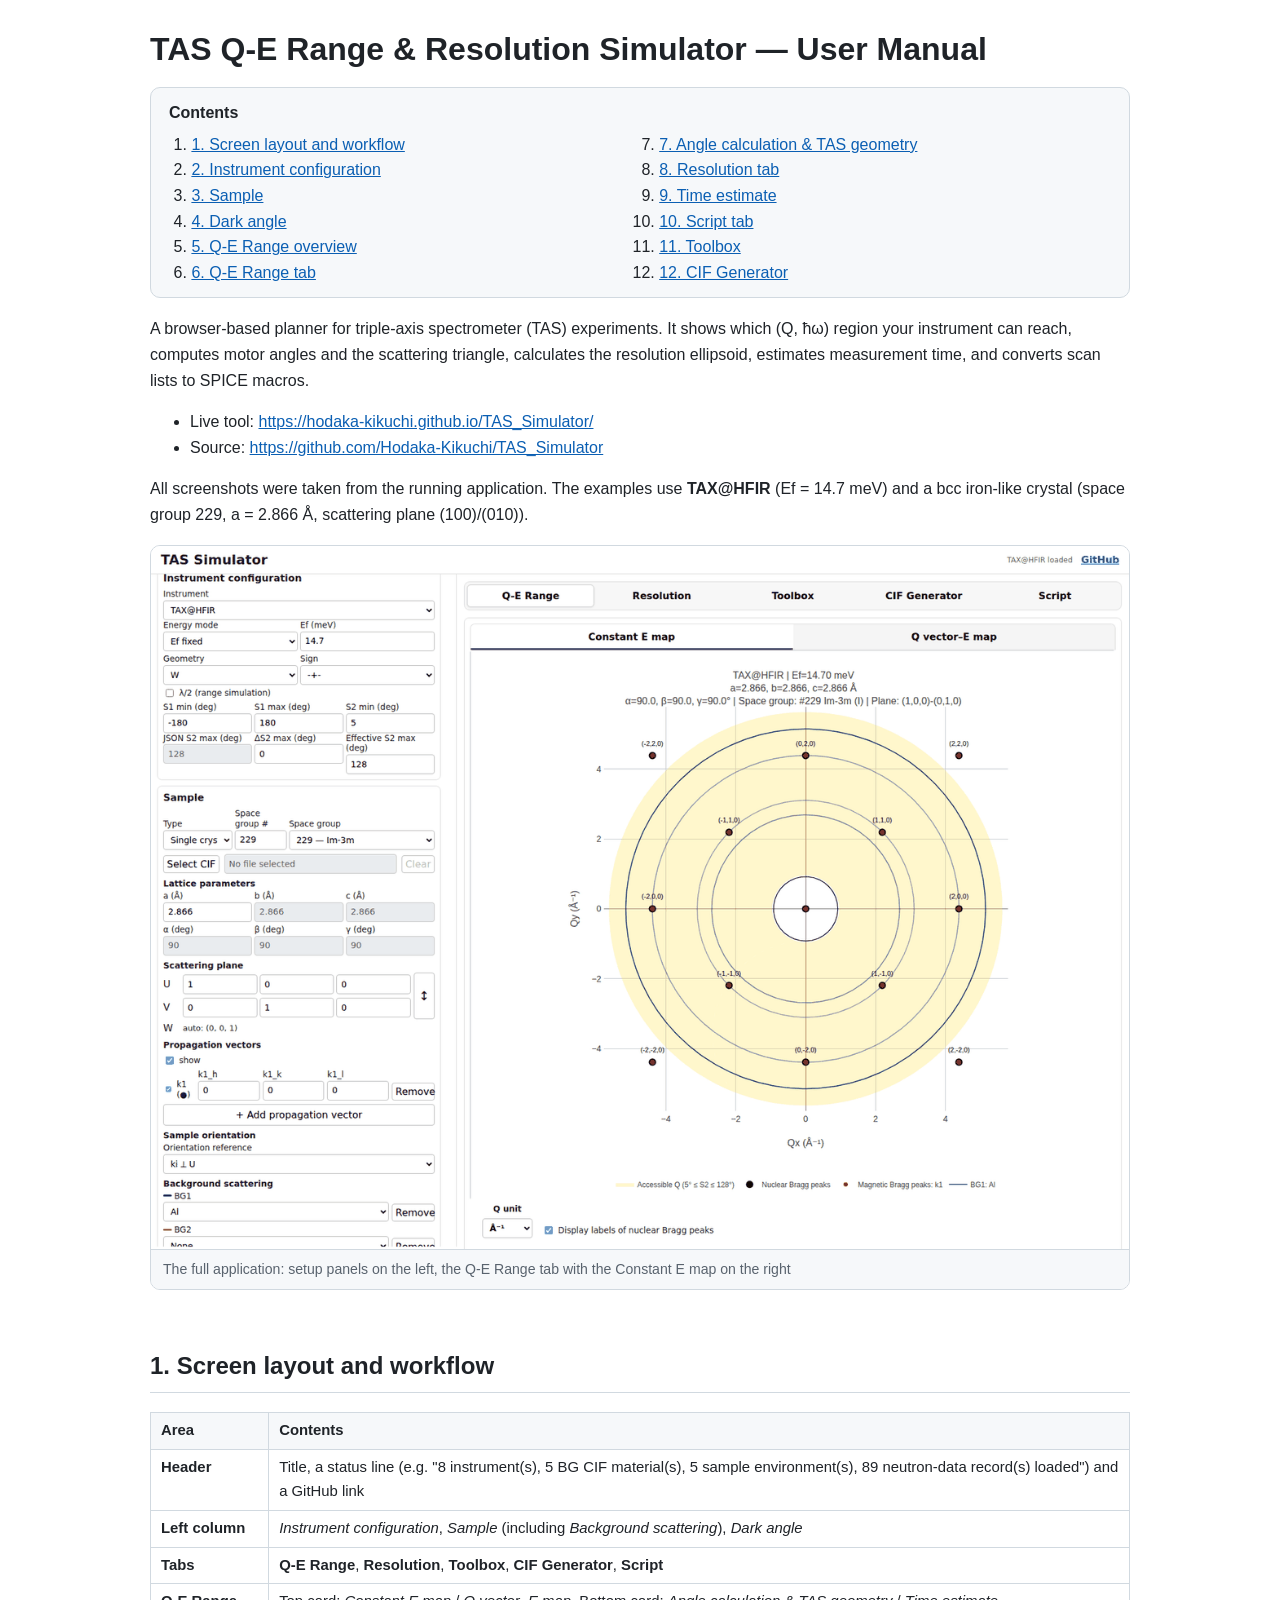
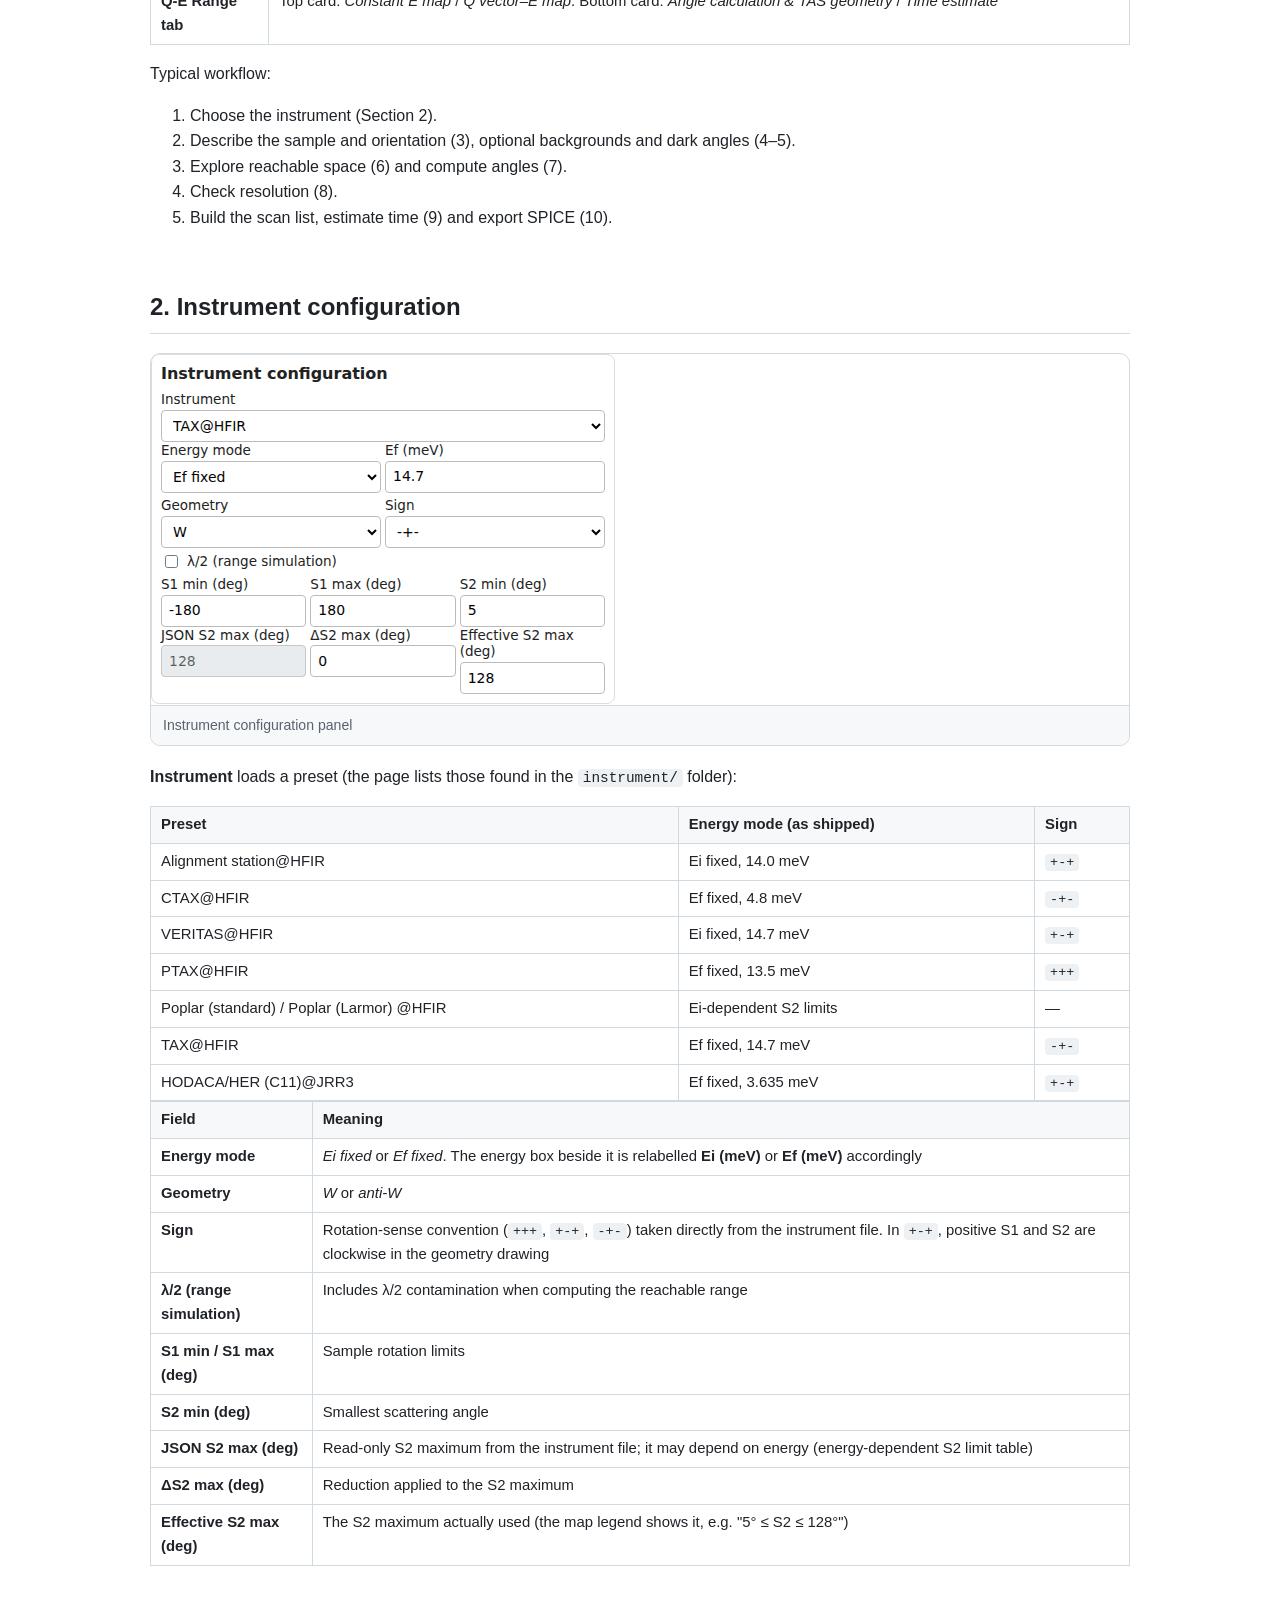
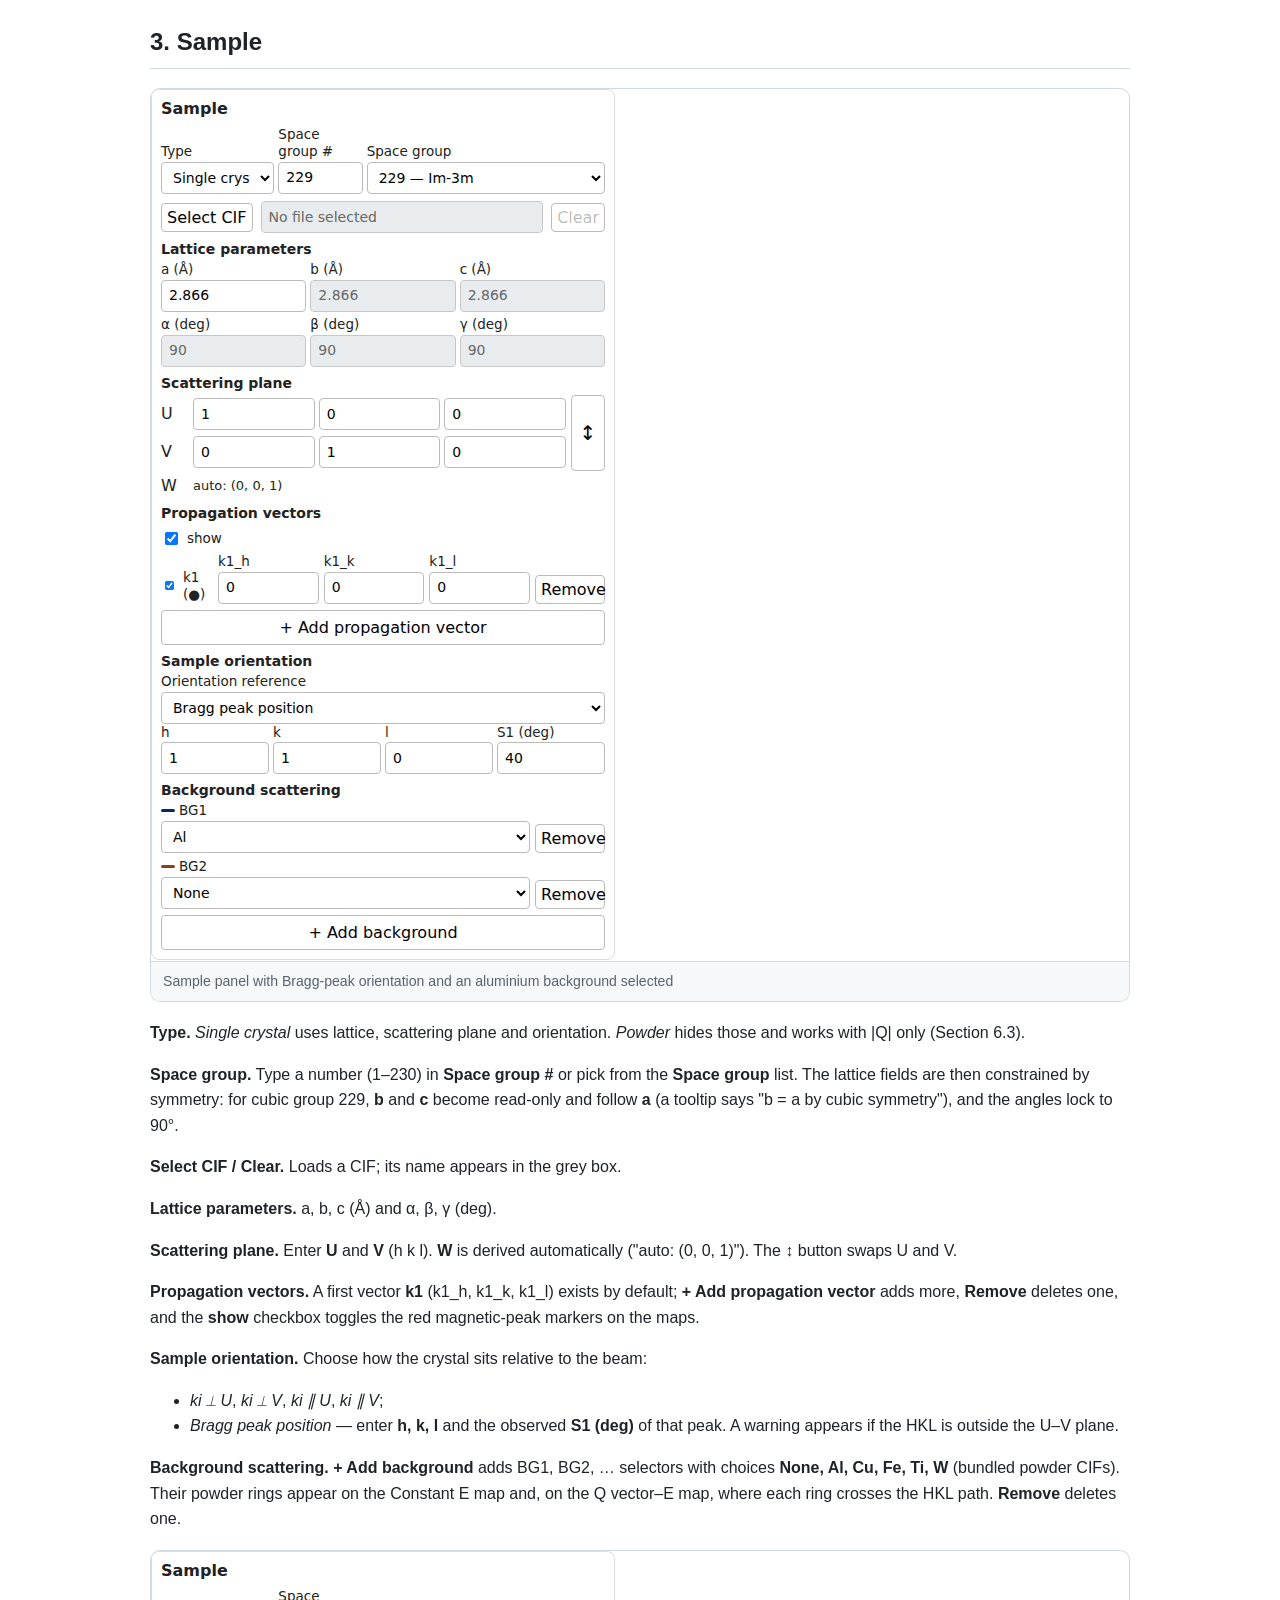
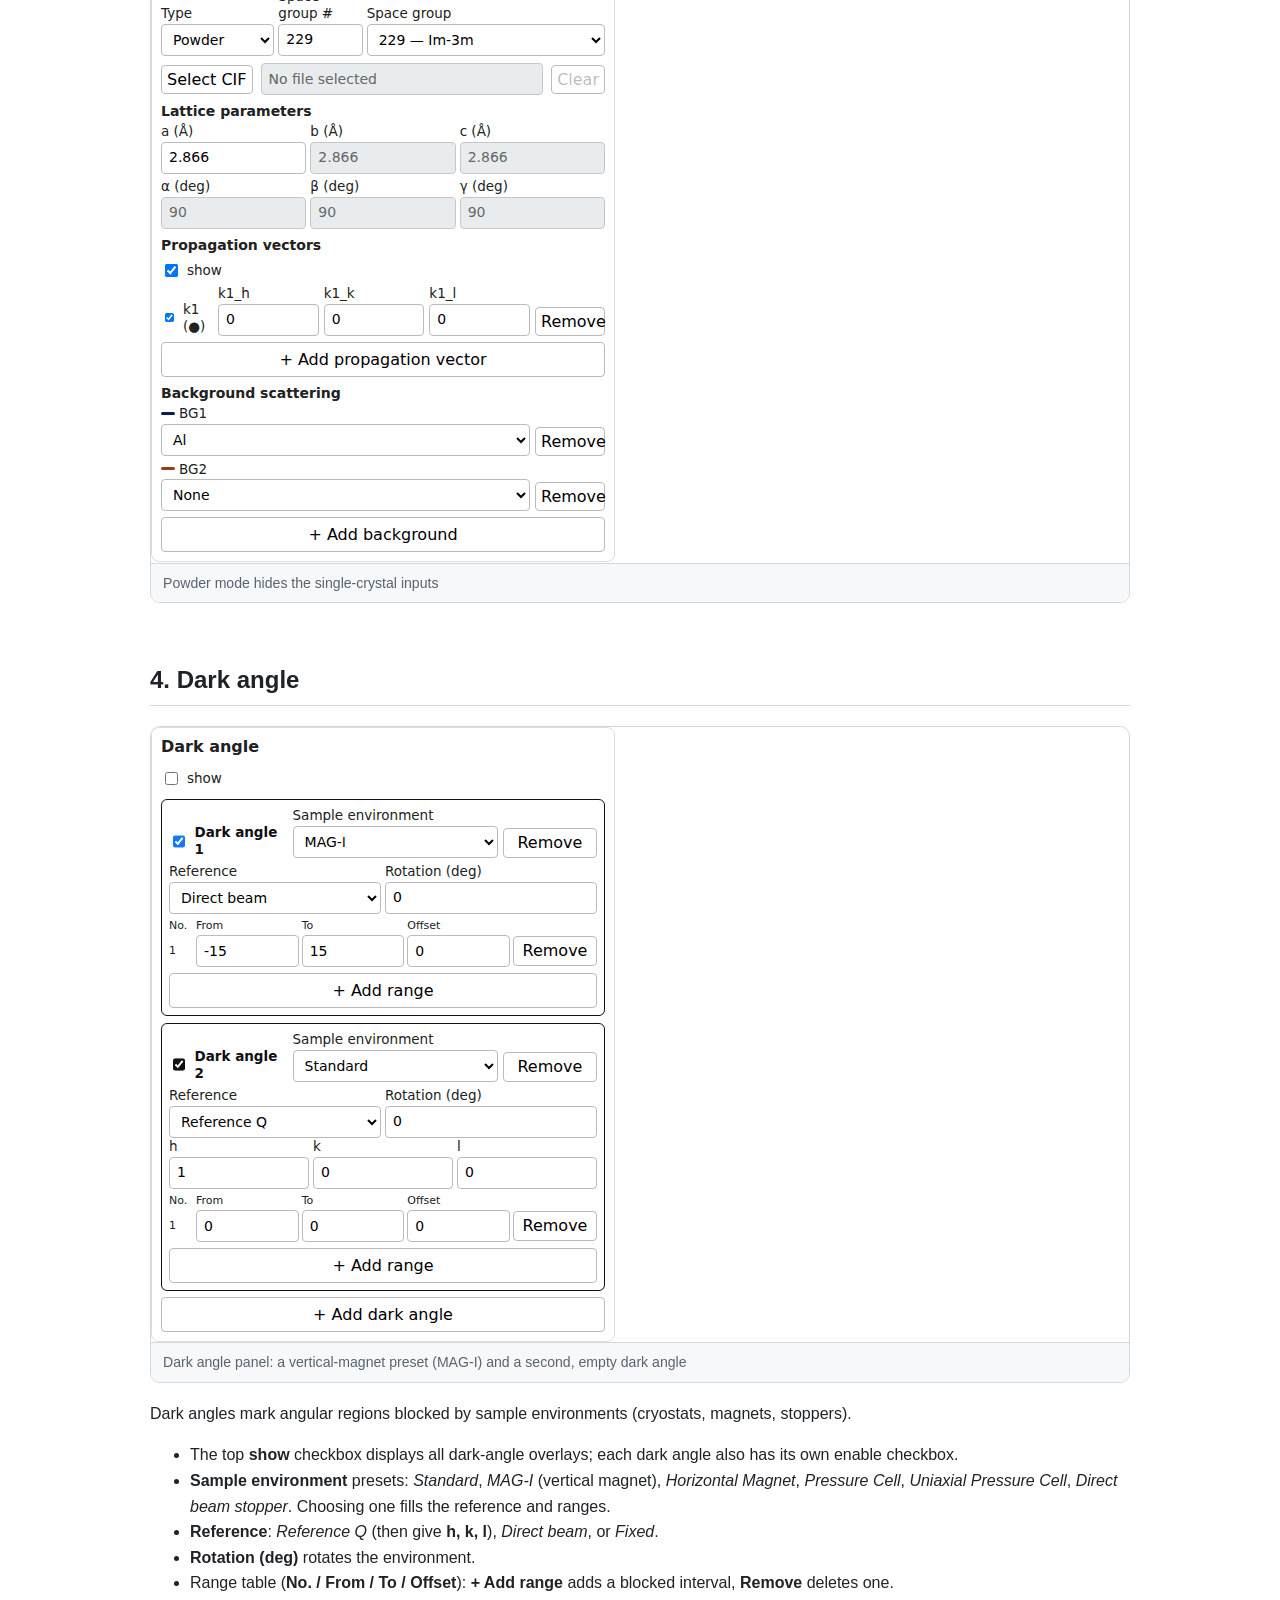
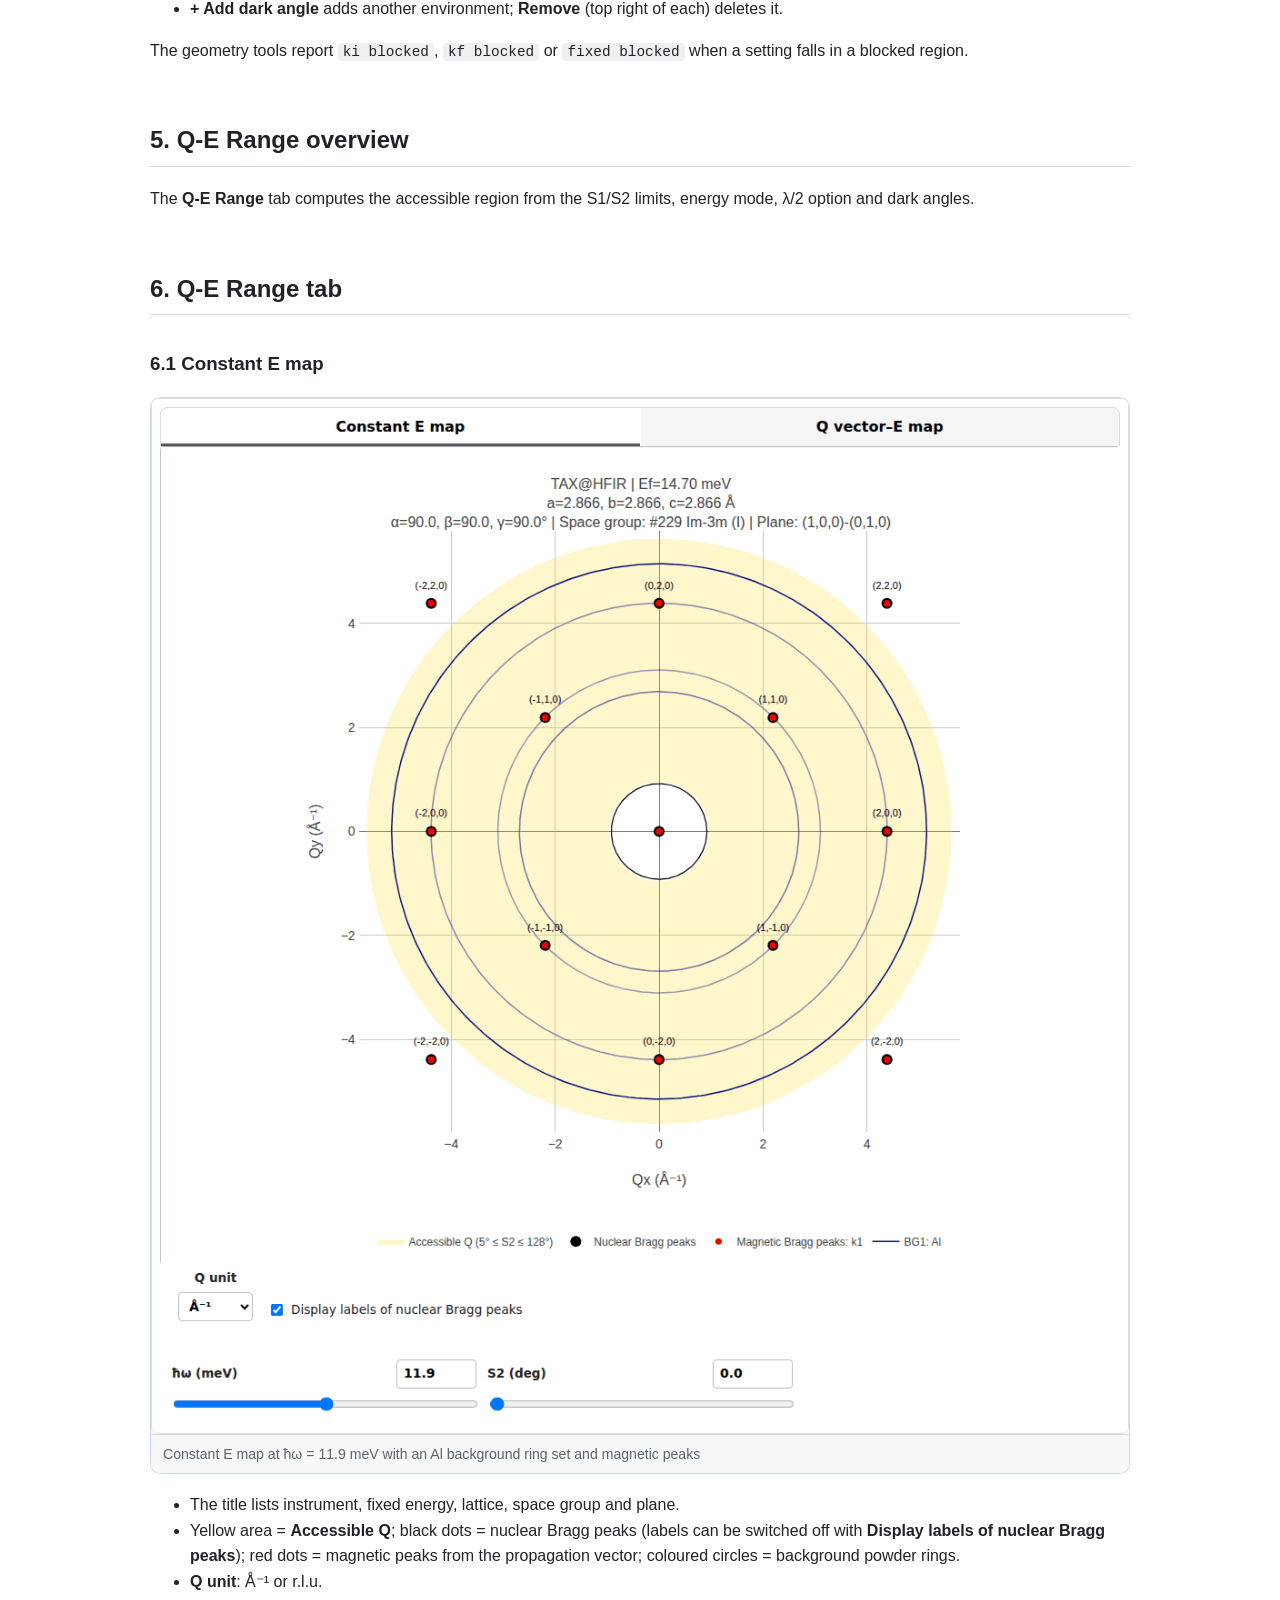
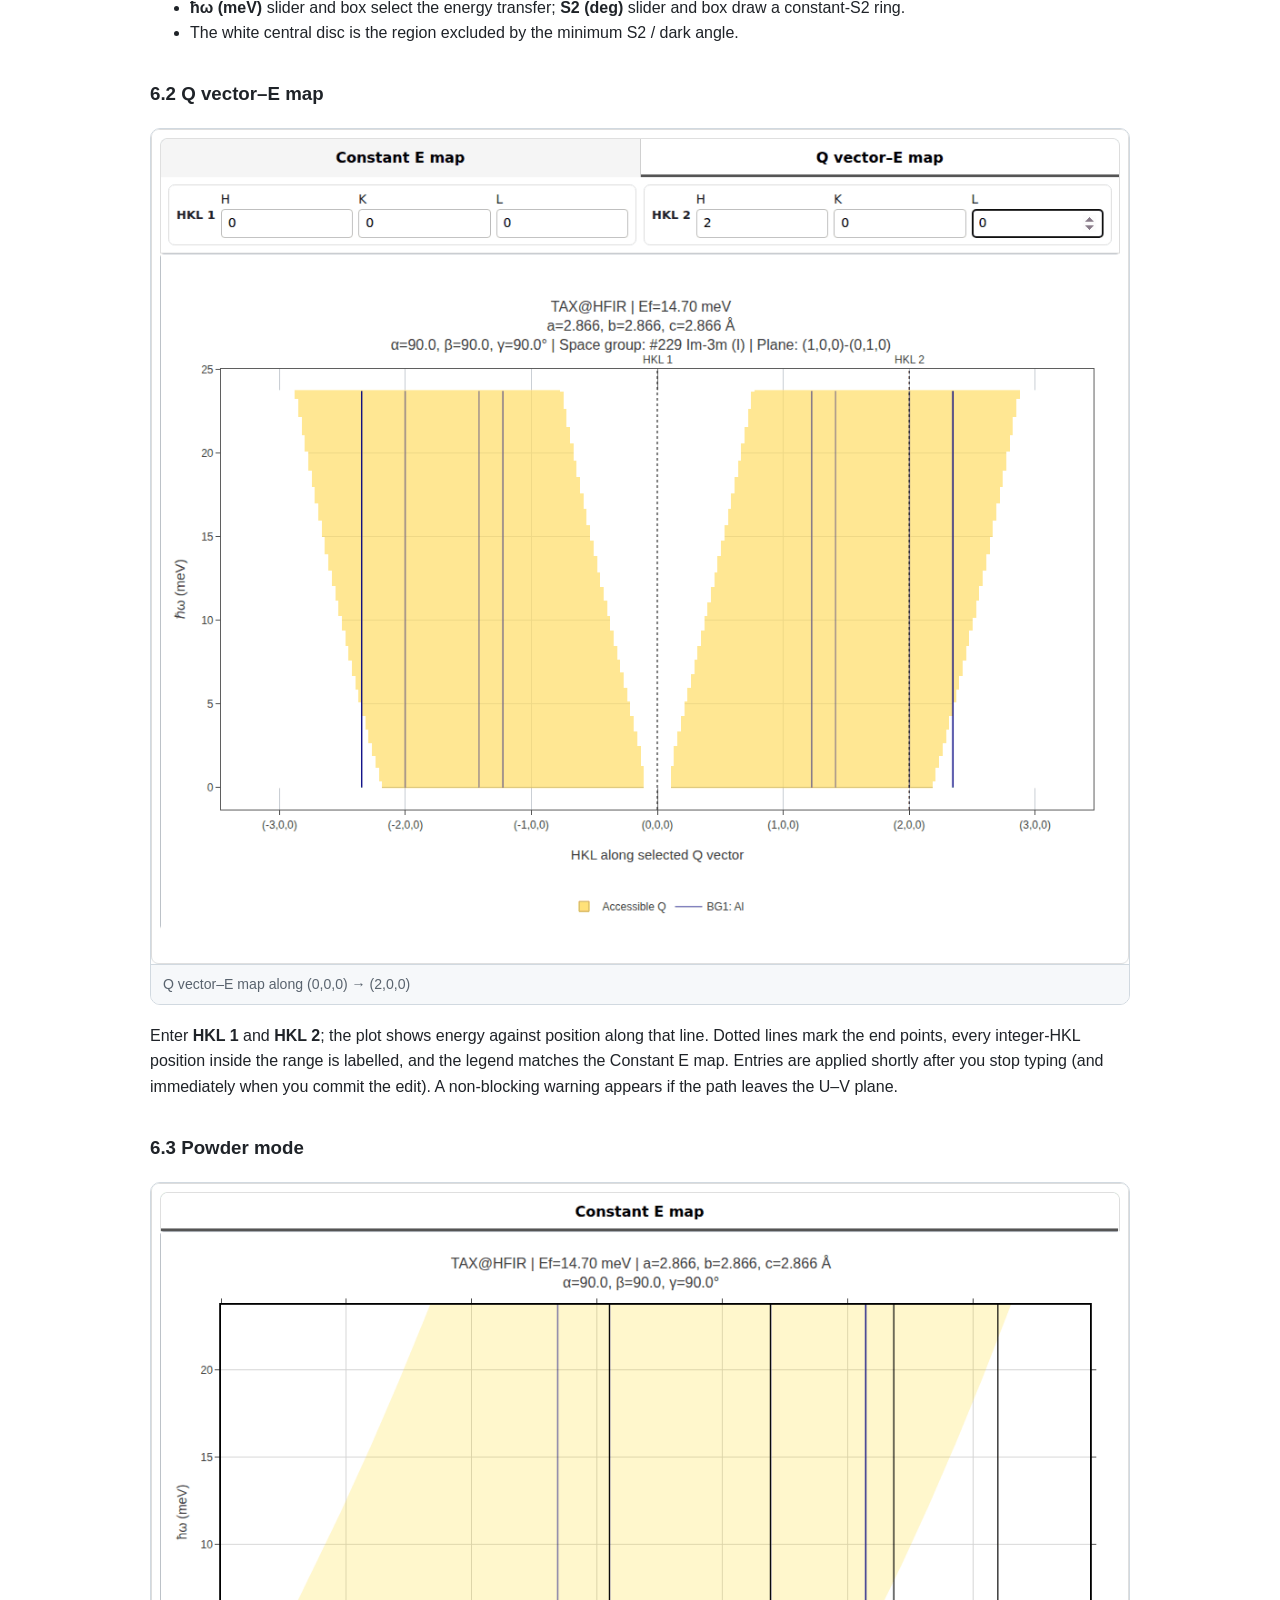
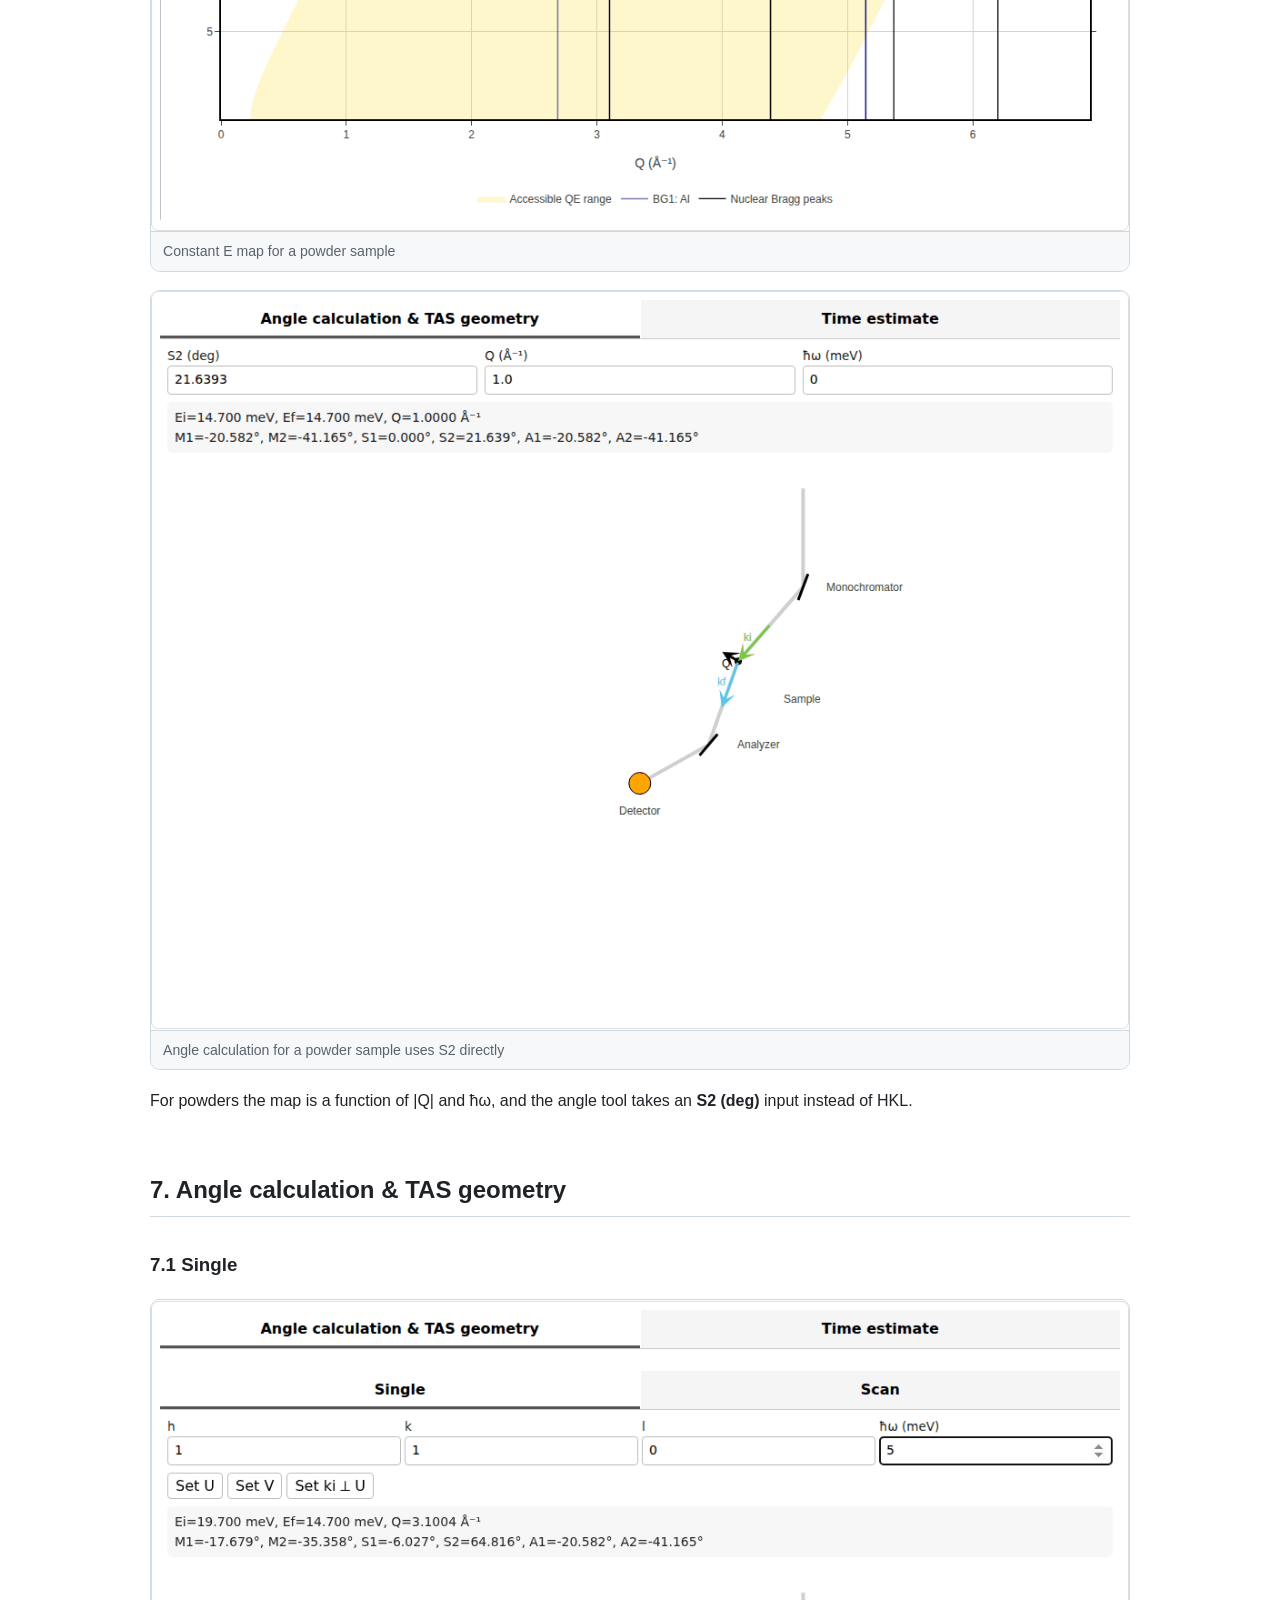
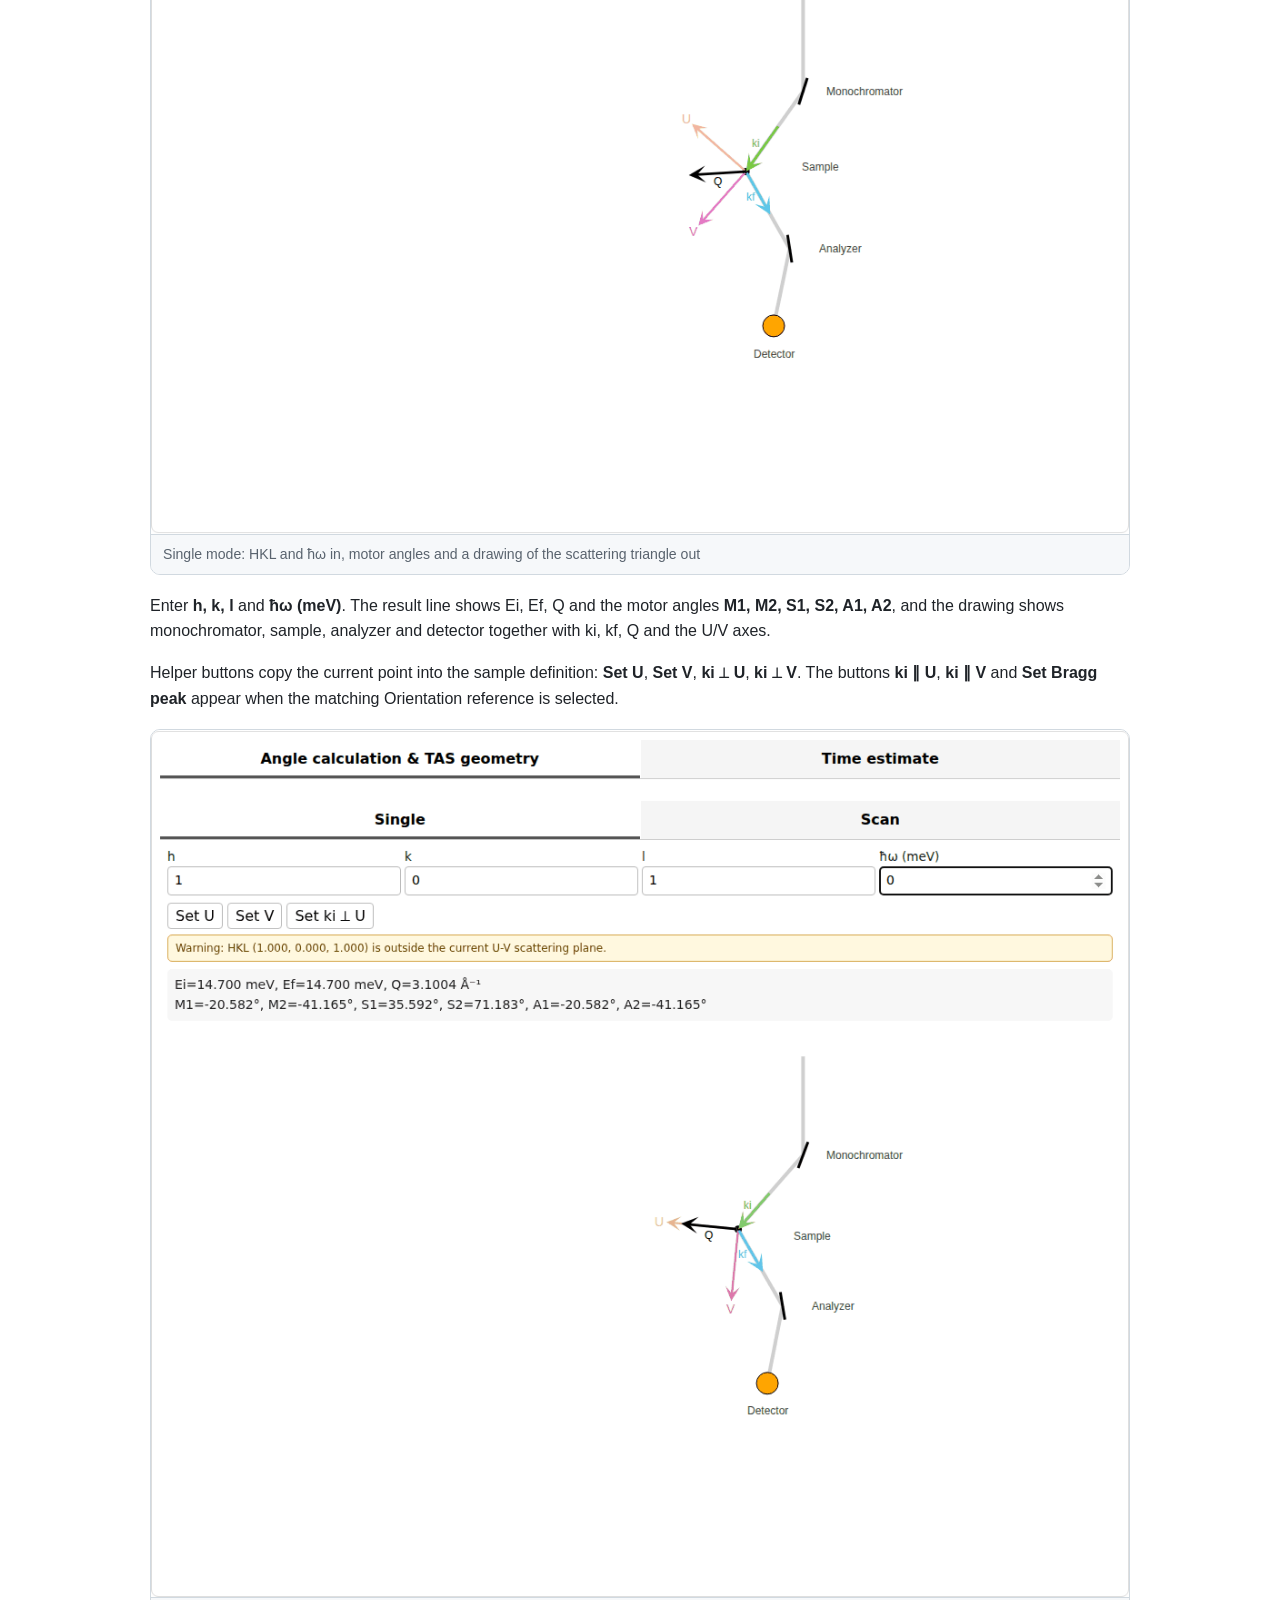
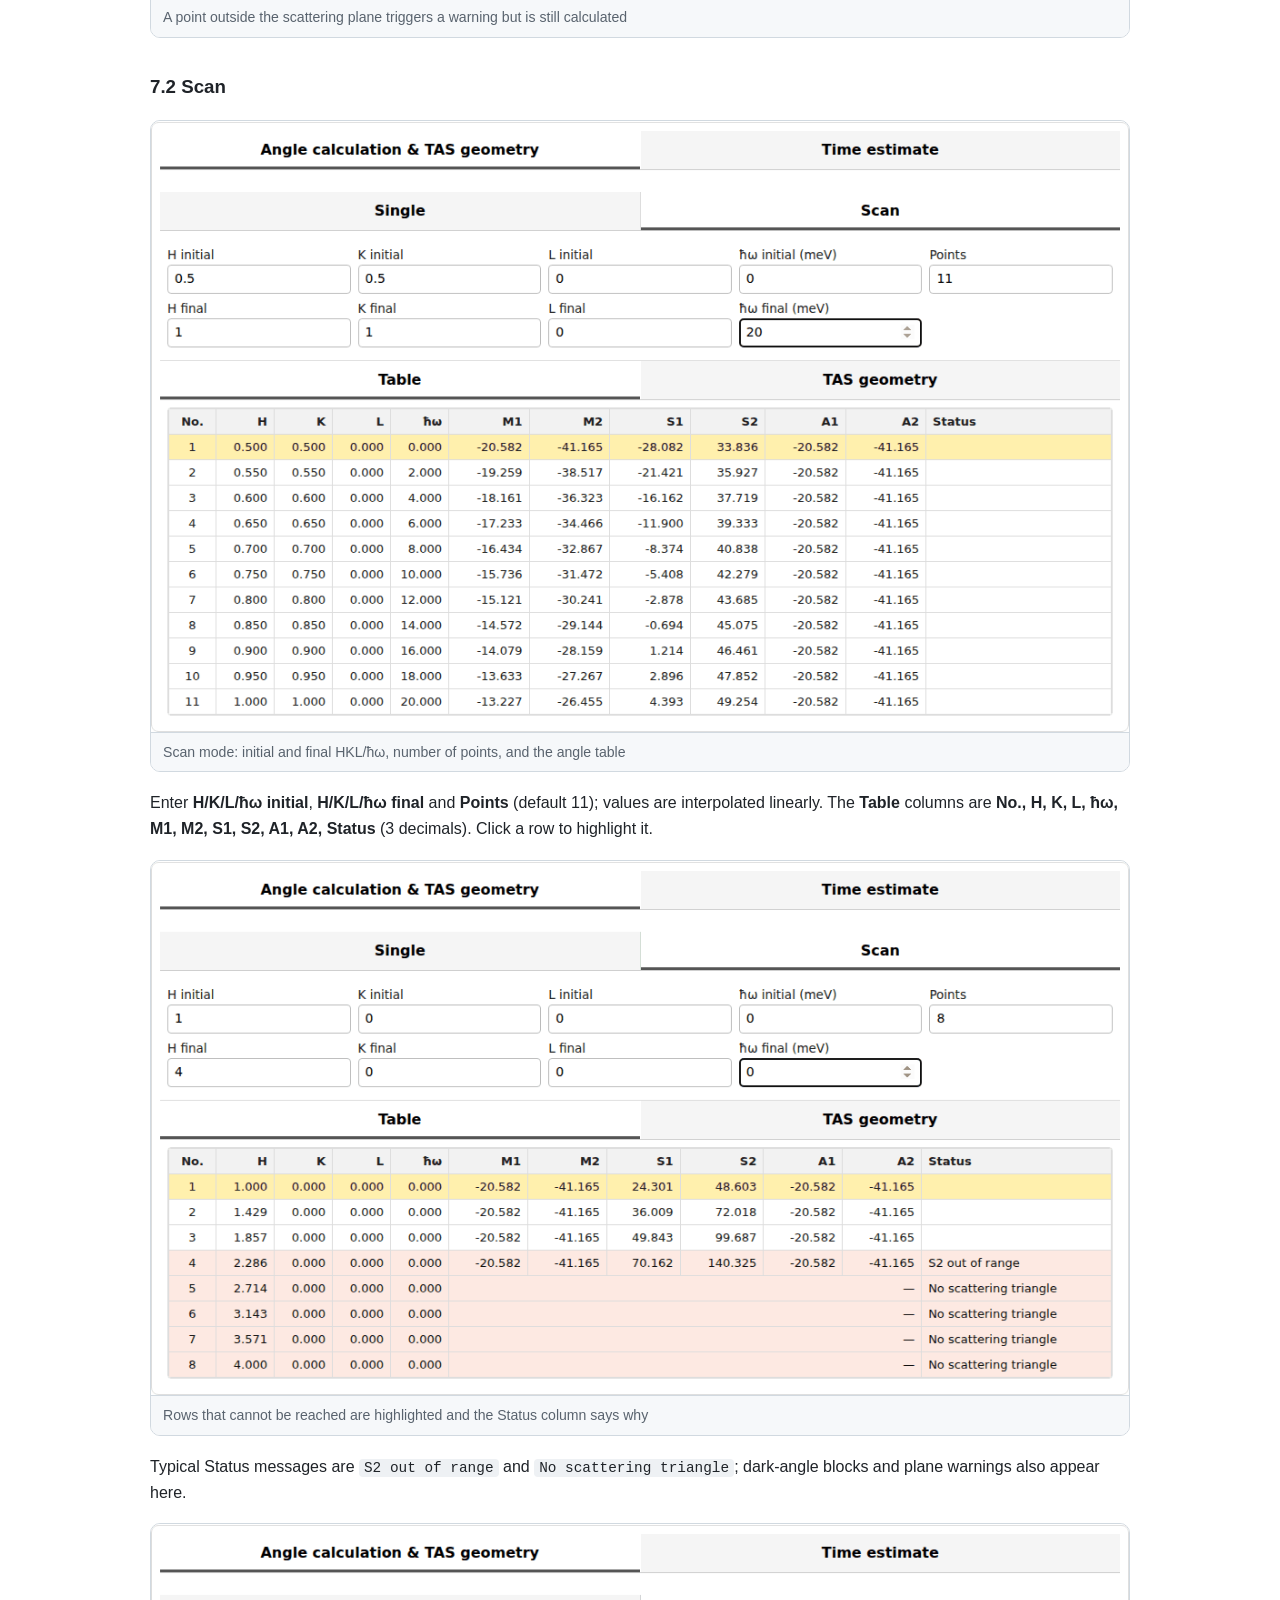
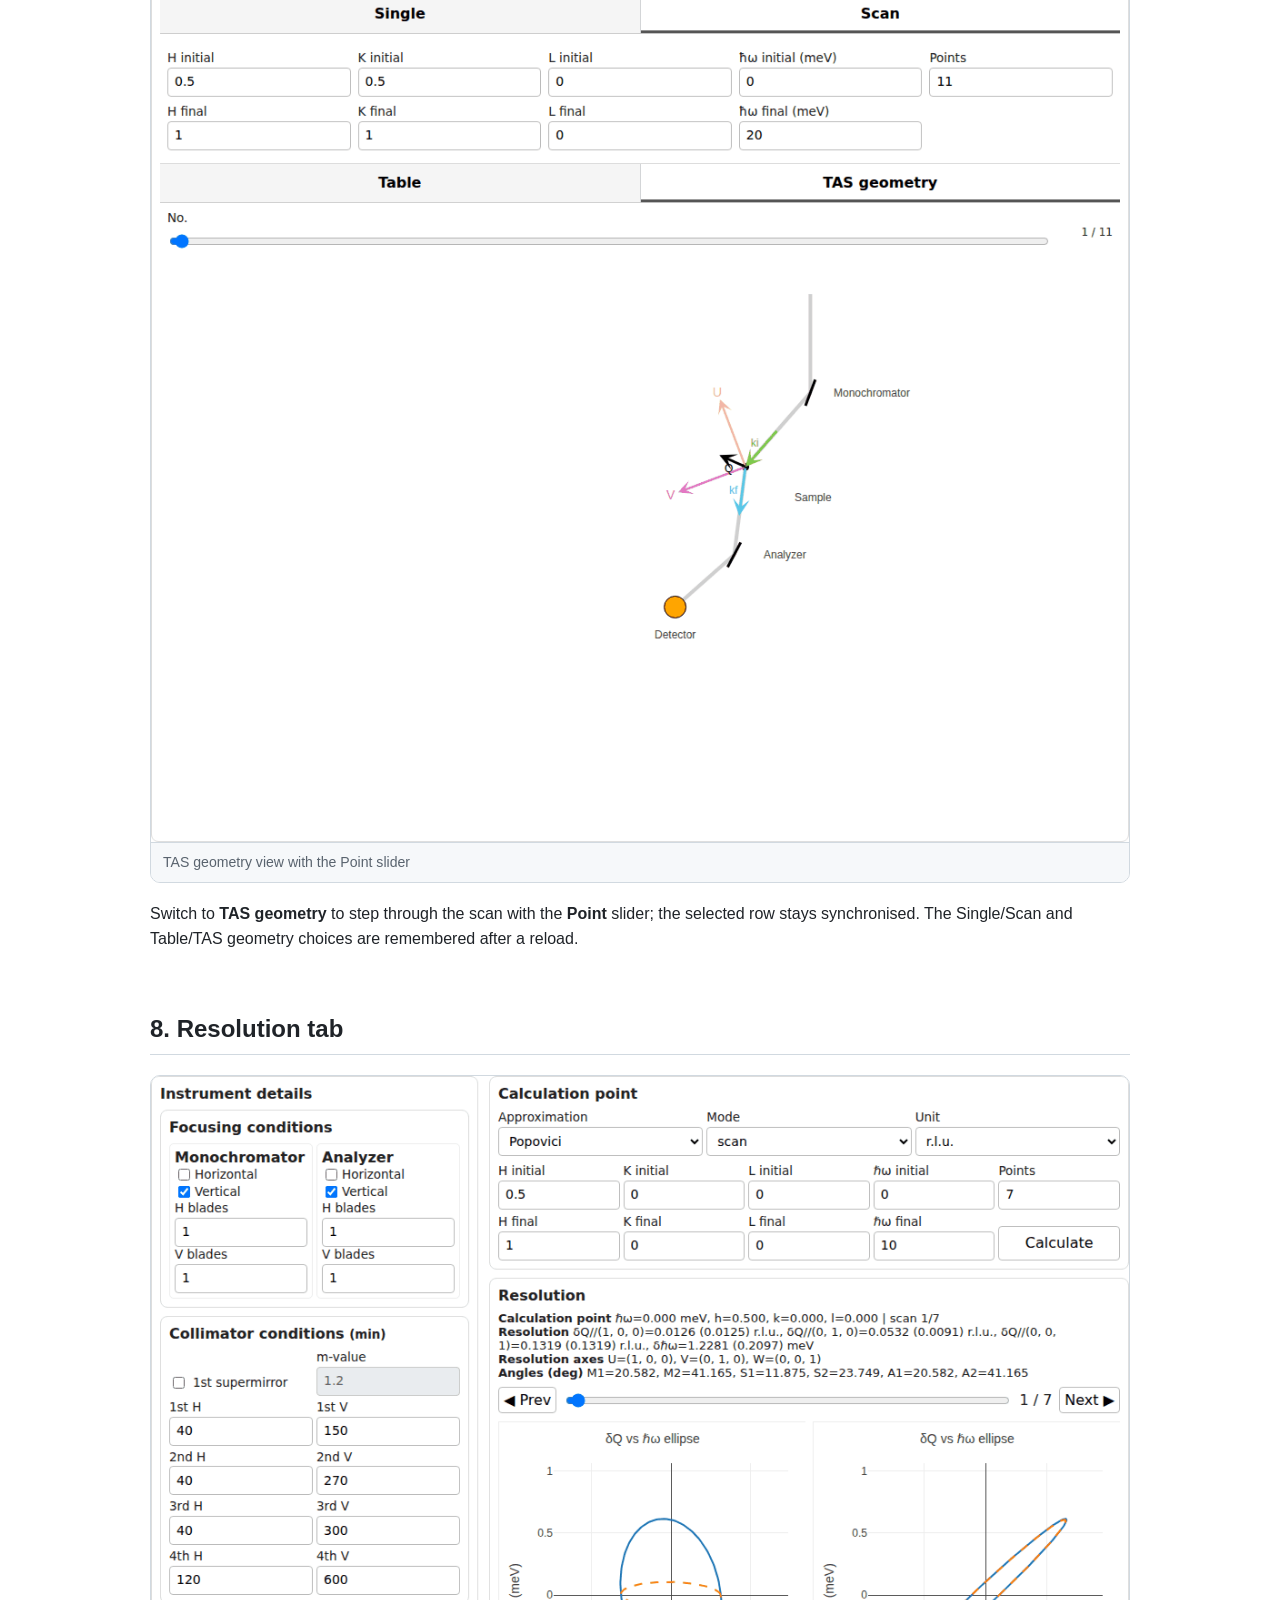
==== TAS_Simulator_Manual.html @ 905fe8c4 "Addition of a manual and stabilization of parameter saving" ====
<!doctype html><html lang="en"><head><meta charset="utf-8"><meta name="viewport" content="width=device-width, initial-scale=1, viewport-fit=cover"><title>TAS Simulator — User Manual</title><style>
:root{box-sizing:border-box;padding-top:env(safe-area-inset-top,0px);padding-bottom:env(safe-area-inset-bottom,0px);--bg:#fff;--fg:#1f2328;--mut:#59636e;--line:#d1d9e0;--soft:#f6f8fa;--acc:#0b5fb3;--code:#eef1f4}
@media (prefers-color-scheme:dark){:root:not([data-theme="light"]){--bg:#14171a;--fg:#e6e8ea;--mut:#9aa4ad;--line:#2f353b;--soft:#1c2024;--acc:#6cb2ff;--code:#23282d}}
:root[data-theme="dark"]{--bg:#14171a;--fg:#e6e8ea;--mut:#9aa4ad;--line:#2f353b;--soft:#1c2024;--acc:#6cb2ff;--code:#23282d}
html{scroll-padding-top:env(safe-area-inset-top,0px);scroll-behavior:smooth}
body{margin:0;background:var(--bg);color:var(--fg);font:16px/1.6 -apple-system,"Segoe UI",Roboto,Helvetica,Arial,sans-serif}
main{max-width:980px;margin:0 auto;padding:24px 18px 80px}
h1{font-size:2rem;line-height:1.2;margin:.2em 0 .4em}
h2{margin-top:2.4em;padding-bottom:.25em;border-bottom:1px solid var(--line)}
h3{margin-top:1.8em}
a{color:var(--acc)}
nav{background:var(--soft);border:1px solid var(--line);border-radius:10px;padding:12px 18px;margin:18px 0}
nav ol{columns:2;margin:.4em 0 0;padding-left:1.4em}
@media(max-width:640px){nav ol{columns:1}}
figure{margin:18px 0;border:1px solid var(--line);border-radius:10px;overflow:hidden;background:#fff}
figure img{display:block;max-width:100%;height:auto}
figcaption{padding:8px 12px;font-size:.88rem;color:var(--mut);background:var(--soft);border-top:1px solid var(--line)}
.tw{overflow-x:auto}
table{border-collapse:collapse;width:100%;font-size:.93rem}
th,td{border:1px solid var(--line);padding:6px 10px;text-align:left;vertical-align:top}
th{background:var(--soft)}
code{background:var(--code);padding:1px 5px;border-radius:4px;font-size:.9em}
pre{background:var(--code);padding:12px;border-radius:8px;overflow-x:auto}
pre code{background:none;padding:0}
</style></head><body><main><h1>TAS Q-E Range &amp; Resolution Simulator — User Manual</h1><nav><strong>Contents</strong><ol><li><a href="#s1">1. Screen layout and workflow</a></li><li><a href="#s2">2. Instrument configuration</a></li><li><a href="#s3">3. Sample</a></li><li><a href="#s4">4. Dark angle</a></li><li><a href="#s5">5. Q-E Range overview</a></li><li><a href="#s6">6. Q-E Range tab</a></li><li><a href="#s7">7. Angle calculation &amp; TAS geometry</a></li><li><a href="#s8">8. Resolution tab</a></li><li><a href="#s9">9. Time estimate</a></li><li><a href="#s10">10. Script tab</a></li><li><a href="#s11">11. Toolbox</a></li><li><a href="#s12">12. CIF Generator</a></li></ol></nav>
<p>A browser-based planner for triple-axis spectrometer (TAS) experiments. It shows which (Q, ħω) region your instrument can reach, computes motor angles and the scattering triangle, calculates the resolution ellipsoid, estimates measurement time, and converts scan lists to SPICE macros.</p>
<ul>
<li>Live tool: <a href="https://hodaka-kikuchi.github.io/TAS_Simulator/">https://hodaka-kikuchi.github.io/TAS_Simulator/</a></li>
<li>Source: <a href="https://github.com/Hodaka-Kikuchi/TAS_Simulator">https://github.com/Hodaka-Kikuchi/TAS_Simulator</a></li>
</ul>
<p>All screenshots were taken from the running application. The examples use <strong>TAX@HFIR</strong> (Ef = 14.7 meV) and a bcc iron-like crystal (space group 229, a = 2.866 Å, scattering plane (100)/(010)).</p>
<p><figure><img loading="lazy" src="[data-uri]" alt="The full application: setup panels on the left, the Q-E Range tab with the Constant E map on the right"><figcaption>The full application: setup panels on the left, the Q-E Range tab with the Constant E map on the right</figcaption></figure></p>
<h2 id="s1">1. Screen layout and workflow</h2>
<div class="tw"><table>
<thead>
<tr>
<th>Area</th>
<th>Contents</th>
</tr>
</thead>
<tbody><tr>
<td><strong>Header</strong></td>
<td>Title, a status line (e.g. &quot;8 instrument(s), 5 BG CIF material(s), 5 sample environment(s), 89 neutron-data record(s) loaded&quot;) and a GitHub link</td>
</tr>
<tr>
<td><strong>Left column</strong></td>
<td><em>Instrument configuration</em>, <em>Sample</em> (including <em>Background scattering</em>), <em>Dark angle</em></td>
</tr>
<tr>
<td><strong>Tabs</strong></td>
<td><strong>Q-E Range</strong>, <strong>Resolution</strong>, <strong>Toolbox</strong>, <strong>CIF Generator</strong>, <strong>Script</strong></td>
</tr>
<tr>
<td><strong>Q-E Range tab</strong></td>
<td>Top card: <em>Constant E map</em> / <em>Q vector–E map</em>. Bottom card: <em>Angle calculation &amp; TAS geometry</em> / <em>Time estimate</em></td>
</tr>
</tbody></table></div>
<p>Typical workflow:</p>
<ol>
<li>Choose the instrument (Section 2).</li>
<li>Describe the sample and orientation (3), optional backgrounds and dark angles (4–5).</li>
<li>Explore reachable space (6) and compute angles (7).</li>
<li>Check resolution (8).</li>
<li>Build the scan list, estimate time (9) and export SPICE (10).</li>
</ol>
<h2 id="s2">2. Instrument configuration</h2>
<p><figure><img loading="lazy" src="[data-uri]" alt="Instrument configuration panel"><figcaption>Instrument configuration panel</figcaption></figure></p>
<p><strong>Instrument</strong> loads a preset (the page lists those found in the <code>instrument/</code> folder):</p>
<div class="tw"><table>
<thead>
<tr>
<th>Preset</th>
<th>Energy mode (as shipped)</th>
<th>Sign</th>
</tr>
</thead>
<tbody><tr>
<td>Alignment station@HFIR</td>
<td>Ei fixed, 14.0 meV</td>
<td><code>+-+</code></td>
</tr>
<tr>
<td>CTAX@HFIR</td>
<td>Ef fixed, 4.8 meV</td>
<td><code>-+-</code></td>
</tr>
<tr>
<td>VERITAS@HFIR</td>
<td>Ei fixed, 14.7 meV</td>
<td><code>+-+</code></td>
</tr>
<tr>
<td>PTAX@HFIR</td>
<td>Ef fixed, 13.5 meV</td>
<td><code>+++</code></td>
</tr>
<tr>
<td>Poplar (standard) / Poplar (Larmor) @HFIR</td>
<td>Ei-dependent S2 limits</td>
<td>—</td>
</tr>
<tr>
<td>TAX@HFIR</td>
<td>Ef fixed, 14.7 meV</td>
<td><code>-+-</code></td>
</tr>
<tr>
<td>HODACA/HER (C11)@JRR3</td>
<td>Ef fixed, 3.635 meV</td>
<td><code>+-+</code></td>
</tr>
</tbody></table></div>
<div class="tw"><table>
<thead>
<tr>
<th>Field</th>
<th>Meaning</th>
</tr>
</thead>
<tbody><tr>
<td><strong>Energy mode</strong></td>
<td><em>Ei fixed</em> or <em>Ef fixed</em>. The energy box beside it is relabelled <strong>Ei (meV)</strong> or <strong>Ef (meV)</strong> accordingly</td>
</tr>
<tr>
<td><strong>Geometry</strong></td>
<td><em>W</em> or <em>anti-W</em></td>
</tr>
<tr>
<td><strong>Sign</strong></td>
<td>Rotation-sense convention (<code>+++</code>, <code>+-+</code>, <code>-+-</code>) taken directly from the instrument file. In <code>+-+</code>, positive S1 and S2 are clockwise in the geometry drawing</td>
</tr>
<tr>
<td><strong>λ/2 (range simulation)</strong></td>
<td>Includes λ/2 contamination when computing the reachable range</td>
</tr>
<tr>
<td><strong>S1 min / S1 max (deg)</strong></td>
<td>Sample rotation limits</td>
</tr>
<tr>
<td><strong>S2 min (deg)</strong></td>
<td>Smallest scattering angle</td>
</tr>
<tr>
<td><strong>JSON S2 max (deg)</strong></td>
<td>Read-only S2 maximum from the instrument file; it may depend on energy (energy-dependent S2 limit table)</td>
</tr>
<tr>
<td><strong>ΔS2 max (deg)</strong></td>
<td>Reduction applied to the S2 maximum</td>
</tr>
<tr>
<td><strong>Effective S2 max (deg)</strong></td>
<td>The S2 maximum actually used (the map legend shows it, e.g. &quot;5° ≤ S2 ≤ 128°&quot;)</td>
</tr>
</tbody></table></div>
<h2 id="s3">3. Sample</h2>
<p><figure><img loading="lazy" src="[data-uri]" alt="Sample panel with Bragg-peak orientation and an aluminium background selected"><figcaption>Sample panel with Bragg-peak orientation and an aluminium background selected</figcaption></figure></p>
<p><strong>Type.</strong> <em>Single crystal</em> uses lattice, scattering plane and orientation. <em>Powder</em> hides those and works with |Q| only (Section 6.3).</p>
<p><strong>Space group.</strong> Type a number (1–230) in <strong>Space group #</strong> or pick from the <strong>Space group</strong> list. The lattice fields are then constrained by symmetry: for cubic group 229, <strong>b</strong> and <strong>c</strong> become read-only and follow <strong>a</strong> (a tooltip says &quot;b = a by cubic symmetry&quot;), and the angles lock to 90°.</p>
<p><strong>Select CIF / Clear.</strong> Loads a CIF; its name appears in the grey box.</p>
<p><strong>Lattice parameters.</strong> a, b, c (Å) and α, β, γ (deg).</p>
<p><strong>Scattering plane.</strong> Enter <strong>U</strong> and <strong>V</strong> (h k l). <strong>W</strong> is derived automatically (&quot;auto: (0, 0, 1)&quot;). The <strong>↕</strong> button swaps U and V.</p>
<p><strong>Propagation vectors.</strong> A first vector <strong>k1</strong> (k1_h, k1_k, k1_l) exists by default; <strong>+ Add propagation vector</strong> adds more, <strong>Remove</strong> deletes one, and the <strong>show</strong> checkbox toggles the red magnetic-peak markers on the maps.</p>
<p><strong>Sample orientation.</strong> Choose how the crystal sits relative to the beam:</p>
<ul>
<li><em>ki ⟂ U</em>, <em>ki ⟂ V</em>, <em>ki ∥ U</em>, <em>ki ∥ V</em>;</li>
<li><em>Bragg peak position</em> — enter <strong>h, k, l</strong> and the observed <strong>S1 (deg)</strong> of that peak. A warning appears if the HKL is outside the U–V plane.</li>
</ul>
<p><strong>Background scattering.</strong> <strong>+ Add background</strong> adds BG1, BG2, … selectors with choices <strong>None, Al, Cu, Fe, Ti, W</strong> (bundled powder CIFs). Their powder rings appear on the Constant E map and, on the Q vector–E map, where each ring crosses the HKL path. <strong>Remove</strong> deletes one.</p>
<p><figure><img loading="lazy" src="[data-uri]" alt="Powder mode hides the single-crystal inputs"><figcaption>Powder mode hides the single-crystal inputs</figcaption></figure></p>
<h2 id="s4">4. Dark angle</h2>
<p><figure><img loading="lazy" src="[data-uri]" alt="Dark angle panel: a vertical-magnet preset (MAG-I) and a second, empty dark angle"><figcaption>Dark angle panel: a vertical-magnet preset (MAG-I) and a second, empty dark angle</figcaption></figure></p>
<p>Dark angles mark angular regions blocked by sample environments (cryostats, magnets, stoppers).</p>
<ul>
<li>The top <strong>show</strong> checkbox displays all dark-angle overlays; each dark angle also has its own enable checkbox.</li>
<li><strong>Sample environment</strong> presets: <em>Standard</em>, <em>MAG-I</em> (vertical magnet), <em>Horizontal Magnet</em>, <em>Pressure Cell</em>, <em>Uniaxial Pressure Cell</em>, <em>Direct beam stopper</em>. Choosing one fills the reference and ranges.</li>
<li><strong>Reference</strong>: <em>Reference Q</em> (then give <strong>h, k, l</strong>), <em>Direct beam</em>, or <em>Fixed</em>.</li>
<li><strong>Rotation (deg)</strong> rotates the environment.</li>
<li>Range table (<strong>No. / From / To / Offset</strong>): <strong>+ Add range</strong> adds a blocked interval, <strong>Remove</strong> deletes one.</li>
<li><strong>+ Add dark angle</strong> adds another environment; <strong>Remove</strong> (top right of each) deletes it.</li>
</ul>
<p>The geometry tools report <code>ki blocked</code>, <code>kf blocked</code> or <code>fixed blocked</code> when a setting falls in a blocked region.</p>
<h2 id="s5">5. Q-E Range overview</h2>
<p>The <strong>Q-E Range</strong> tab computes the accessible region from the S1/S2 limits, energy mode, λ/2 option and dark angles.</p>
<h2 id="s6">6. Q-E Range tab</h2>
<h3>6.1 Constant E map</h3>
<p><figure><img loading="lazy" src="[data-uri]" alt="Constant E map at ħω = 11.9 meV with an Al background ring set and magnetic peaks"><figcaption>Constant E map at ħω = 11.9 meV with an Al background ring set and magnetic peaks</figcaption></figure></p>
<ul>
<li>The title lists instrument, fixed energy, lattice, space group and plane.</li>
<li>Yellow area = <strong>Accessible Q</strong>; black dots = nuclear Bragg peaks (labels can be switched off with <strong>Display labels of nuclear Bragg peaks</strong>); red dots = magnetic peaks from the propagation vector; coloured circles = background powder rings.</li>
<li><strong>Q unit</strong>: Å⁻¹ or r.l.u.</li>
<li><strong>ħω (meV)</strong> slider and box select the energy transfer; <strong>S2 (deg)</strong> slider and box draw a constant-S2 ring.</li>
<li>The white central disc is the region excluded by the minimum S2 / dark angle.</li>
</ul>
<h3>6.2 Q vector–E map</h3>
<p><figure><img loading="lazy" src="[data-uri]" alt="Q vector–E map along (0,0,0) → (2,0,0)"><figcaption>Q vector–E map along (0,0,0) → (2,0,0)</figcaption></figure></p>
<p>Enter <strong>HKL 1</strong> and <strong>HKL 2</strong>; the plot shows energy against position along that line. Dotted lines mark the end points, every integer-HKL position inside the range is labelled, and the legend matches the Constant E map. Entries are applied shortly after you stop typing (and immediately when you commit the edit). A non-blocking warning appears if the path leaves the U–V plane.</p>
<h3>6.3 Powder mode</h3>
<p><figure><img loading="lazy" src="[data-uri]" alt="Constant E map for a powder sample"><figcaption>Constant E map for a powder sample</figcaption></figure></p>
<p><figure><img loading="lazy" src="[data-uri]" alt="Angle calculation for a powder sample uses S2 directly"><figcaption>Angle calculation for a powder sample uses S2 directly</figcaption></figure></p>
<p>For powders the map is a function of |Q| and ħω, and the angle tool takes an <strong>S2 (deg)</strong> input instead of HKL.</p>
<h2 id="s7">7. Angle calculation &amp; TAS geometry</h2>
<h3>7.1 Single</h3>
<p><figure><img loading="lazy" src="[data-uri]" alt="Single mode: HKL and ħω in, motor angles and a drawing of the scattering triangle out"><figcaption>Single mode: HKL and ħω in, motor angles and a drawing of the scattering triangle out</figcaption></figure></p>
<p>Enter <strong>h, k, l</strong> and <strong>ħω (meV)</strong>. The result line shows Ei, Ef, Q and the motor angles <strong>M1, M2, S1, S2, A1, A2</strong>, and the drawing shows monochromator, sample, analyzer and detector together with ki, kf, Q and the U/V axes.</p>
<p>Helper buttons copy the current point into the sample definition: <strong>Set U</strong>, <strong>Set V</strong>, <strong>ki ⟂ U</strong>, <strong>ki ⟂ V</strong>. The buttons <strong>ki ∥ U</strong>, <strong>ki ∥ V</strong> and <strong>Set Bragg peak</strong> appear when the matching Orientation reference is selected.</p>
<p><figure><img loading="lazy" src="[data-uri]" alt="A point outside the scattering plane triggers a warning but is still calculated"><figcaption>A point outside the scattering plane triggers a warning but is still calculated</figcaption></figure></p>
<h3>7.2 Scan</h3>
<p><figure><img loading="lazy" src="[data-uri]" alt="Scan mode: initial and final HKL/ħω, number of points, and the angle table"><figcaption>Scan mode: initial and final HKL/ħω, number of points, and the angle table</figcaption></figure></p>
<p>Enter <strong>H/K/L/ħω initial</strong>, <strong>H/K/L/ħω final</strong> and <strong>Points</strong> (default 11); values are interpolated linearly. The <strong>Table</strong> columns are <strong>No., H, K, L, ħω, M1, M2, S1, S2, A1, A2, Status</strong> (3 decimals). Click a row to highlight it.</p>
<p><figure><img loading="lazy" src="[data-uri]" alt="Rows that cannot be reached are highlighted and the Status column says why"><figcaption>Rows that cannot be reached are highlighted and the Status column says why</figcaption></figure></p>
<p>Typical Status messages are <code>S2 out of range</code> and <code>No scattering triangle</code>; dark-angle blocks and plane warnings also appear here.</p>
<p><figure><img loading="lazy" src="[data-uri]" alt="TAS geometry view with the Point slider"><figcaption>TAS geometry view with the Point slider</figcaption></figure></p>
<p>Switch to <strong>TAS geometry</strong> to step through the scan with the <strong>Point</strong> slider; the selected row stays synchronised. The Single/Scan and Table/TAS geometry choices are remembered after a reload.</p>
<h2 id="s8">8. Resolution tab</h2>
<p><figure><img loading="lazy" src="[data-uri]" alt="Resolution tab: instrument details on the left, calculation and ellipses on the right"><figcaption>Resolution tab: instrument details on the left, calculation and ellipses on the right</figcaption></figure></p>
<p><strong>Calculation point</strong> options: <strong>Approximation</strong> (<em>Cooper-Nathans</em> or <em>Popovici</em>), <strong>Mode</strong> (<em>single</em> or <em>scan</em>), <strong>Unit</strong> (r.l.u. or Å⁻¹).</p>
<ul>
<li><strong>Single:</strong> enter H, K, L, ħω; the result updates automatically after a short pause.</li>
<li><strong>Scan:</strong> enter initial/final values and <strong>Points</strong>, then press <strong>Calculate</strong>. The <strong>Prev / Next</strong> buttons and the slider only change which calculated point is displayed.</li>
</ul>
<p>Results:</p>
<ul>
<li>A text summary: calculation point, δQ along each reciprocal axis and δħω (a second value in parentheses is given alongside each), the resolution axes (U, V, W) and the motor angles.</li>
<li>Four ellipse plots: δħω vs δQ∥U, δħω vs δQ∥V, the scattering-plane ellipse (U vs V), and δħω vs δQ∥W.</li>
<li>A collapsible <strong>Resolution Matrix</strong> (order Q∥, Q⊥, E, Qout).</li>
</ul>
<p>A warning is shown if the HKL is not in the scattering plane.</p>
<h3>Instrument details</h3>
<p><figure><img loading="lazy" src="[data-uri]" alt="Instrument details expanded: crystal &amp; mosaic and component sizes"><figcaption>Instrument details expanded: crystal &amp; mosaic and component sizes</figcaption></figure></p>
<p>The left column holds the parameters the resolution model uses, loaded from the preset:</p>
<ul>
<li><strong>Focusing conditions</strong> — monochromator and analyzer: Horizontal / Vertical, H blades, V blades.</li>
<li><strong>Collimator conditions (min)</strong> — 1st supermirror and <strong>m-value</strong>; 1st–4th collimators, H and V.</li>
<li><strong>Crystal &amp; Mosaic (min)</strong> and <strong>Component size (m)</strong> — collapsible groups (crystal, d-spacing, mosaics, distances L0–L3, beam, monochromator/analyzer pieces, detector).</li>
</ul>
<h2 id="s9">9. Time estimate</h2>
<p><figure><img loading="lazy" src="[data-uri]" alt="Time estimate with three commands and the computed duration"><figcaption>Time estimate with three commands and the computed duration</figcaption></figure></p>
<p>The Time estimate lives in the second sub-tab of the Q-E Range lower card and is mirrored in the Script tab. Press <strong>Info</strong> to show or hide the built-in help.</p>
<p><figure><img loading="lazy" src="[data-uri]" alt="Built-in help for Time estimate"><figcaption>Built-in help for Time estimate</figcaption></figure></p>
<p><strong>Columns:</strong> Index, Command, Target, Details, MCU, Fix.</p>
<p><strong>Commands:</strong> <code>drive</code>, <code>driverel</code>, <code>scan</code>, <code>scanrel</code>, <code>scantitle</code>, <code>count</code>, <code>wait</code>, <code>loop</code> (its <code>endloop</code> is created automatically).</p>
<div class="tw"><table>
<thead>
<tr>
<th>Target</th>
<th>Offered for</th>
</tr>
</thead>
<tbody><tr>
<td>Ei, Ef, E, S1, S2</td>
<td>drive, driverel, scan, scanrel</td>
</tr>
<tr>
<td>HKLE</td>
<td>drive and scan (not relative commands)</td>
</tr>
<tr>
<td>br</td>
<td>drive only</td>
</tr>
<tr>
<td>QE, th2th</td>
<td>scan only</td>
</tr>
<tr>
<td>ASET targets (temperature, field, field0 by default)</td>
<td>as defined in the ASET list</td>
</tr>
</tbody></table></div>
<p><strong>Details</strong></p>
<ul>
<li>Scans use <em>initial final step</em>; HKLE shows separate <strong>H, K, L, E</strong> boxes and at least one must be ranged (e.g. <code>0.5 1 0.05</code>).</li>
<li>Numeric boxes accept arithmetic, parentheses, fractions and loop variables, e.g. <code>4/6+(loop1-1)*1/6</code> or <code>loop1-1</code>.</li>
<li><code>br</code> takes one HKL field with three space-separated values.</li>
<li><code>scantitle</code> takes free text and loop references (<code>T=loop1</code> exports as <code>T=%i</code>).</li>
<li><code>count</code> uses MCU; <code>wait</code> is in seconds.</li>
<li><code>th2th</code> is treated as a relative S2 scan starting from the S2 reached by earlier commands.</li>
<li>ASET rows such as <em>temperature</em> offer one box per <code>&lt;value&gt;</code> in their template (here <strong>vti</strong> and <strong>sample</strong>).</li>
</ul>
<p><strong>Editing.</strong> <strong>+ Add scan</strong>, <strong>+ Copy scan</strong>, <strong>Remove</strong>. Drag a row&#39;s <strong>Index</strong> to reorder (loop blocks move together); <strong>Alt-drag</strong> moves just a loop boundary. Rows with a problem turn red and a message explains why (scattering plane, scattering triangle, S1/S2 limits, dark angle).</p>
<p><strong>Timing.</strong></p>
<ul>
<li><strong>1 MCU = _ s</strong> and <strong>Movement time (%)</strong> set the time per count and the overhead.</li>
<li><strong>Set now</strong> fills <strong>Scan start</strong>; <strong>Calc finish</strong> fills <strong>Scan finish</strong> and prints, e.g., &quot;Estimated duration: 1 h 13 min 44 s (base … + movement … at 1%) / 43 execution steps in 3 commands&quot;.</li>
<li><strong>Calc MCU</strong> works backwards: it rescales unfixed scans so the schedule fits between start and finish. Ranged-scan MCU values act as relative weights, loops and movement are included, fixed-Details commands use MCU = 0, and results are truncated to whole numbers. Tick <strong>Fix</strong> to protect a row.</li>
</ul>
<h2 id="s10">10. Script tab</h2>
<p><figure><img loading="lazy" src="[data-uri]" alt="Script tab: ASET list, Time estimate commands and the generated SPICE macro"><figcaption>Script tab: ASET list, Time estimate commands and the generated SPICE macro</figcaption></figure></p>
<p>Three panes work together:</p>
<ol>
<li><strong>ASET</strong> — SPICE templates for non-motor targets. Use <code>&lt;value&gt;</code> for one value and <code>&lt;range&gt;</code> for initial/final/step; repeat placeholders for several boxes; separate commands with commas or line breaks. Defaults: temperature → <code>drive vti &lt;value&gt;, drive sample &lt;value&gt;</code>; field → <code>drive field &lt;value&gt;, drive ramp 1</code>; field0 → <code>drive zero 1</code>. For <code>scan</code>/<code>scanrel</code> lines, <code>preset mcu</code> is added from the row&#39;s MCU. <strong>+ Add ASET</strong> adds a template, the <strong>×</strong> button removes one, <strong>Info</strong> shows help and <strong>◀ Hide ASET</strong> collapses the pane.</li>
<li><strong>Time estimate commands</strong> — the same table as in Section 9.</li>
<li><strong>SPICE macro</strong> — <strong>→ SPICE</strong> converts commands into macro lines (above: <code>scan h 0.5 1 0.05 k 0 l 0 e 5 preset mcu 60</code>); <strong>← Commands</strong> parses a macro back into rows; <strong>Copy</strong> copies it. Both conversions are one-shot: editing one side never overwrites the other until you press a button. Loop references export as <code>%i</code>, <code>%j</code>, ….</li>
</ol>
<h2 id="s11">11. Toolbox</h2>
<h3>Unit conversion</h3>
<p><figure><img loading="lazy" src="[data-uri]" alt="Unit conversion with the harmonic table (1/3 λ … 3 λ)"><figcaption>Unit conversion with the harmonic table (1/3 λ … 3 λ)</figcaption></figure></p>
<p>Edit any of <strong>wavelength, energy, wavevector k, frequency, temperature, wavenumber, velocity</strong> and the others update. The table lists the same quantities for 1/3 λ, 1/2 λ, λ, 2 λ and 3 λ.</p>
<h3>S2 conversion</h3>
<p><figure><img loading="lazy" src="[data-uri]" alt="S2 conversion for three observed X-ray angles"><figcaption>S2 conversion for three observed X-ray angles</figcaption></figure></p>
<ol>
<li>Choose the <strong>X-ray source</strong> (Cu, Mo, Co, Fe, Cr, Ag Kα1 or <em>Custom</em>; the wavelength stays editable).</li>
<li>Type one or more <strong>space-separated observed X-ray S2</strong> values.</li>
<li>Read the <strong>neutron wavelength</strong> (from the current fixed instrument energy), the <strong>neutron S2</strong> and <strong>d</strong>, all read-only; several results are space-separated. Unreachable angles show a warning.</li>
</ol>
<h3>Neutron attenuation</h3>
<p><figure><img loading="lazy" src="[data-uri]" alt="Neutron attenuation for Fe.cif at 14.7 meV, 1 mm thickness"><figcaption>Neutron attenuation for Fe.cif at 14.7 meV, 1 mm thickness</figcaption></figure></p>
<ol>
<li><strong>Select CIF</strong> (here Fe.cif).</li>
<li>Enter <strong>Energy (meV)</strong>; wavelength follows.</li>
<li>Set <strong>Sample thickness (mm)</strong> (box or slider) and, if needed, <strong>SE transmission (%)</strong> — an extra transmission factor for the sample environment (default 100).</li>
<li>Read <strong>Overall transmission (%)</strong>. You can also type a target overall transmission and the thickness is solved (it cannot exceed the SE transmission).</li>
</ol>
<p>Output cards: cell volume; absorption, coherent and incoherent cross sections (cm⁻¹); 1/e penetration depths; transmission (Abs, Sample total, Overall); an atom table (atoms per cell, absorption, scattering, ratio); and a transmission-versus-thickness plot with your setting marked.</p>
<h2 id="s12">12. CIF Generator</h2>
<p><figure><img loading="lazy" src="[data-uri]" alt="CIF Generator with a bcc Fe structure (Im-3m) and its CIF preview"><figcaption>CIF Generator with a bcc Fe structure (Im-3m) and its CIF preview</figcaption></figure></p>
<ol>
<li><strong>Space group</strong>: type the number or choose from the list (a one-line summary shows crystal system and symmetry-operation count).</li>
<li><strong>Copy current lattice</strong> copies the main simulator&#39;s lattice; edit a, b, c, α, β, γ (symmetry-locked fields are read-only).</li>
<li><strong>Atomic positions</strong>: Atom, x, y, z, Occupancy; <strong>+ Add atom</strong>, <strong>+ Copy atom</strong>, <strong>Remove</strong>.</li>
<li><strong>Generate</strong> builds the CIF; edit <strong>File name</strong> and <strong>Download CIF</strong>. <strong>Load CIF</strong> imports a file; <strong>Set CIF</strong> sends the CIF to the main simulator.</li>
<li><strong>Energy / Wavelength / Wavevector k</strong> set the neutron energy used for the reflection list.</li>
</ol>
<p><figure><img loading="lazy" src="[data-uri]" alt="Reflection table for bcc Fe"><figcaption>Reflection table for bcc Fe</figcaption></figure></p>
<p>The <strong>Reflection table</strong> shows Index (h k l), |F|² (barn), Multiplicity, Total |F|², 2θ, Q and d, using nuclear structure factors from bundled neutron-scattering data. Sort by clicking |F|²; filters: <strong>along U</strong>, <strong>along V</strong>, <strong>within instrument 2θ max</strong> and <strong>λ/2</strong>. <strong>Download table</strong> exports it.</p>
<p><em>Written from the running application (screenshots) and checked against the project source. Features may change between versions.</em></p>
</main></body></html>
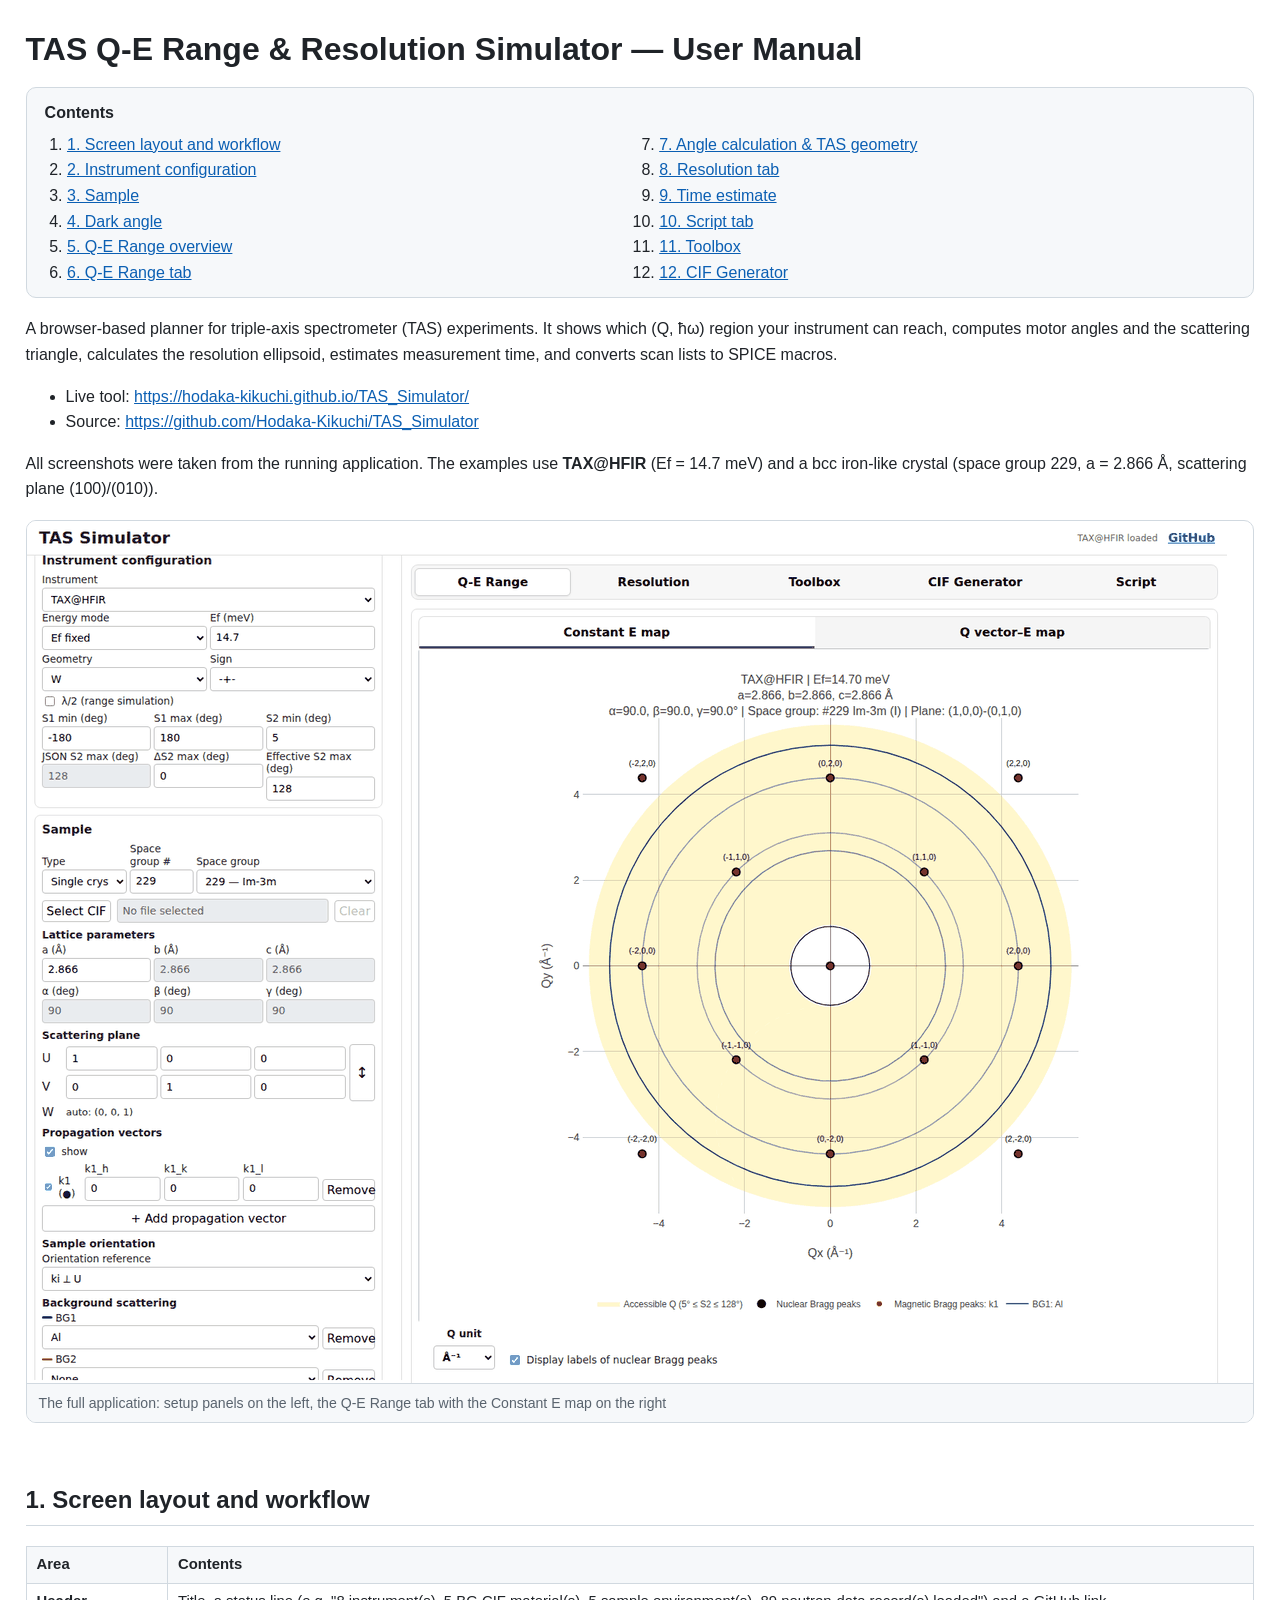
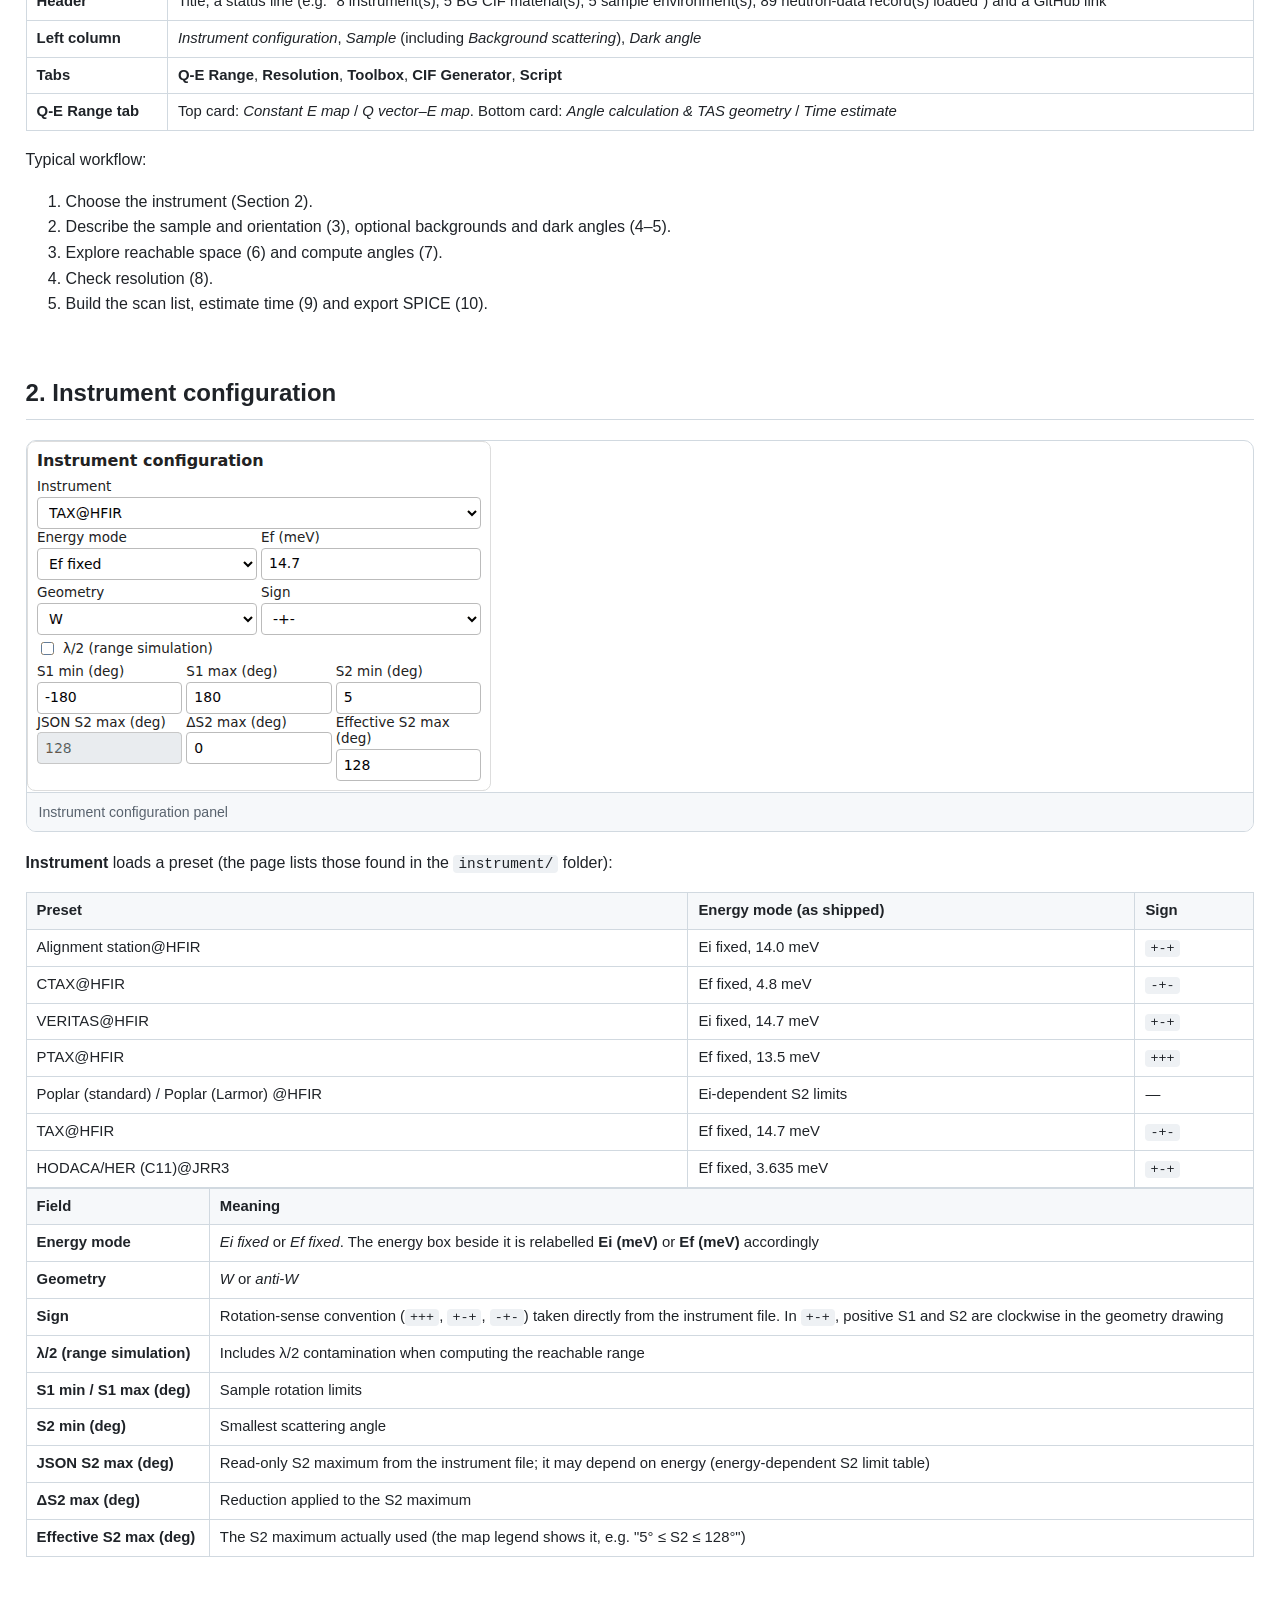
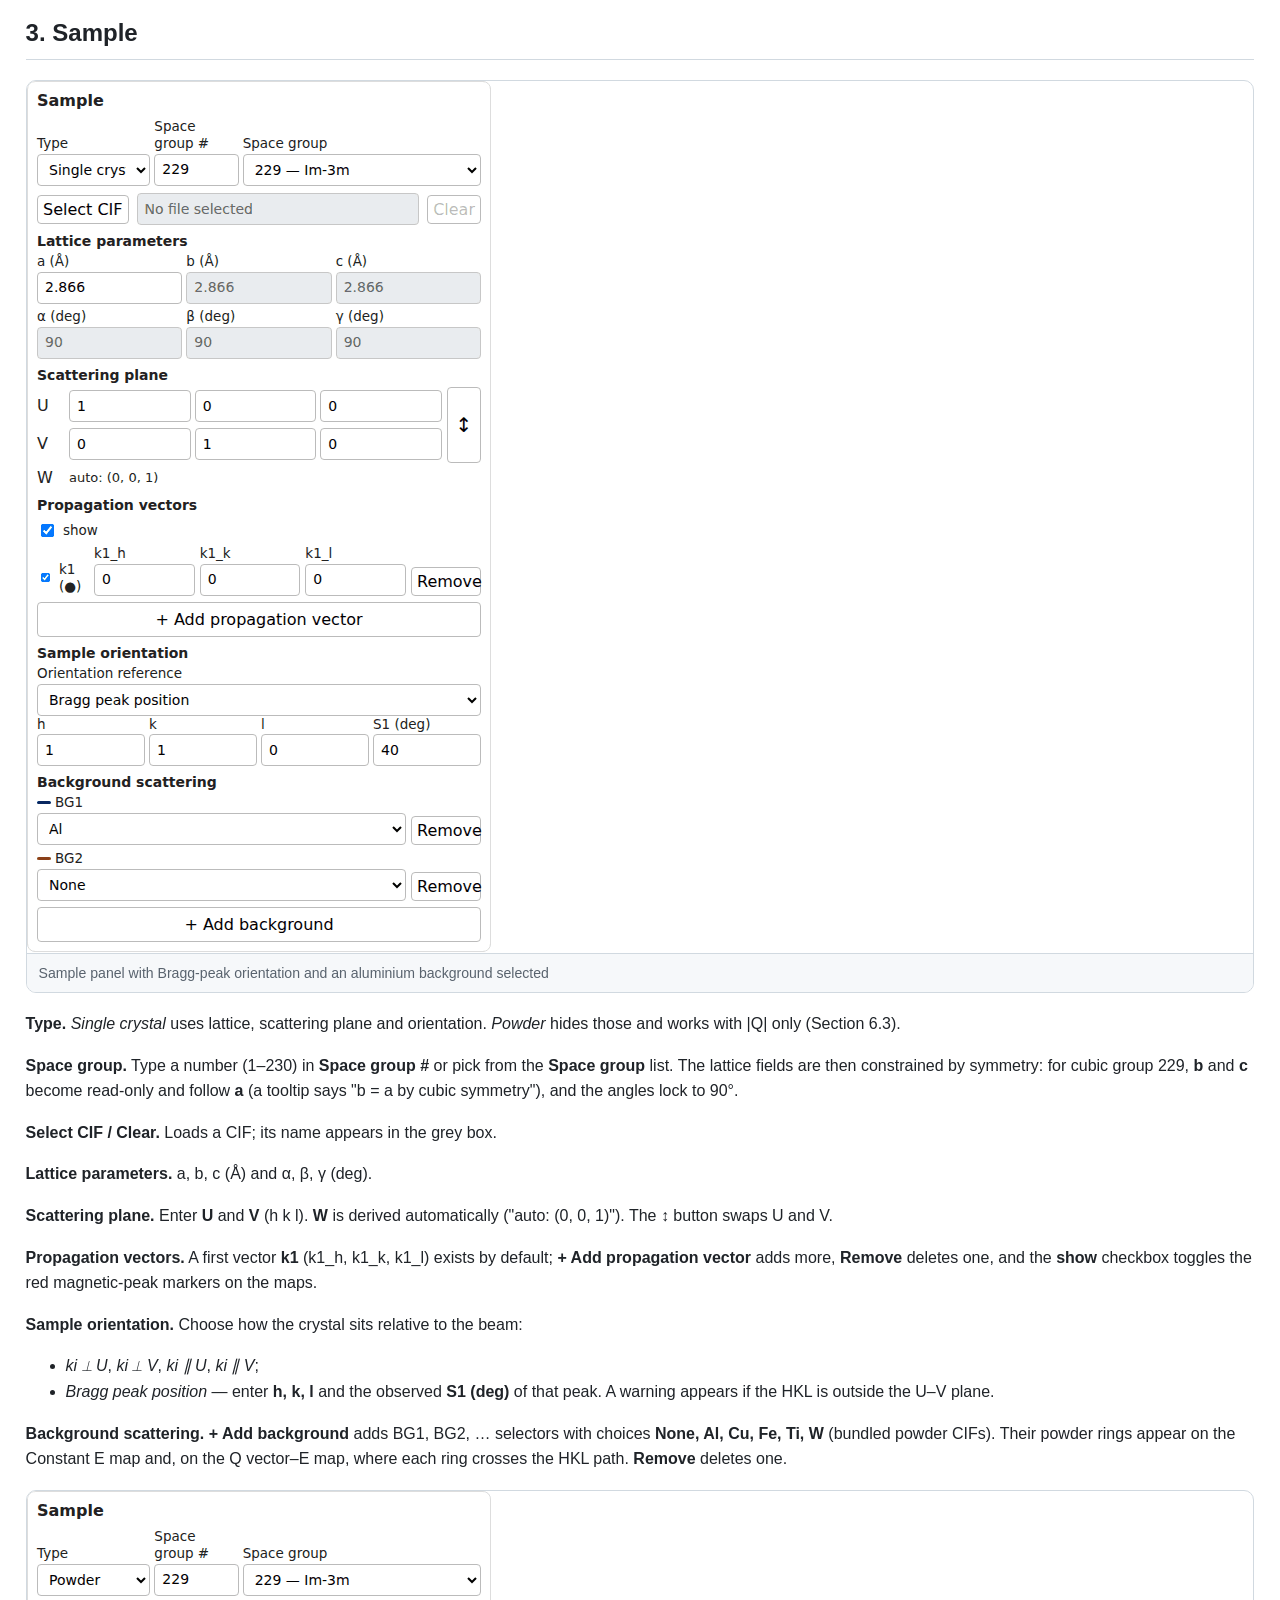
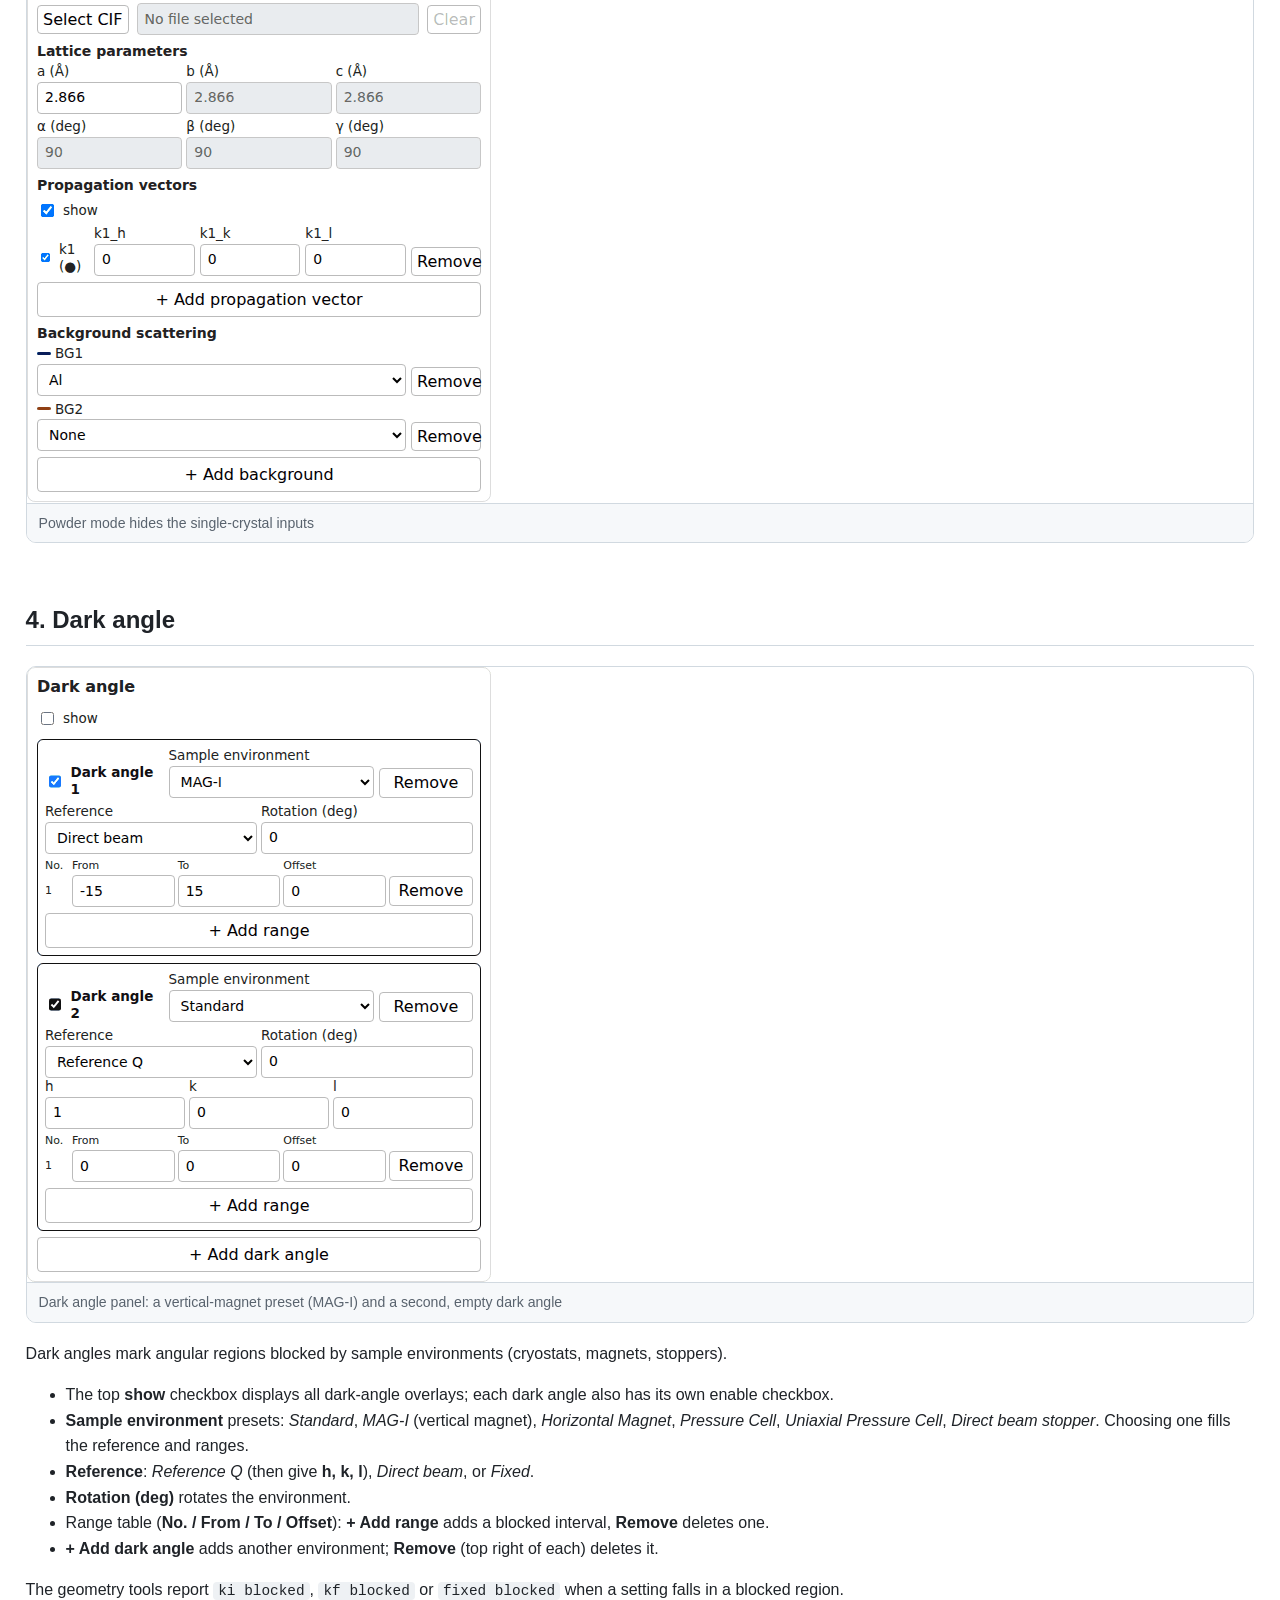
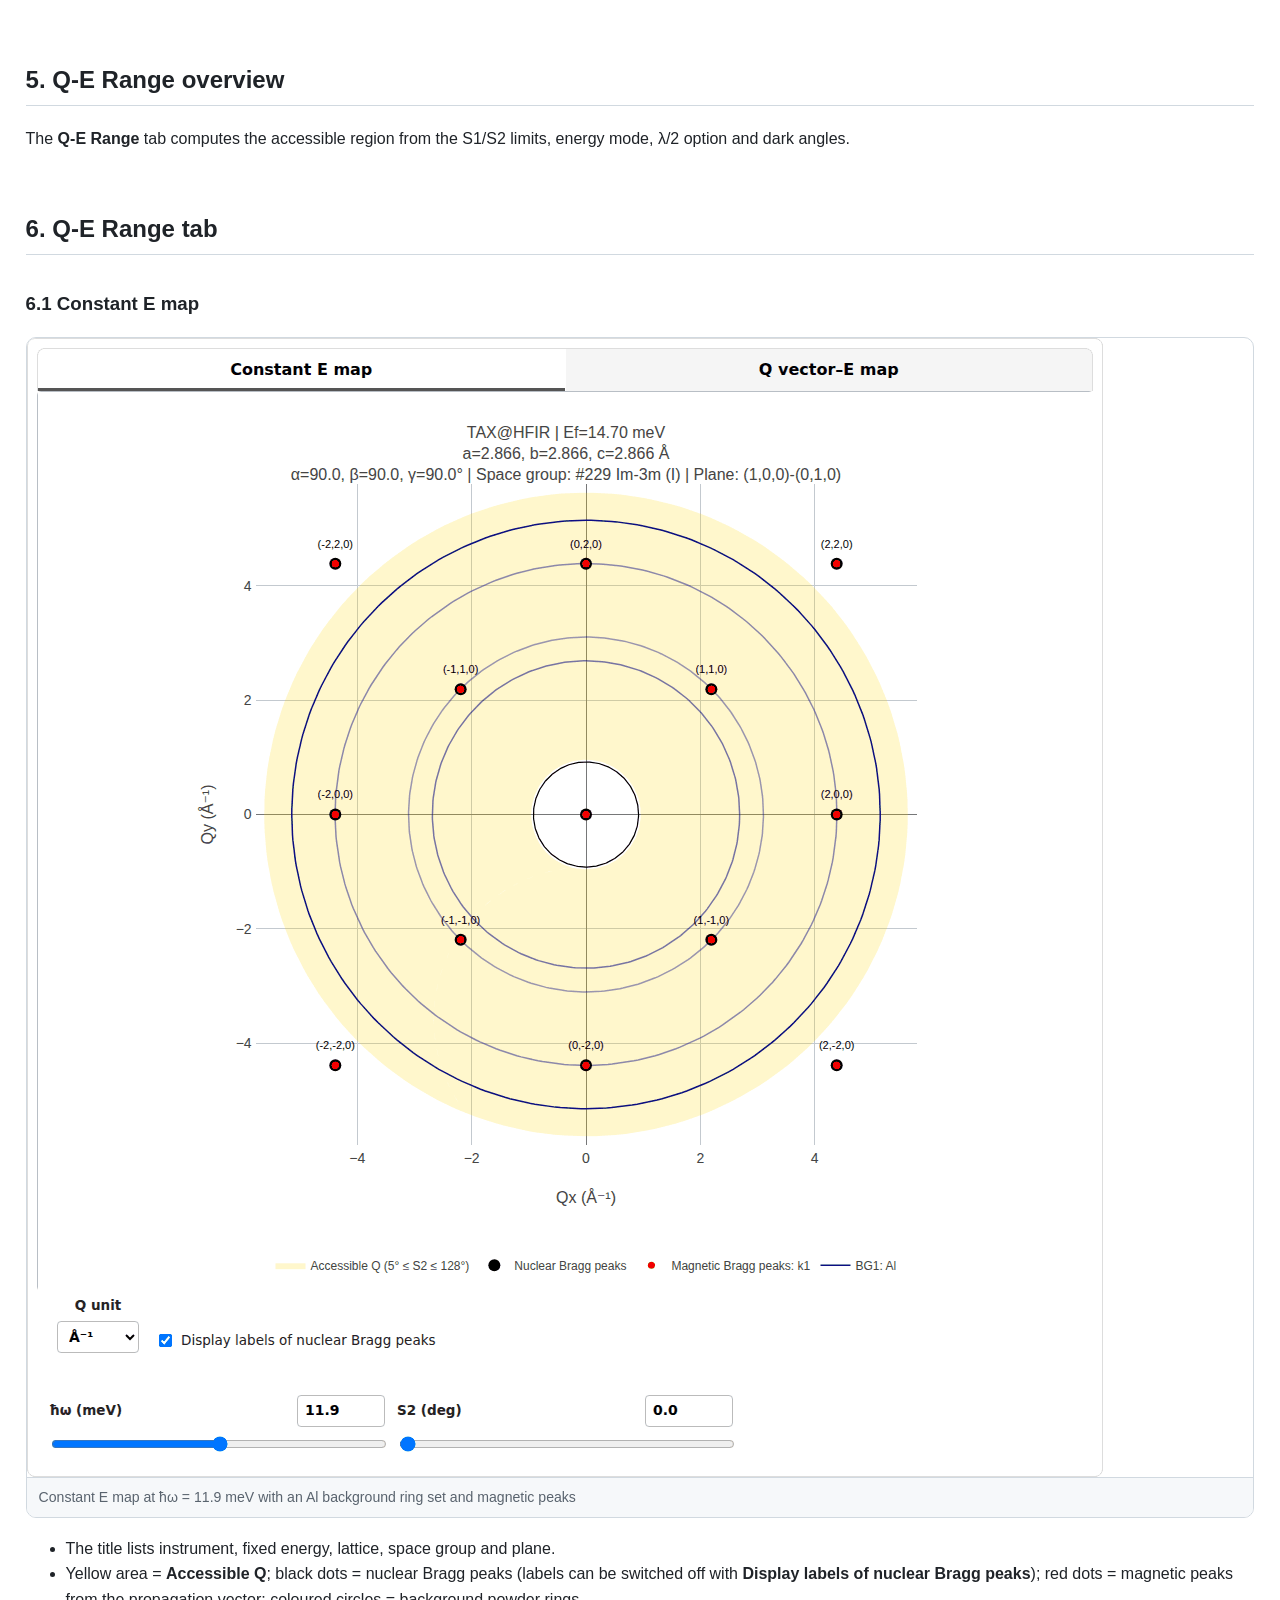
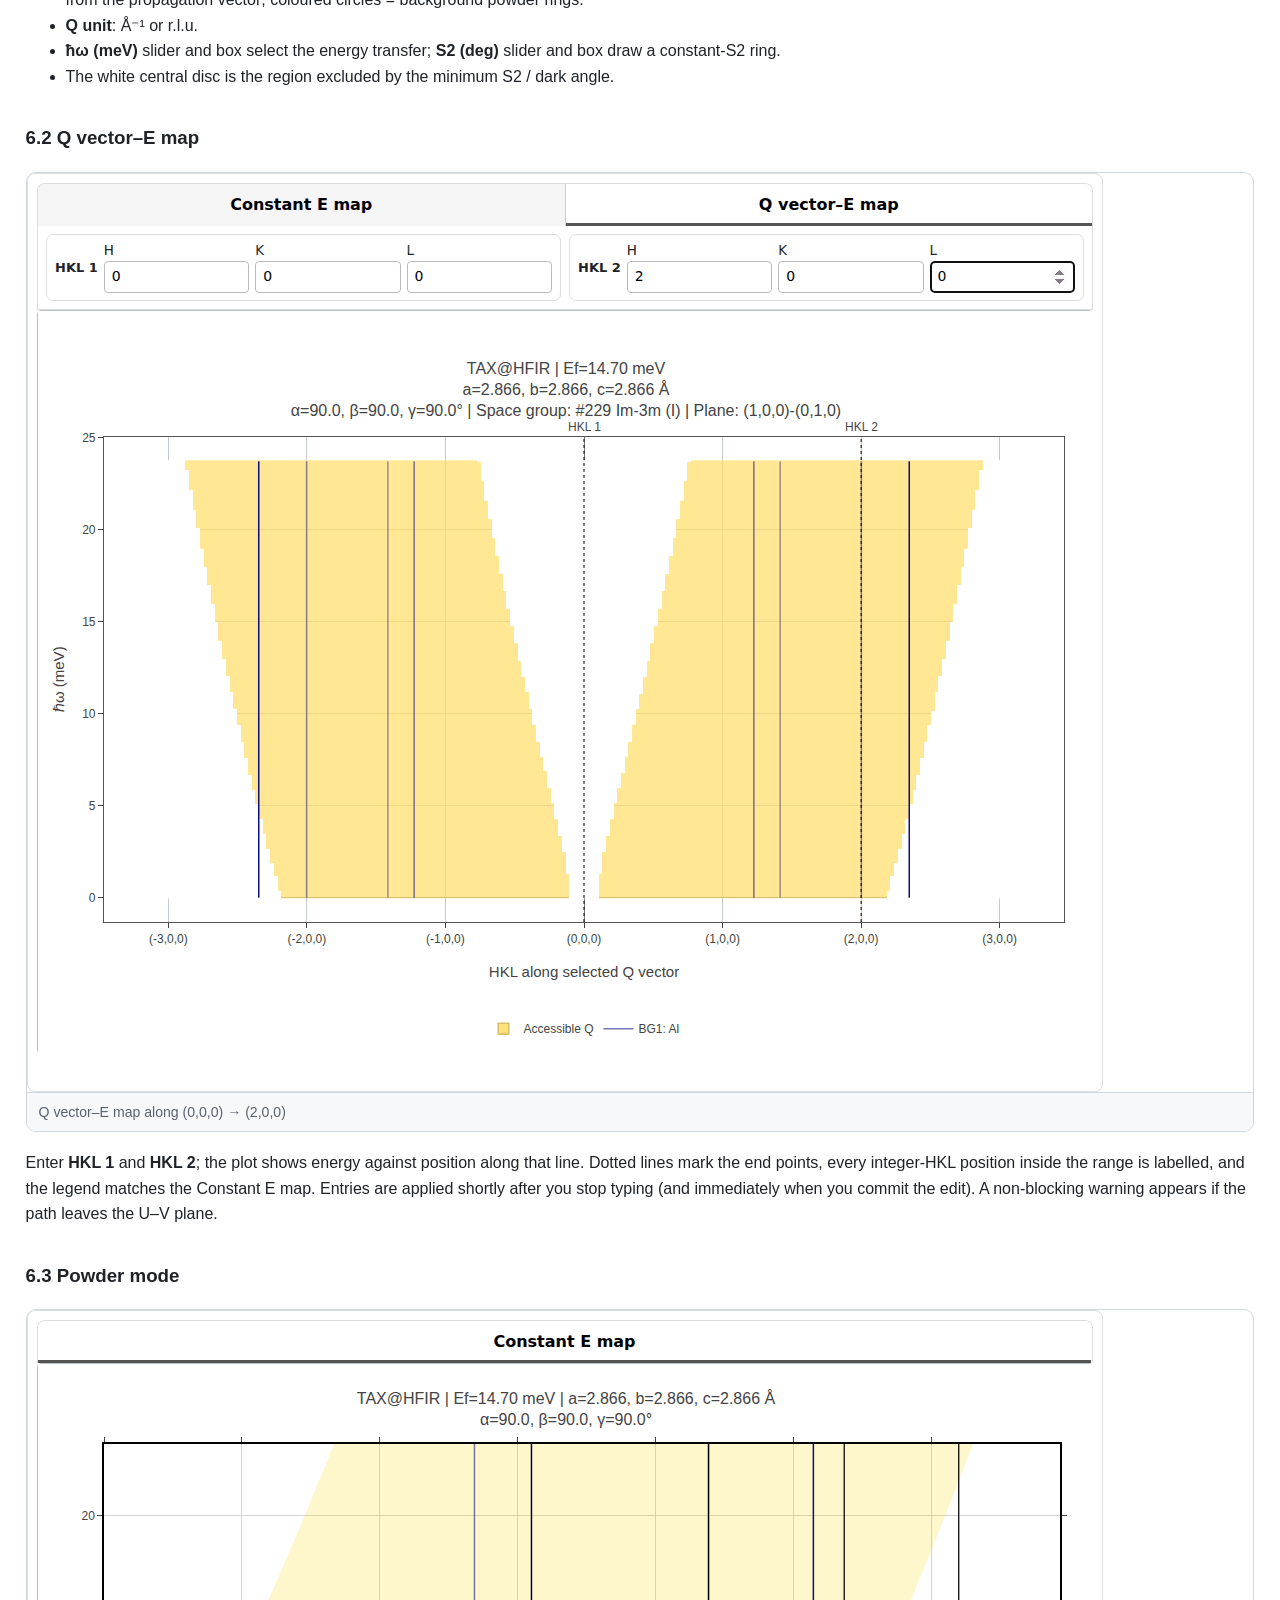
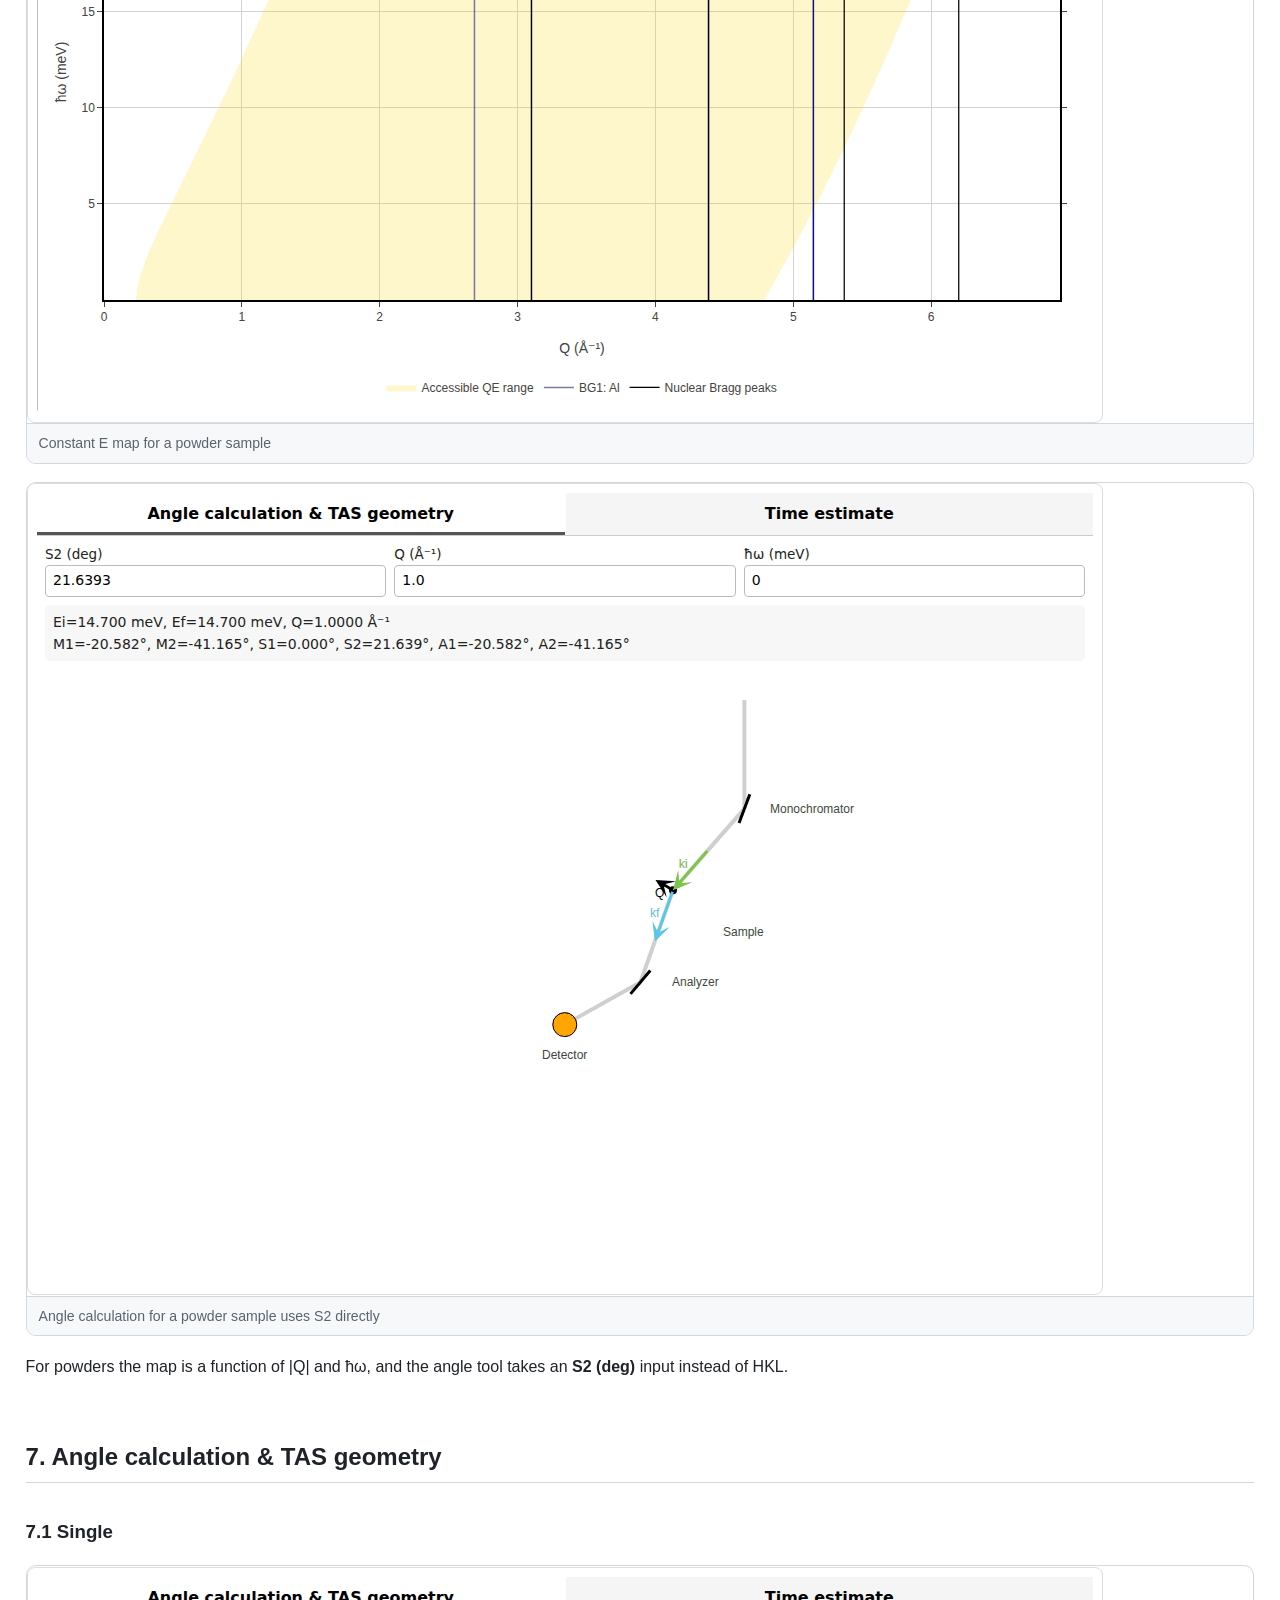
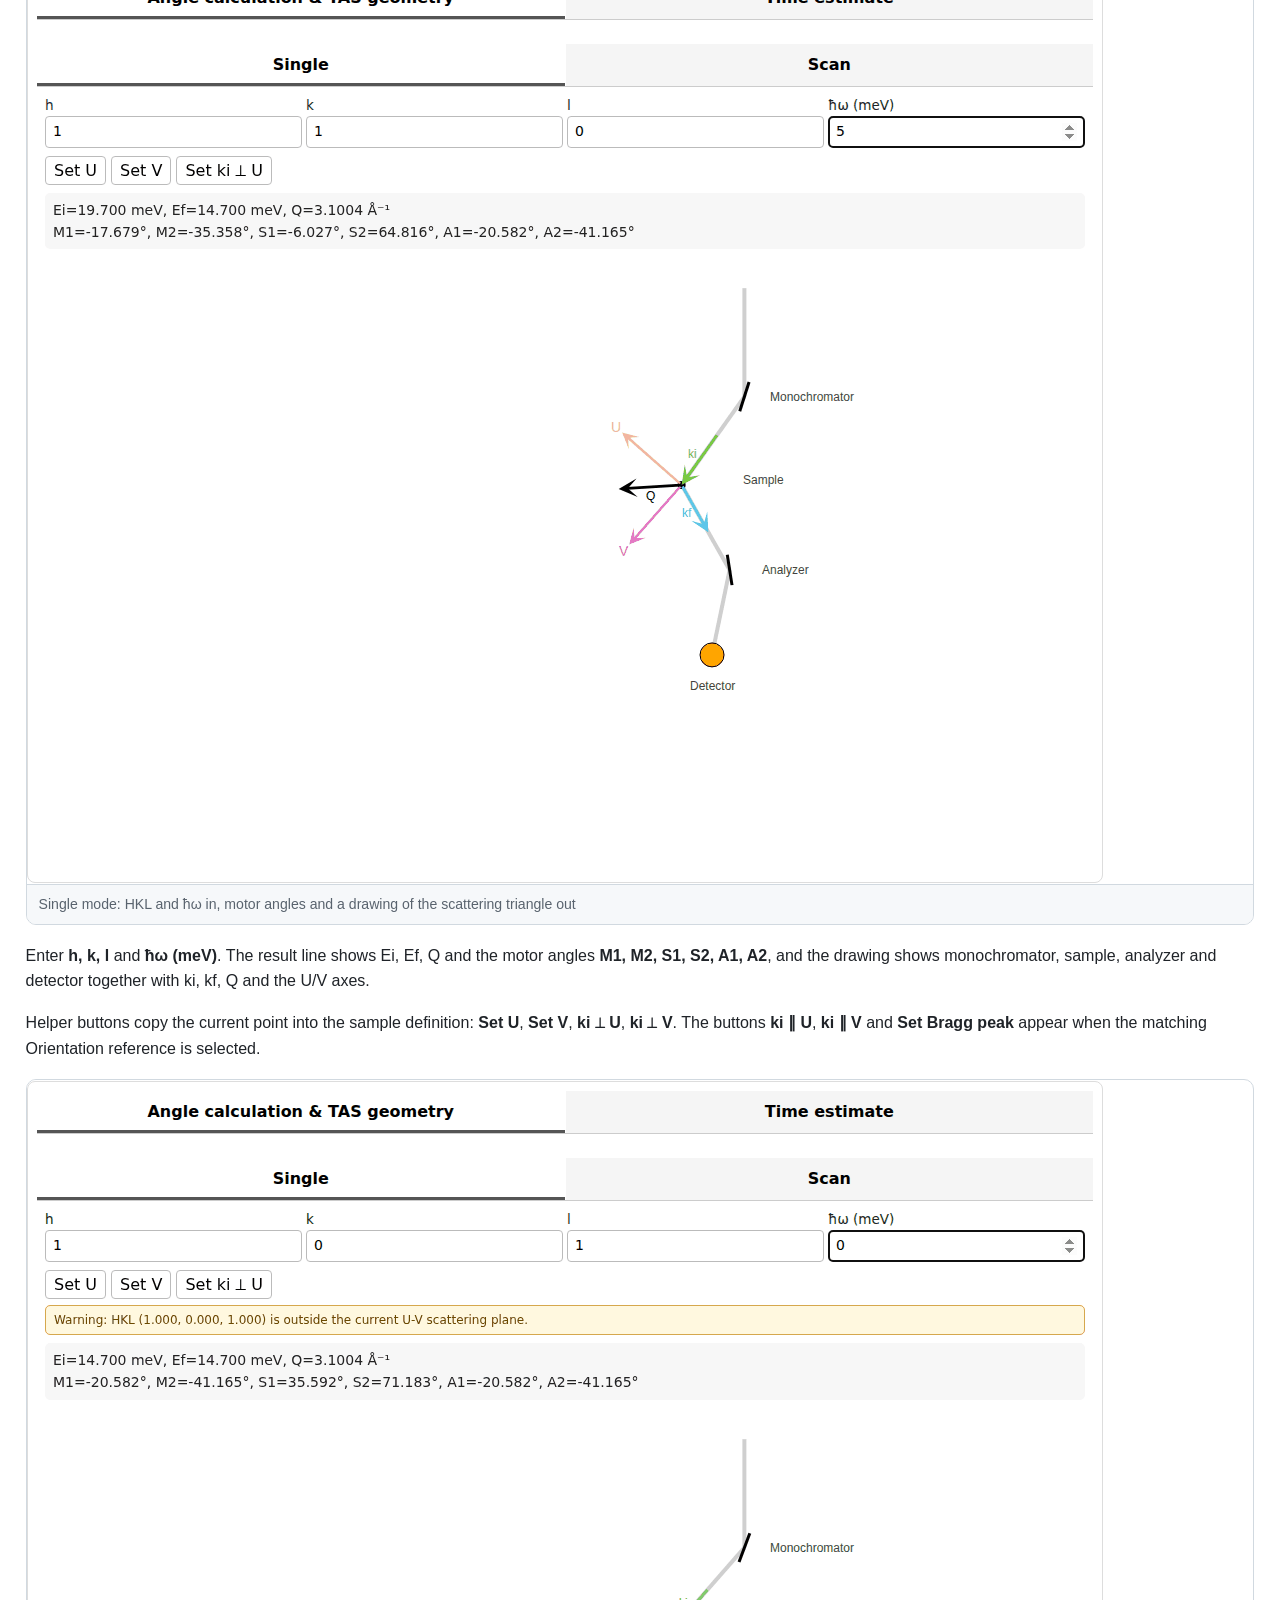
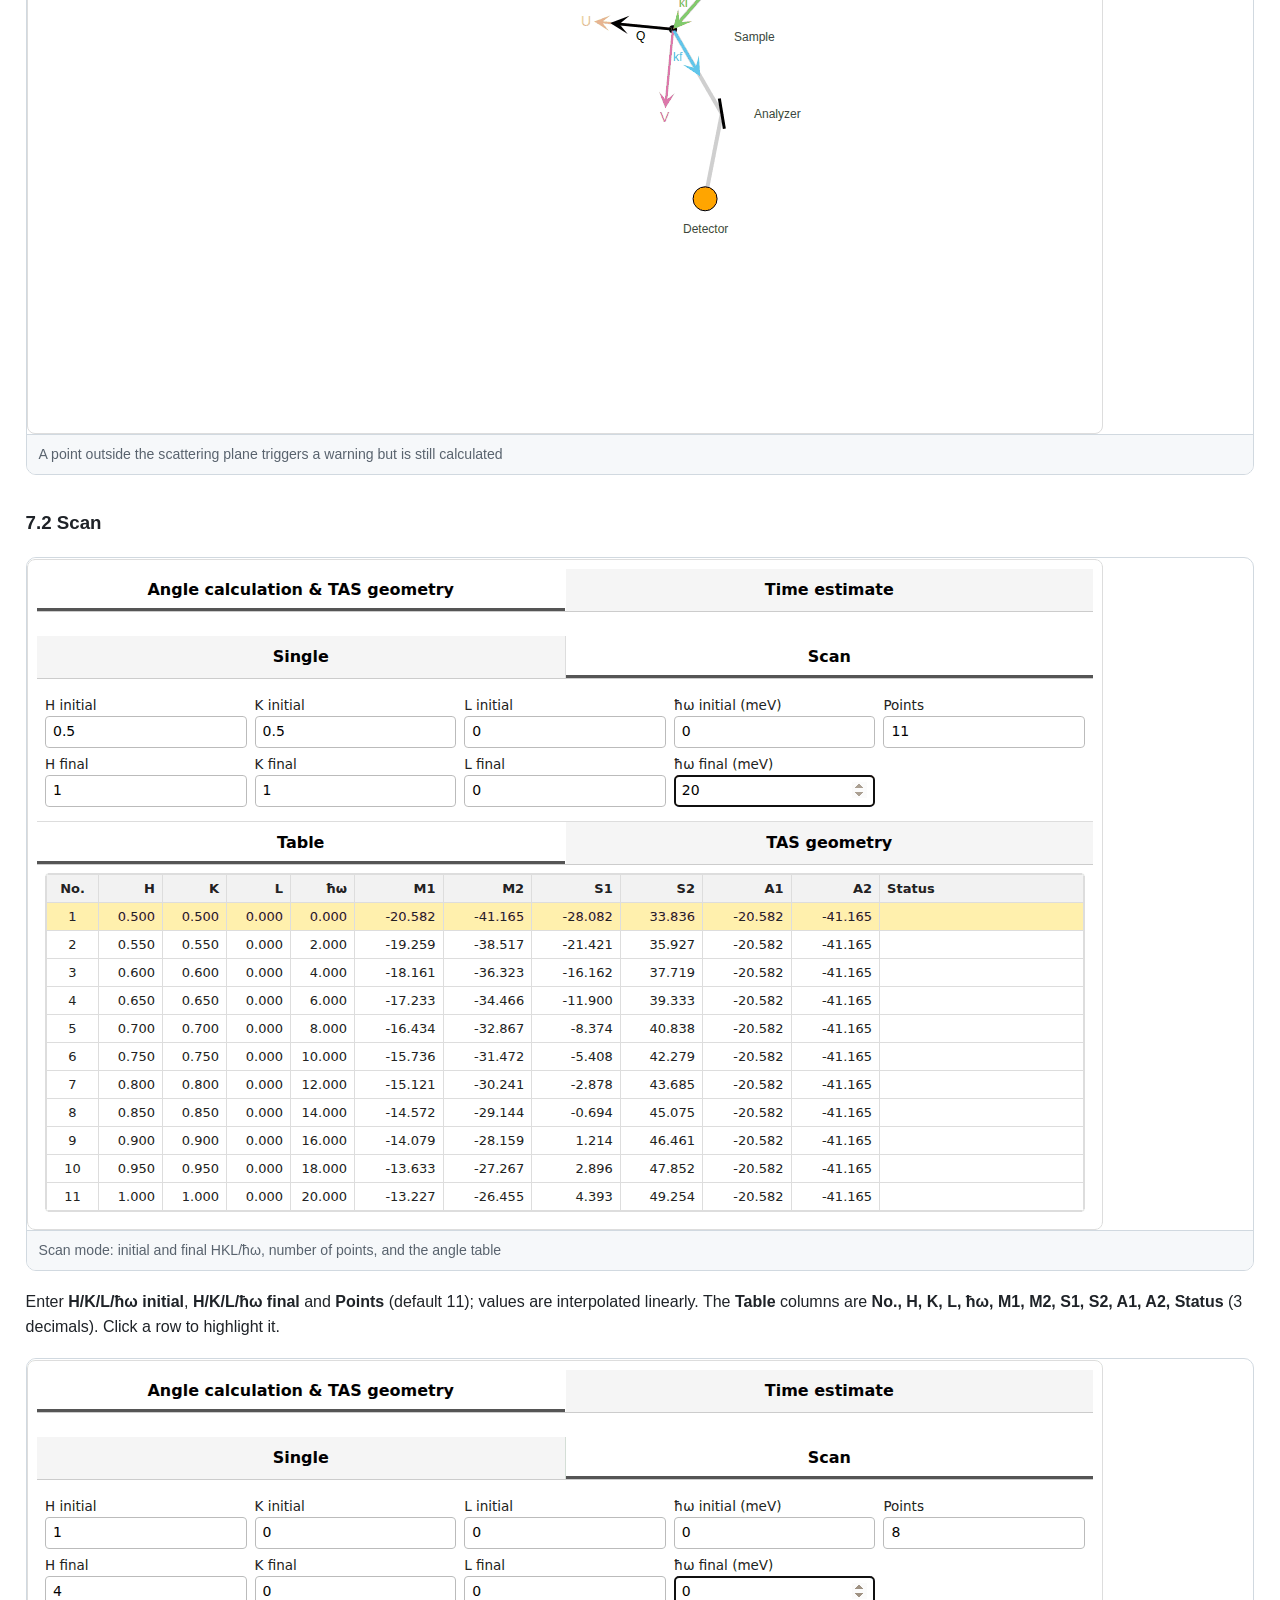
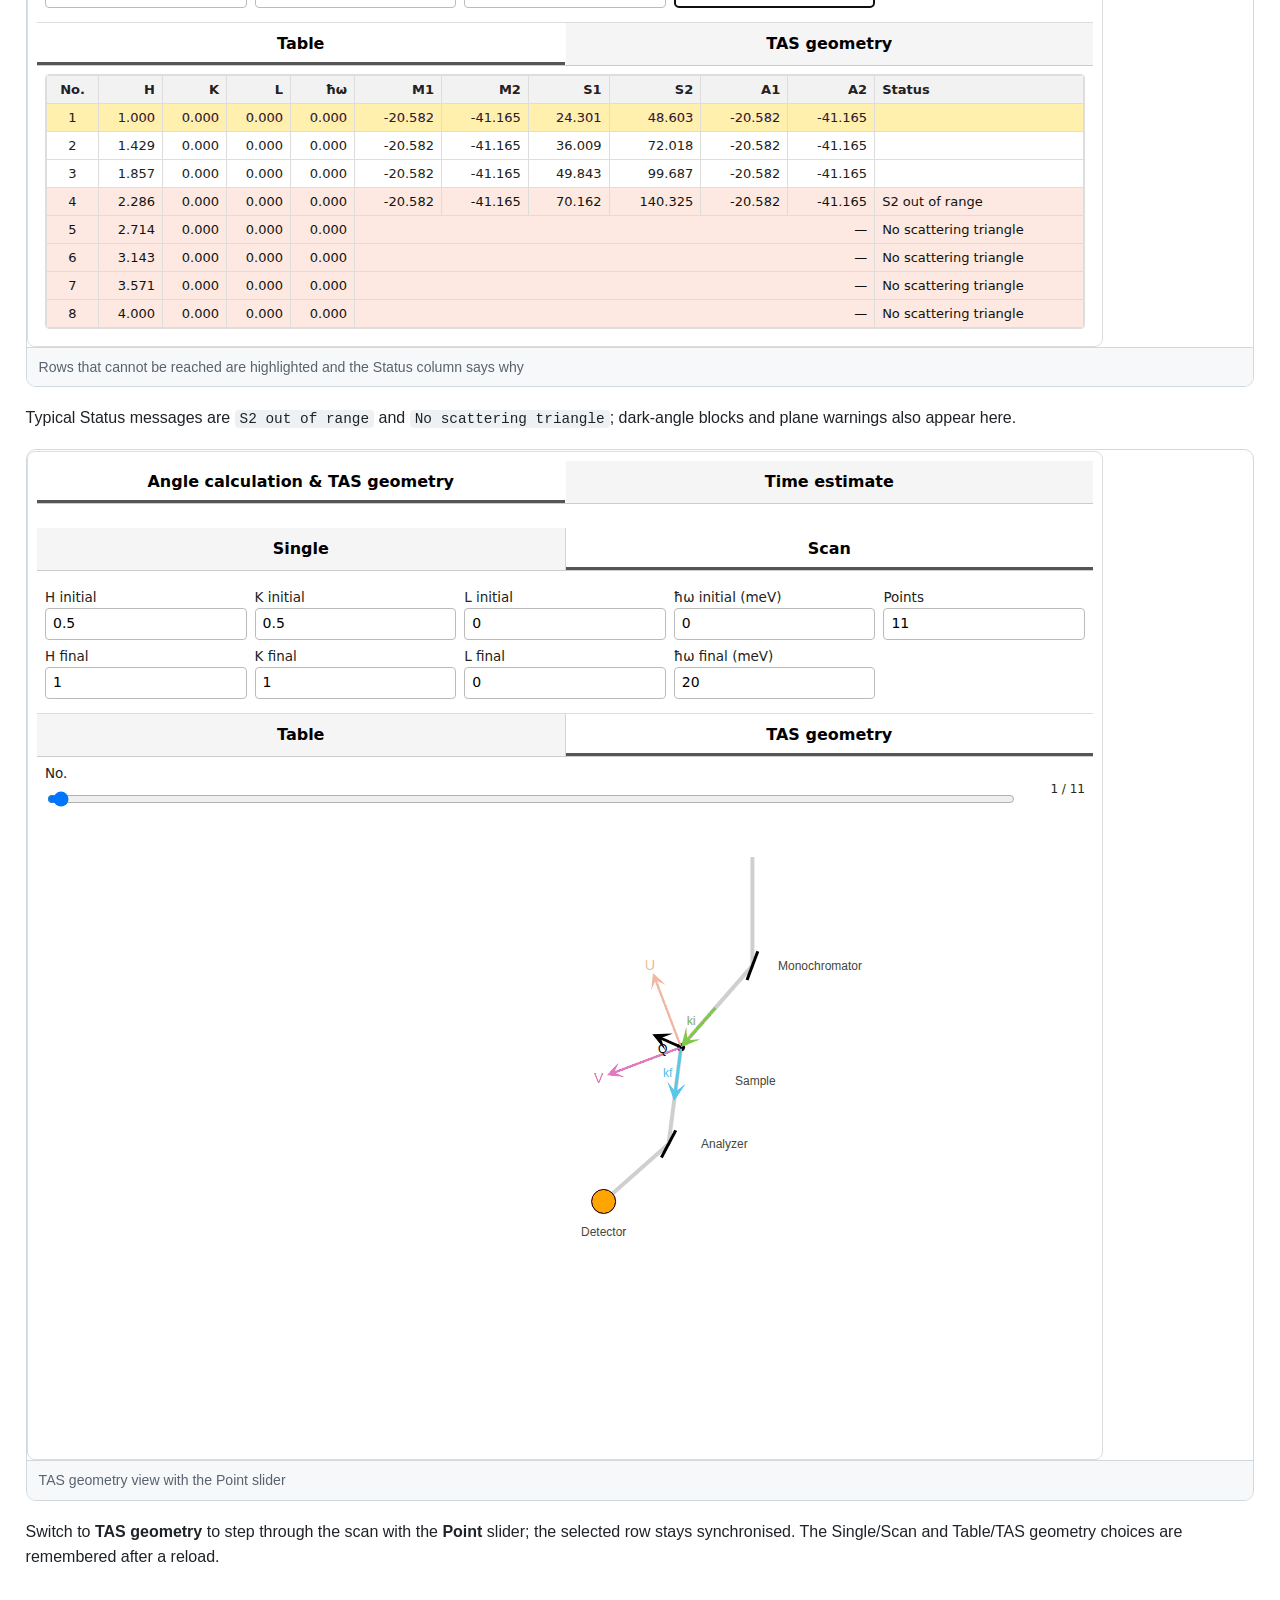
==== commit 67f5cc41: "I updated the manual's UI." ====
--- a/TAS_Simulator_Manual.html
+++ b/TAS_Simulator_Manual.html
@@ -4,7 +4,7 @@
 :root[data-theme="dark"]{--bg:#14171a;--fg:#e6e8ea;--mut:#9aa4ad;--line:#2f353b;--soft:#1c2024;--acc:#6cb2ff;--code:#23282d}
 html{scroll-padding-top:env(safe-area-inset-top,0px);scroll-behavior:smooth}
 body{margin:0;background:var(--bg);color:var(--fg);font:16px/1.6 -apple-system,"Segoe UI",Roboto,Helvetica,Arial,sans-serif}
-main{max-width:980px;margin:0 auto;padding:24px 18px 80px}
+main{width:100%;max-width:none;margin:0;padding:24px clamp(14px,2vw,36px) 80px;box-sizing:border-box}
 h1{font-size:2rem;line-height:1.2;margin:.2em 0 .4em}
 h2{margin-top:2.4em;padding-bottom:.25em;border-bottom:1px solid var(--line)}
 h3{margin-top:1.8em}
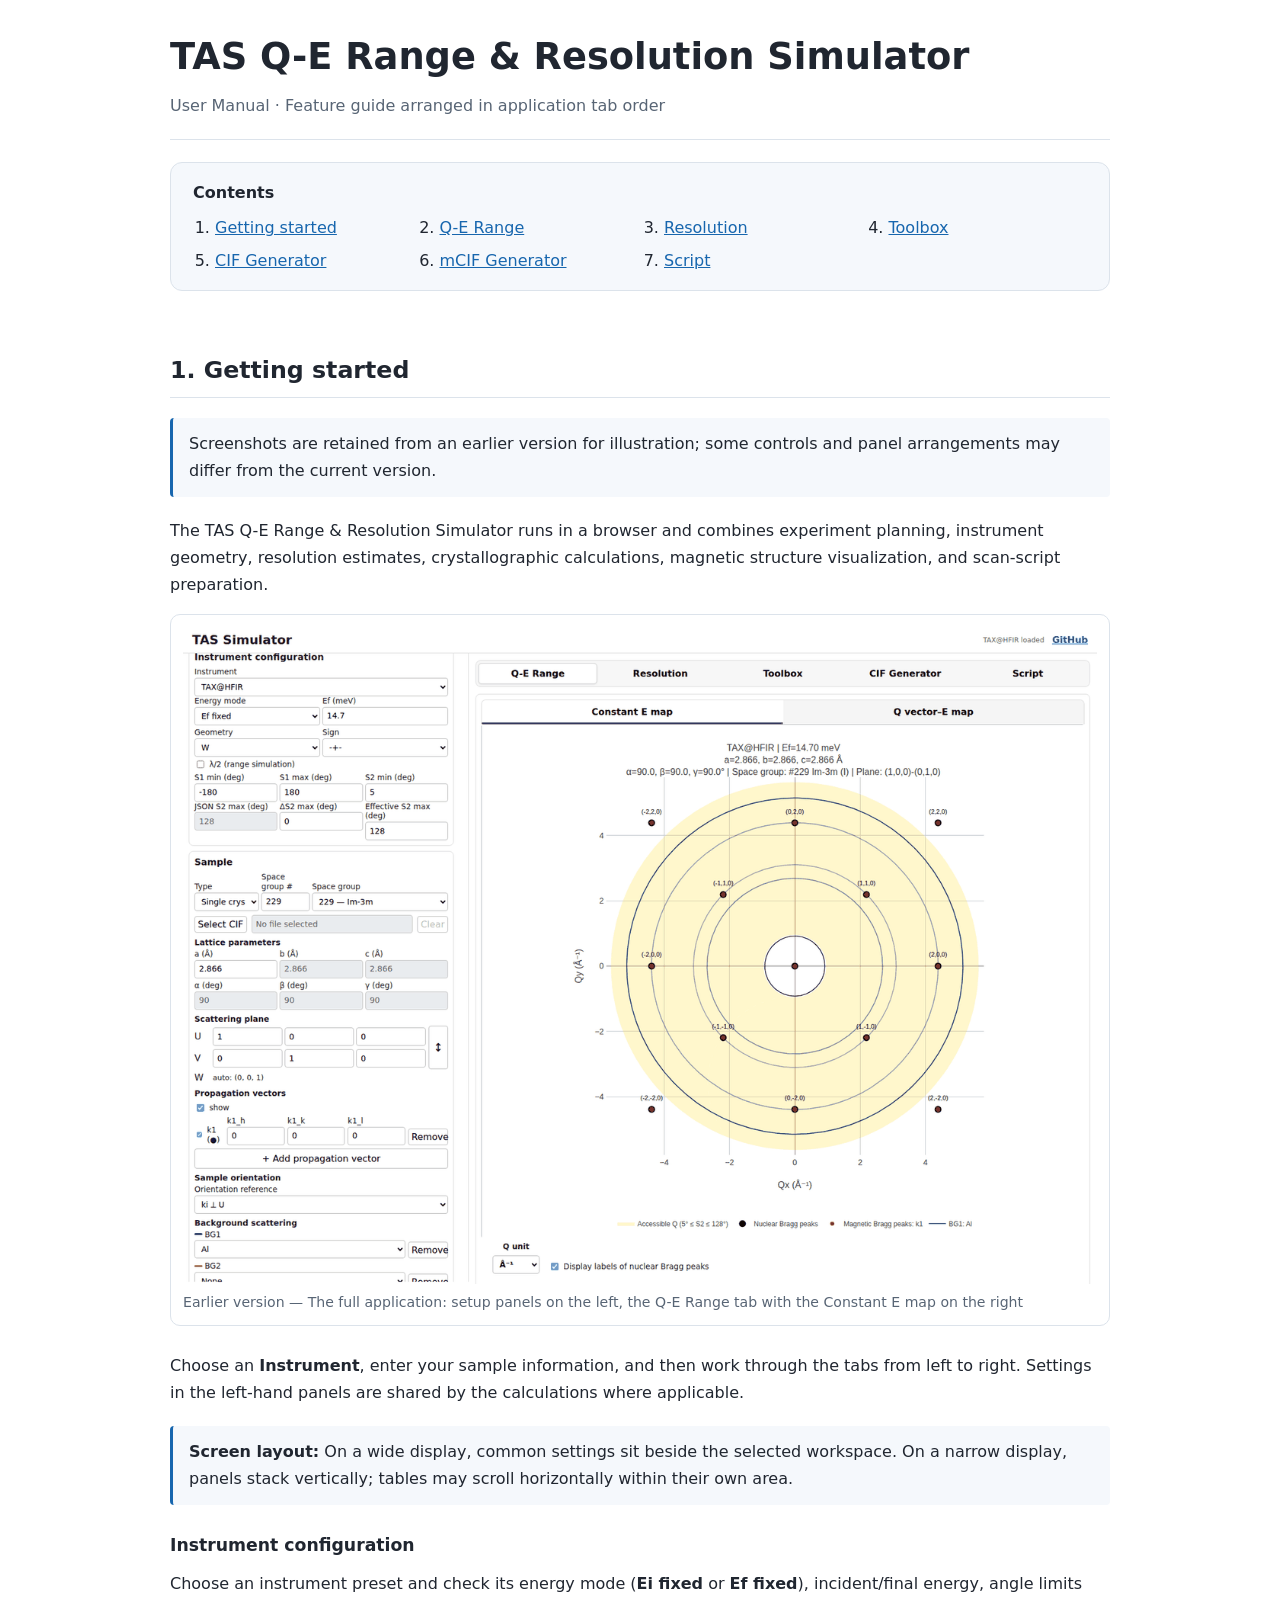
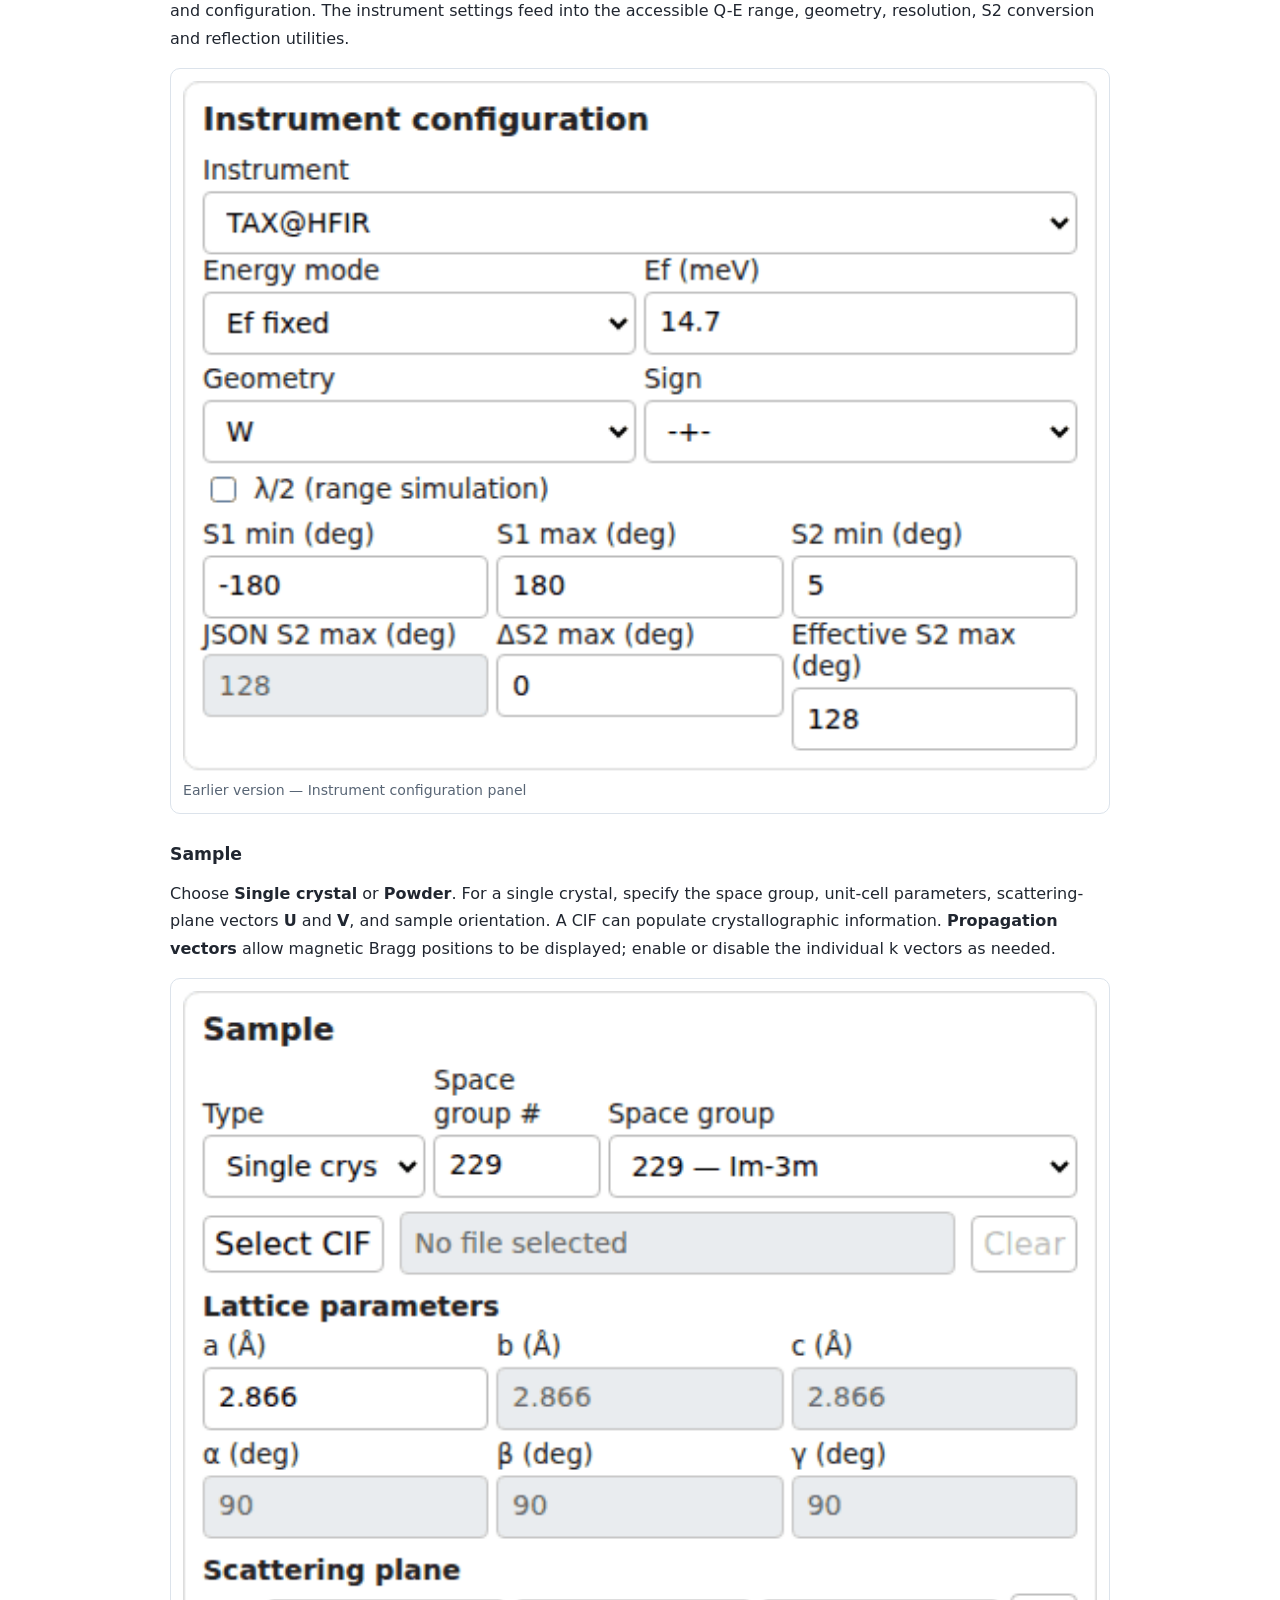
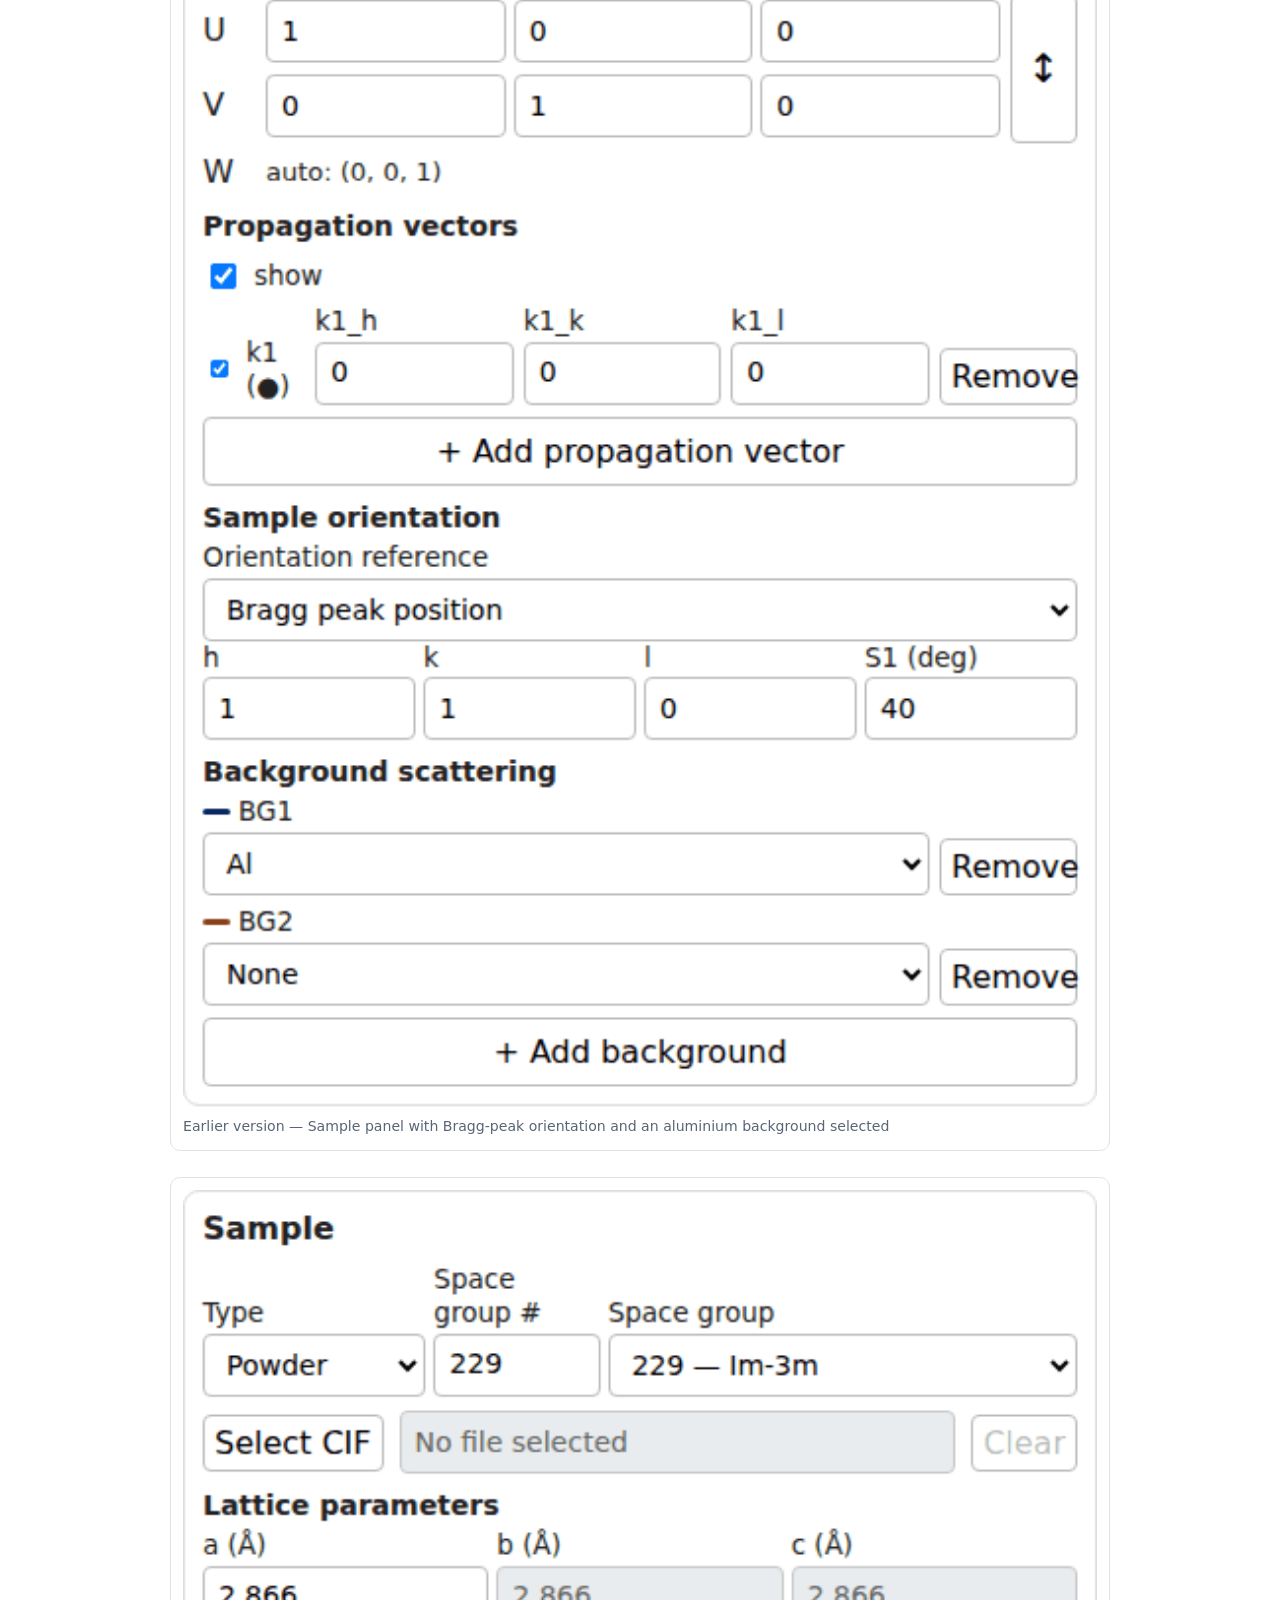
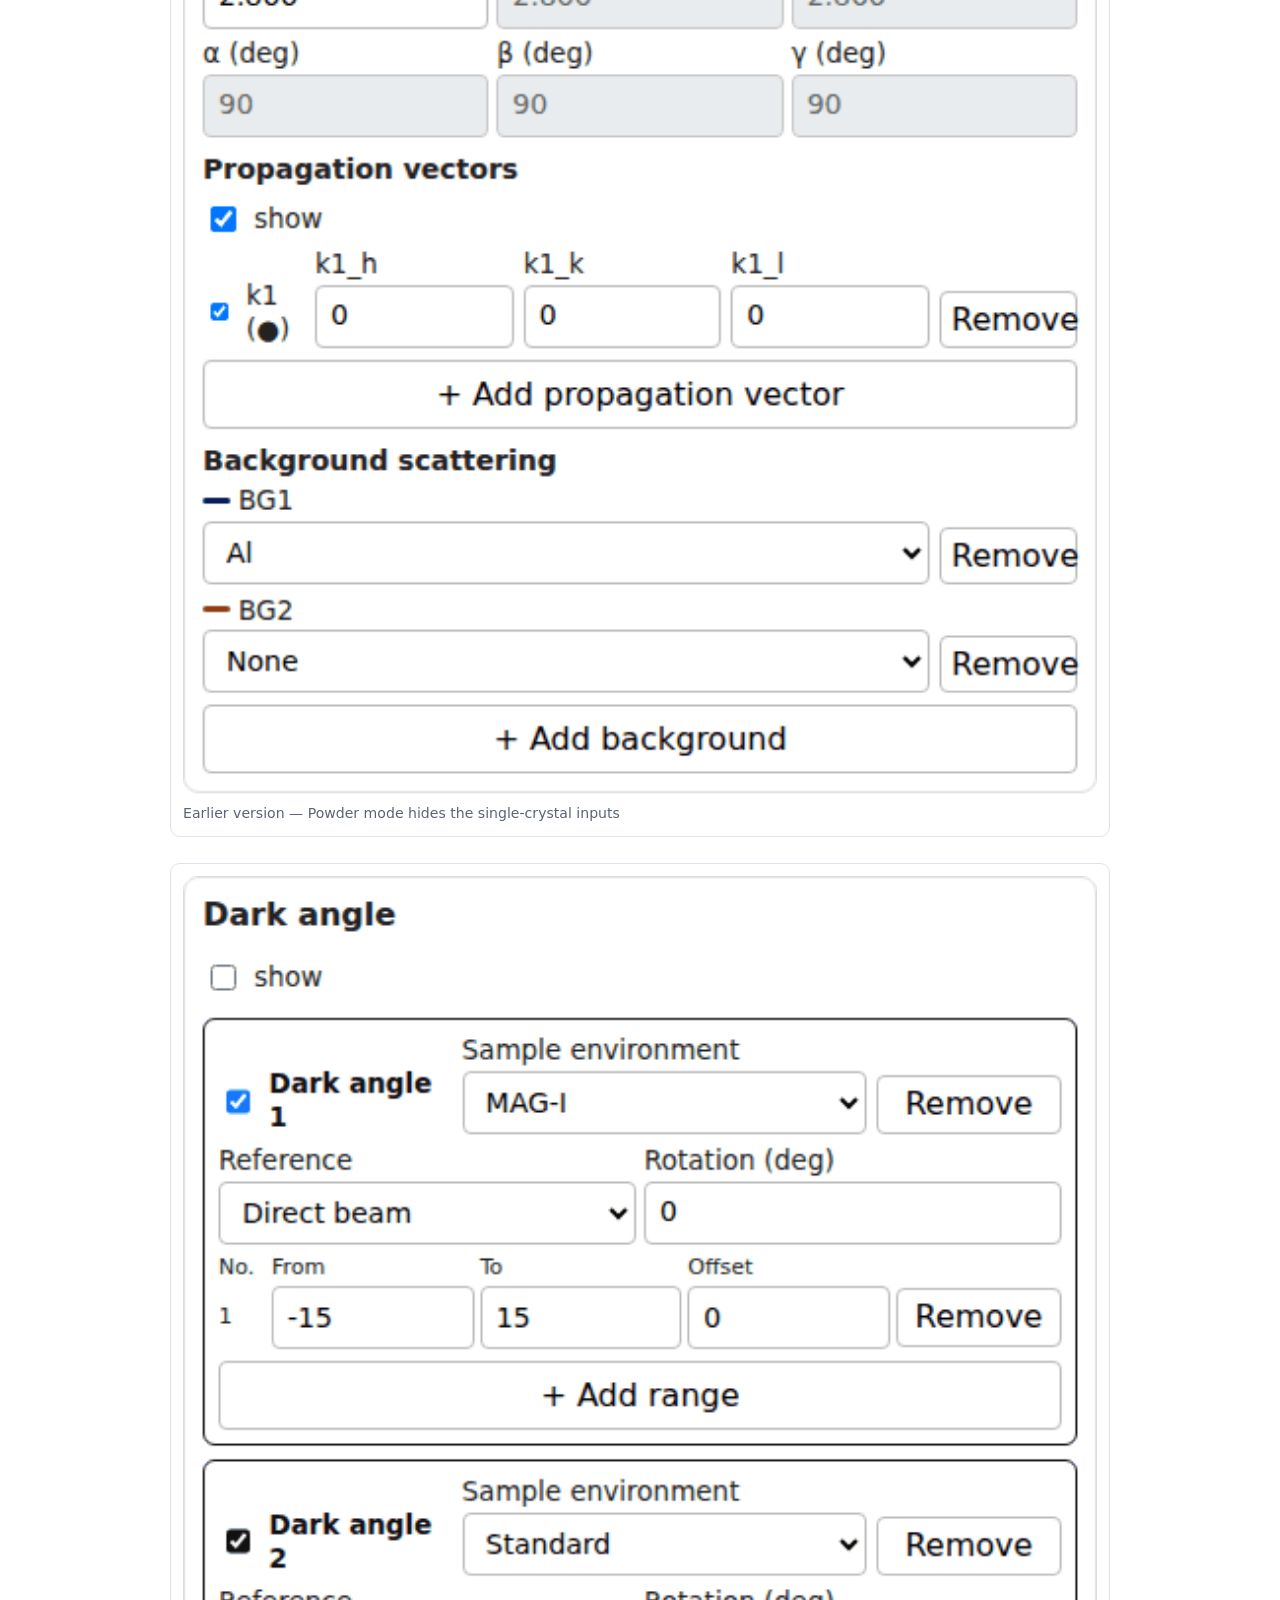
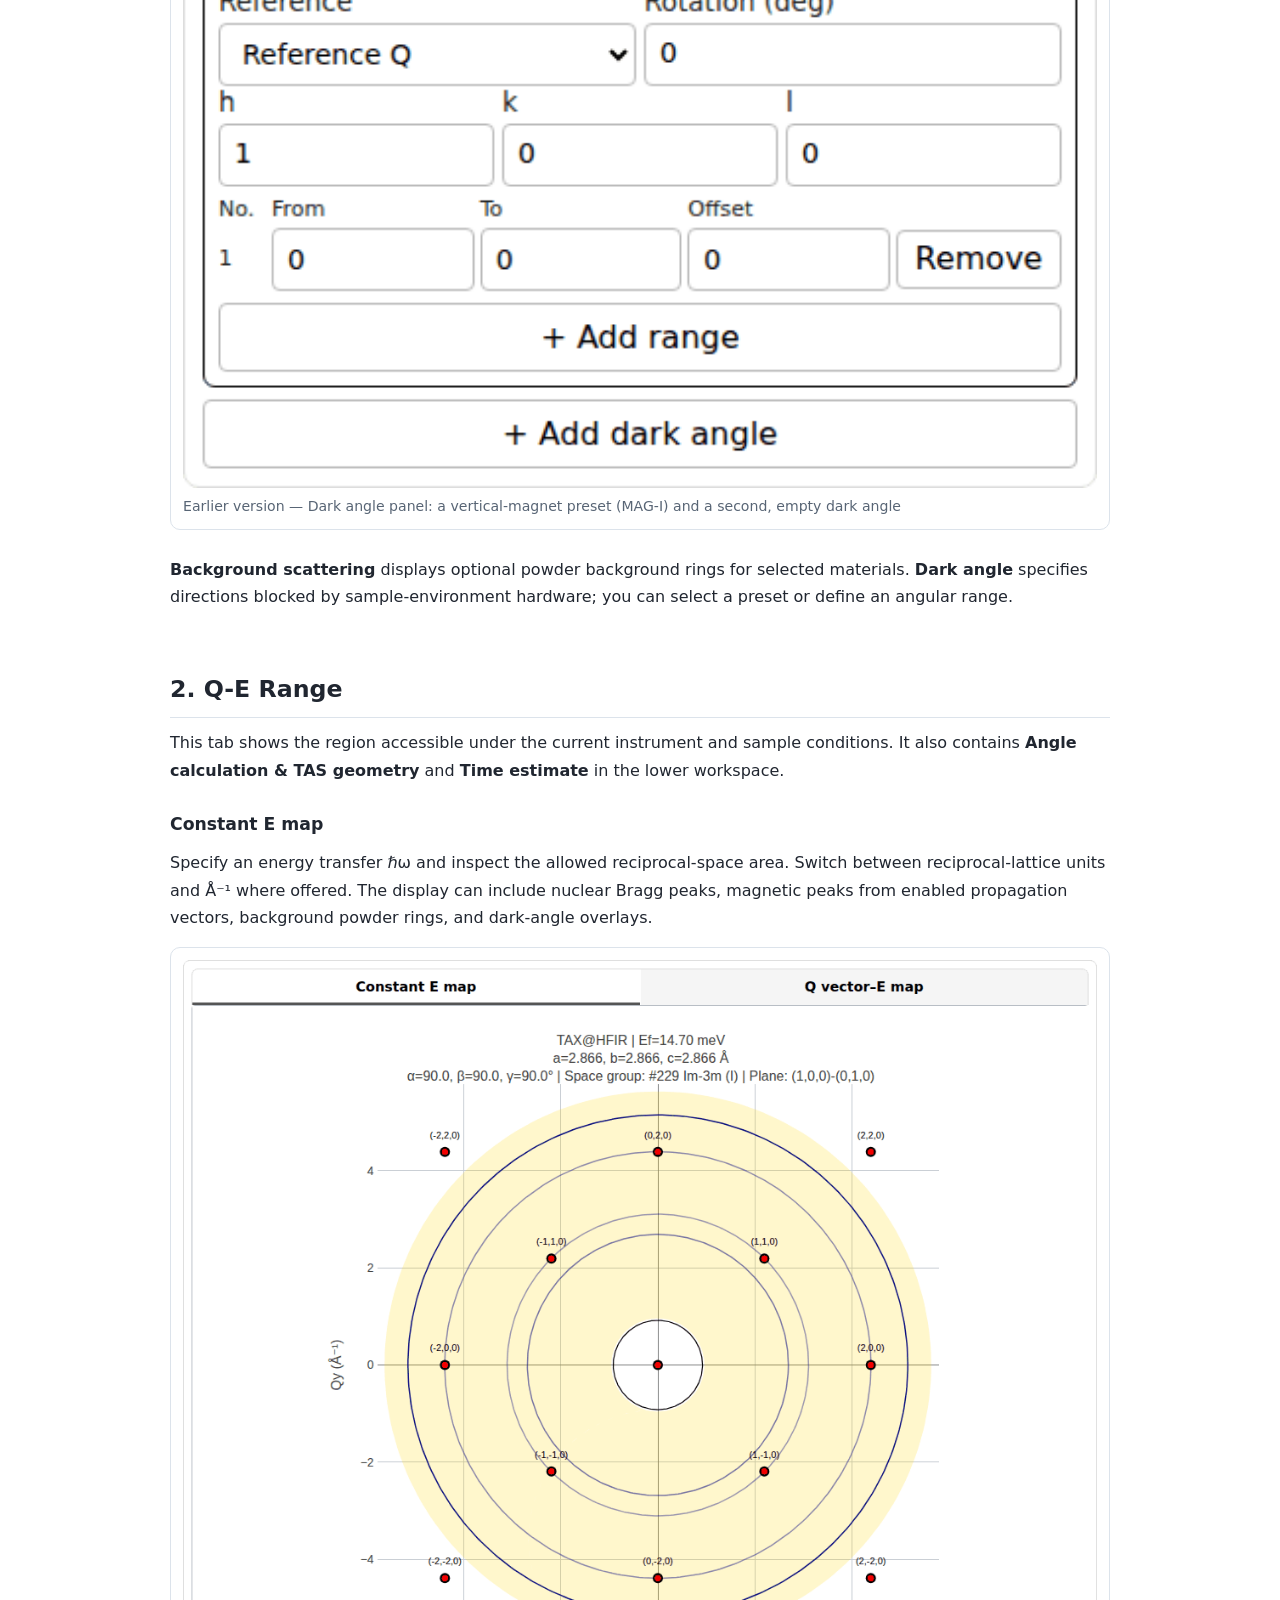
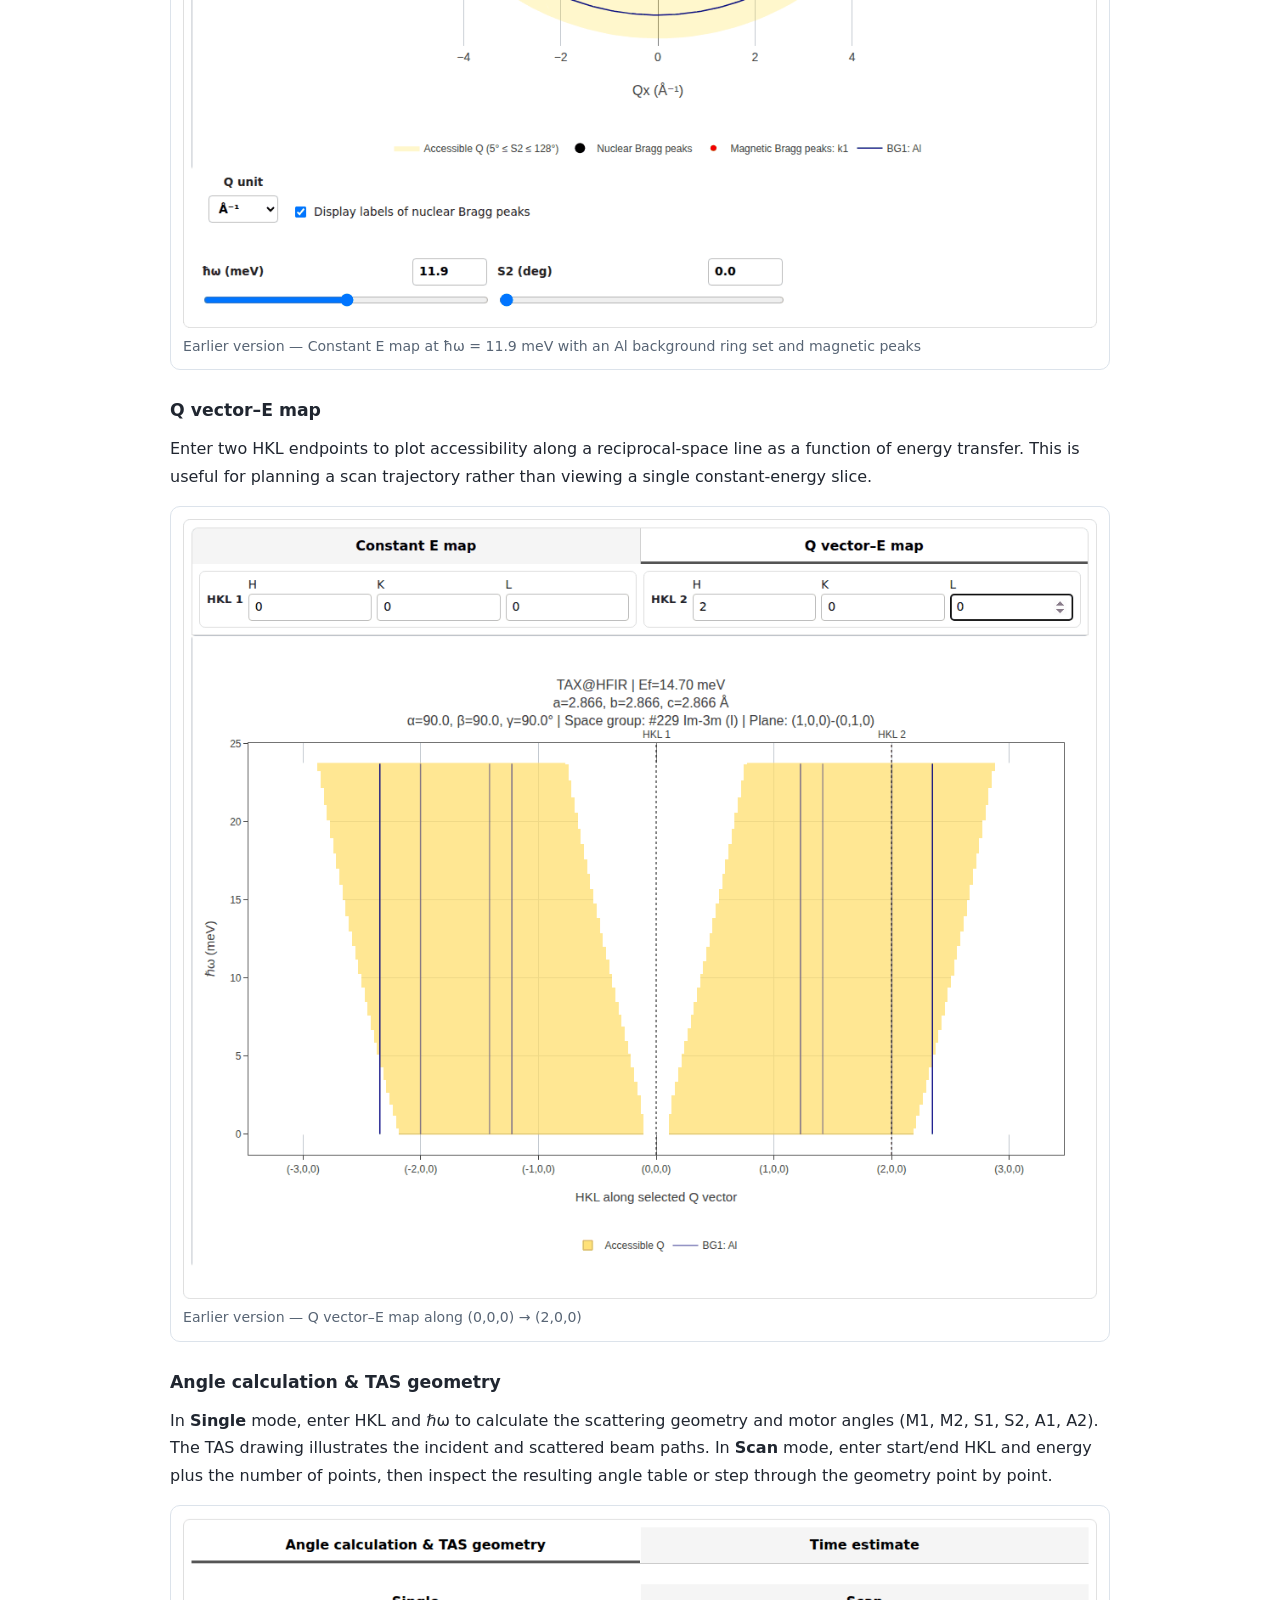
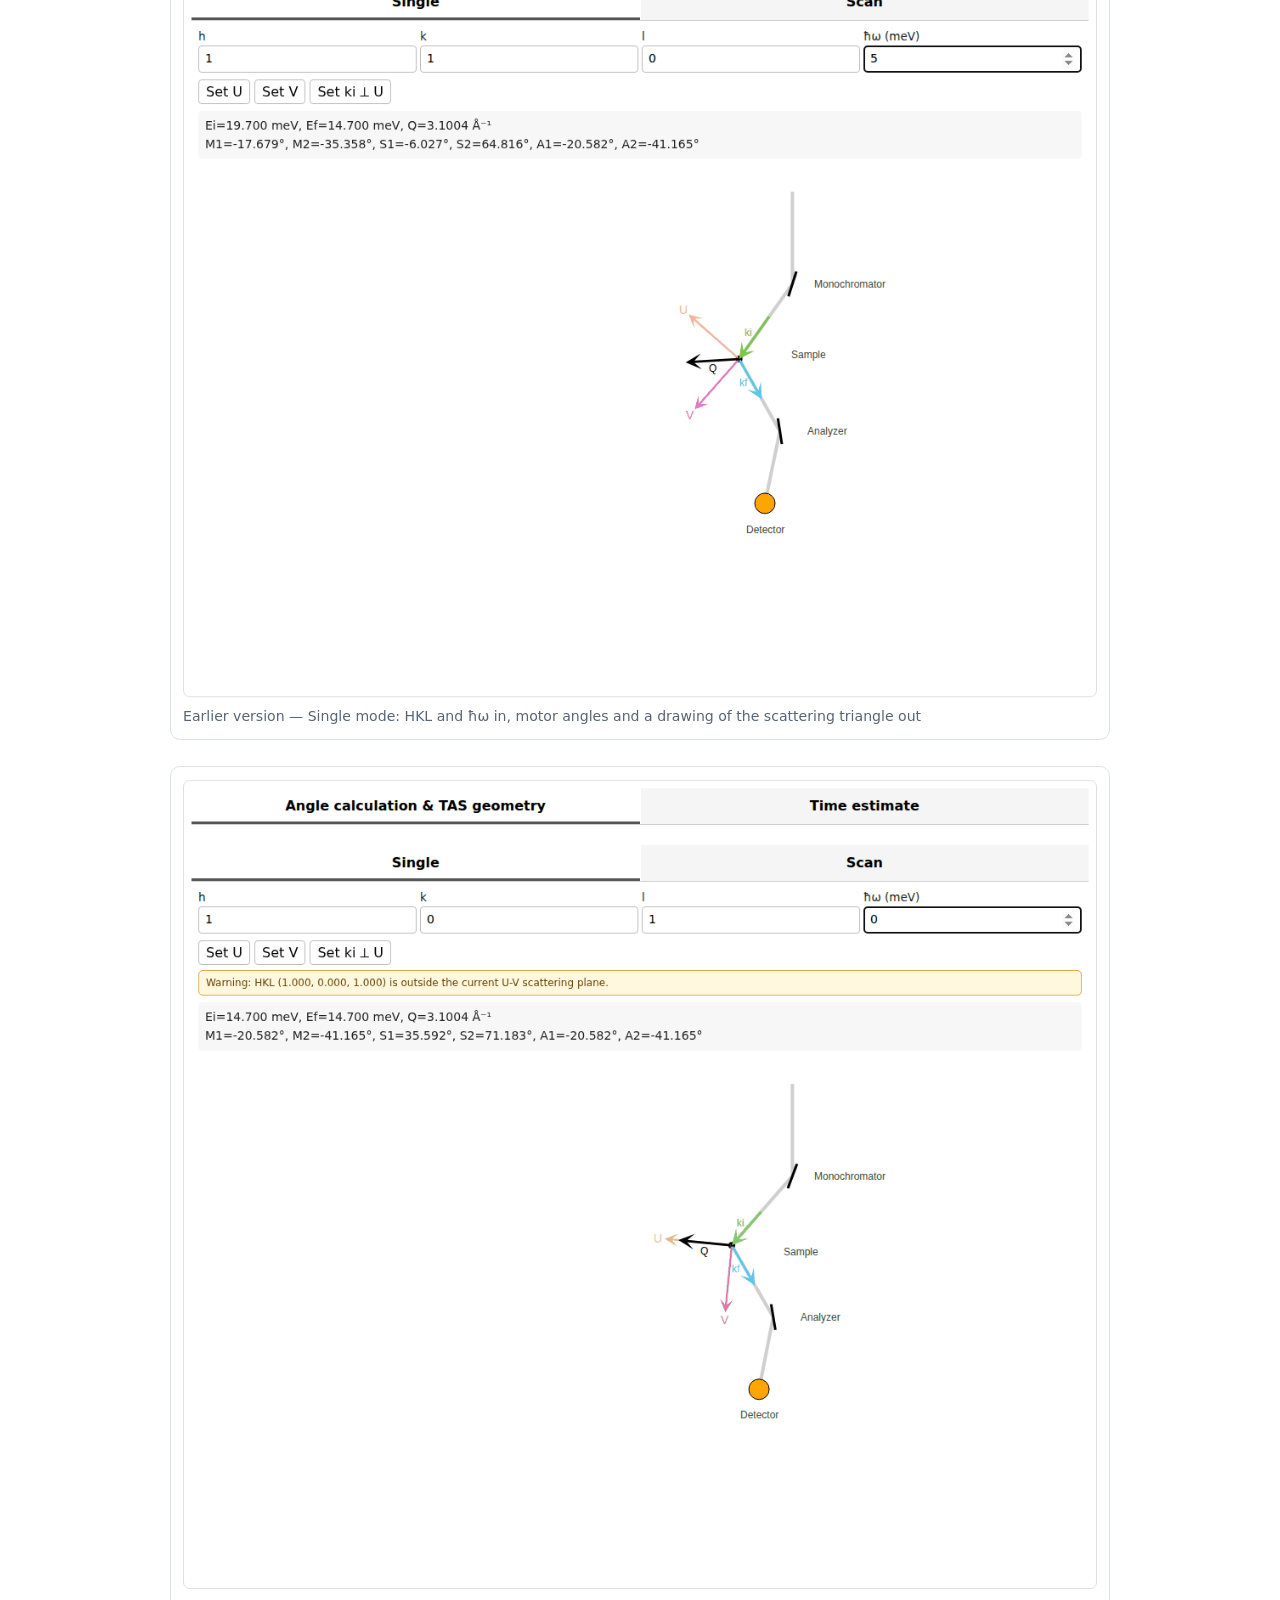
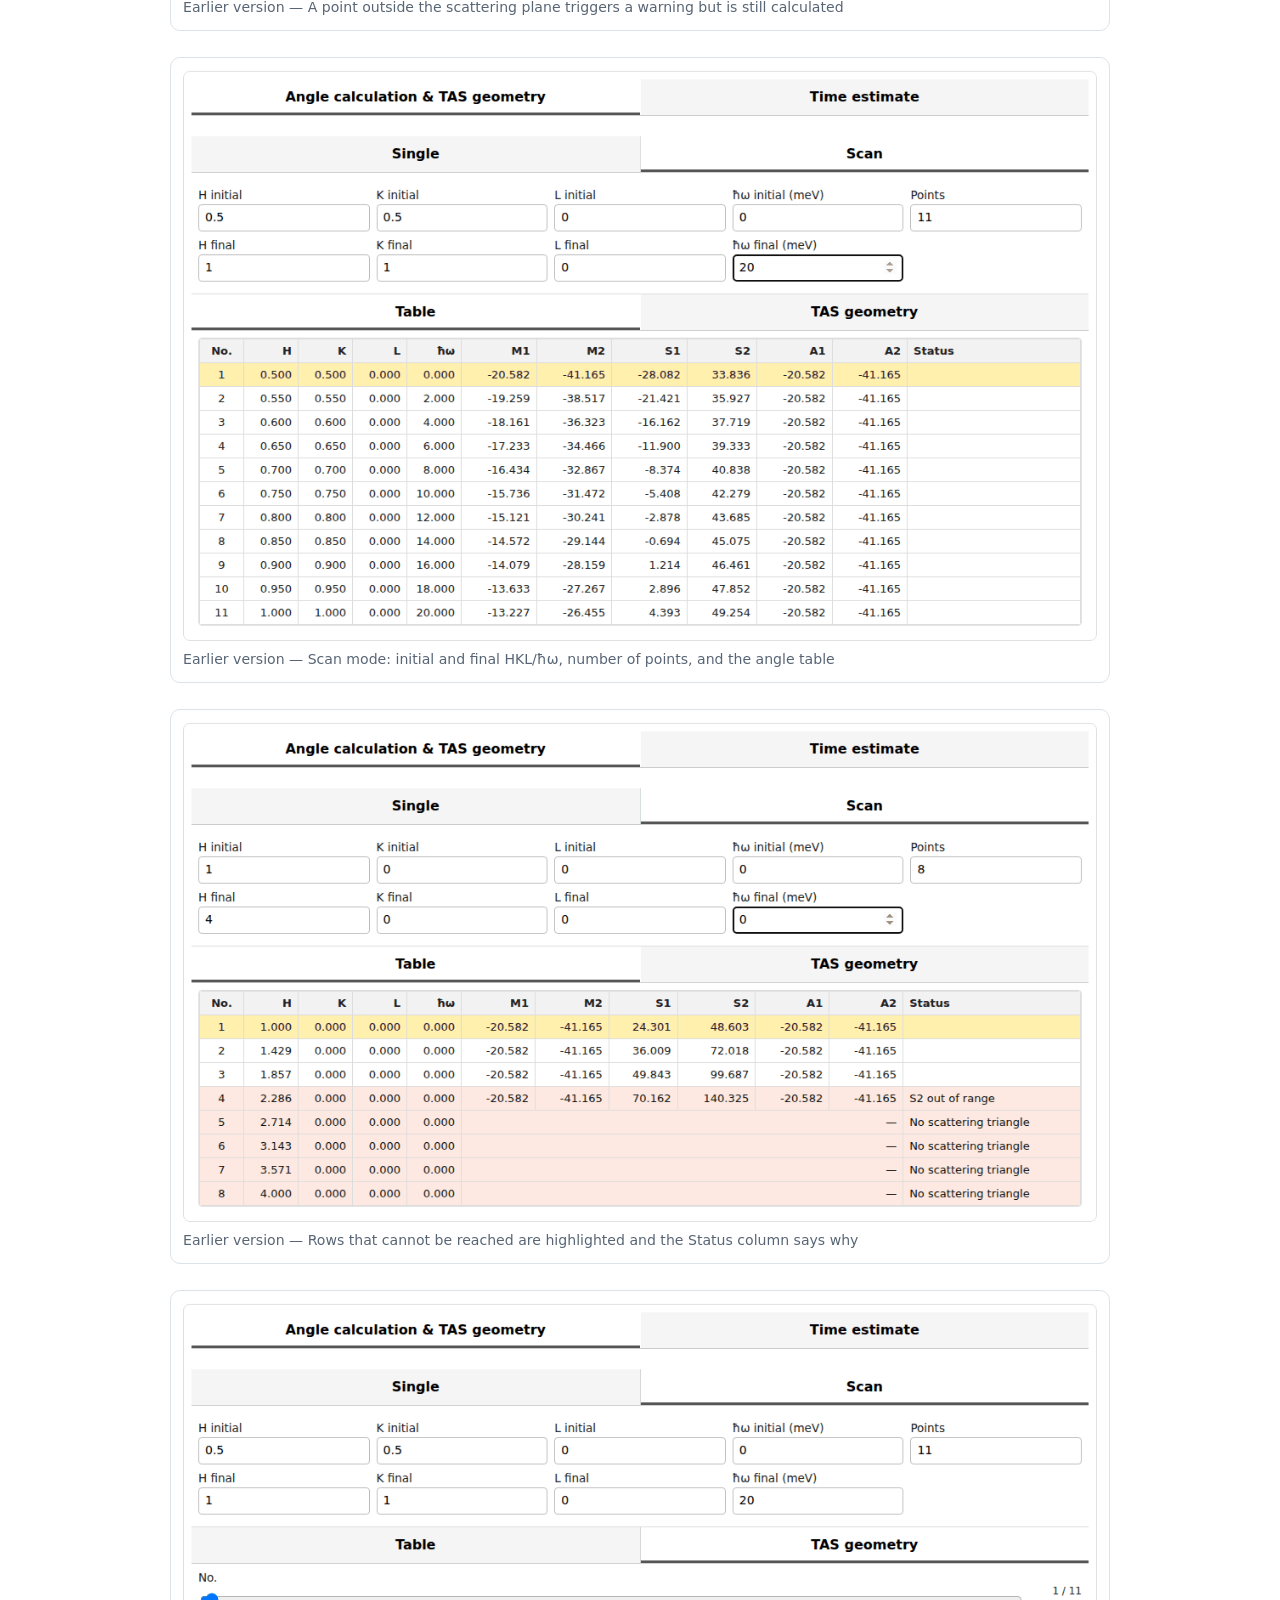
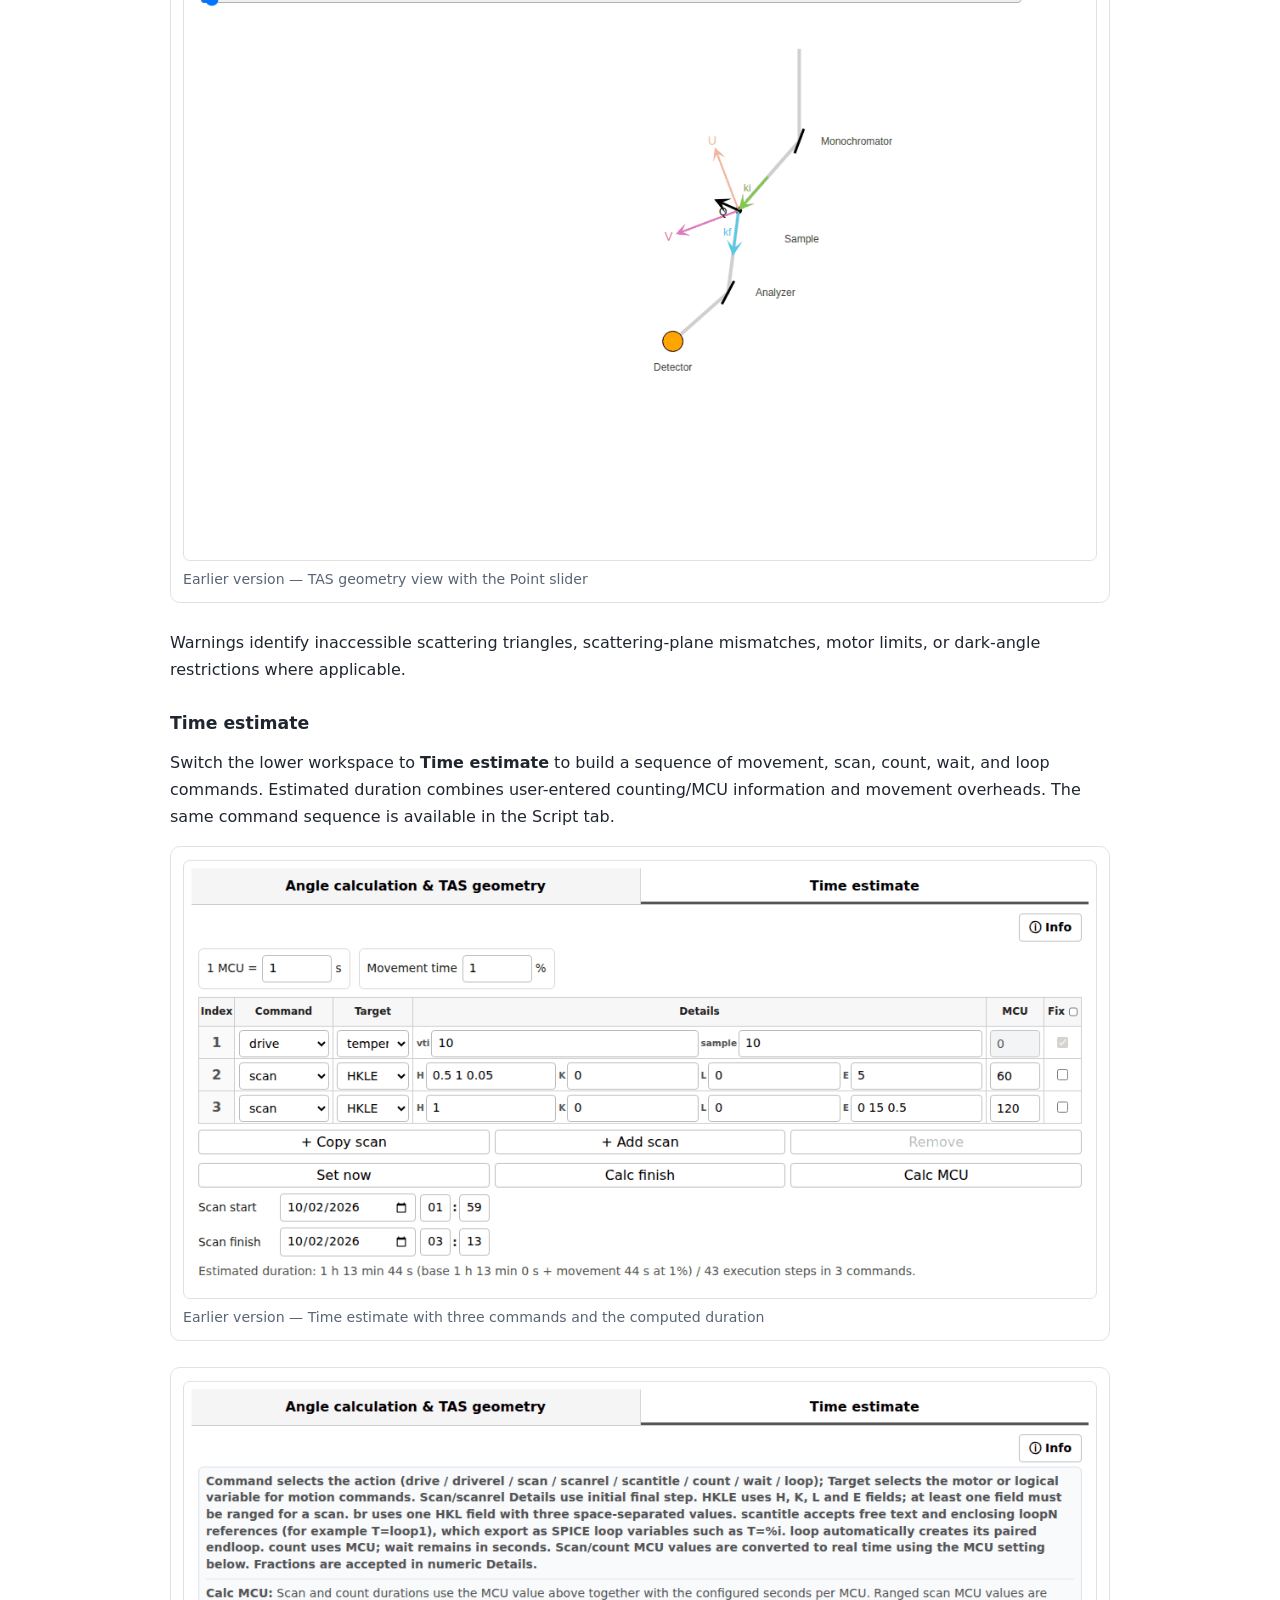
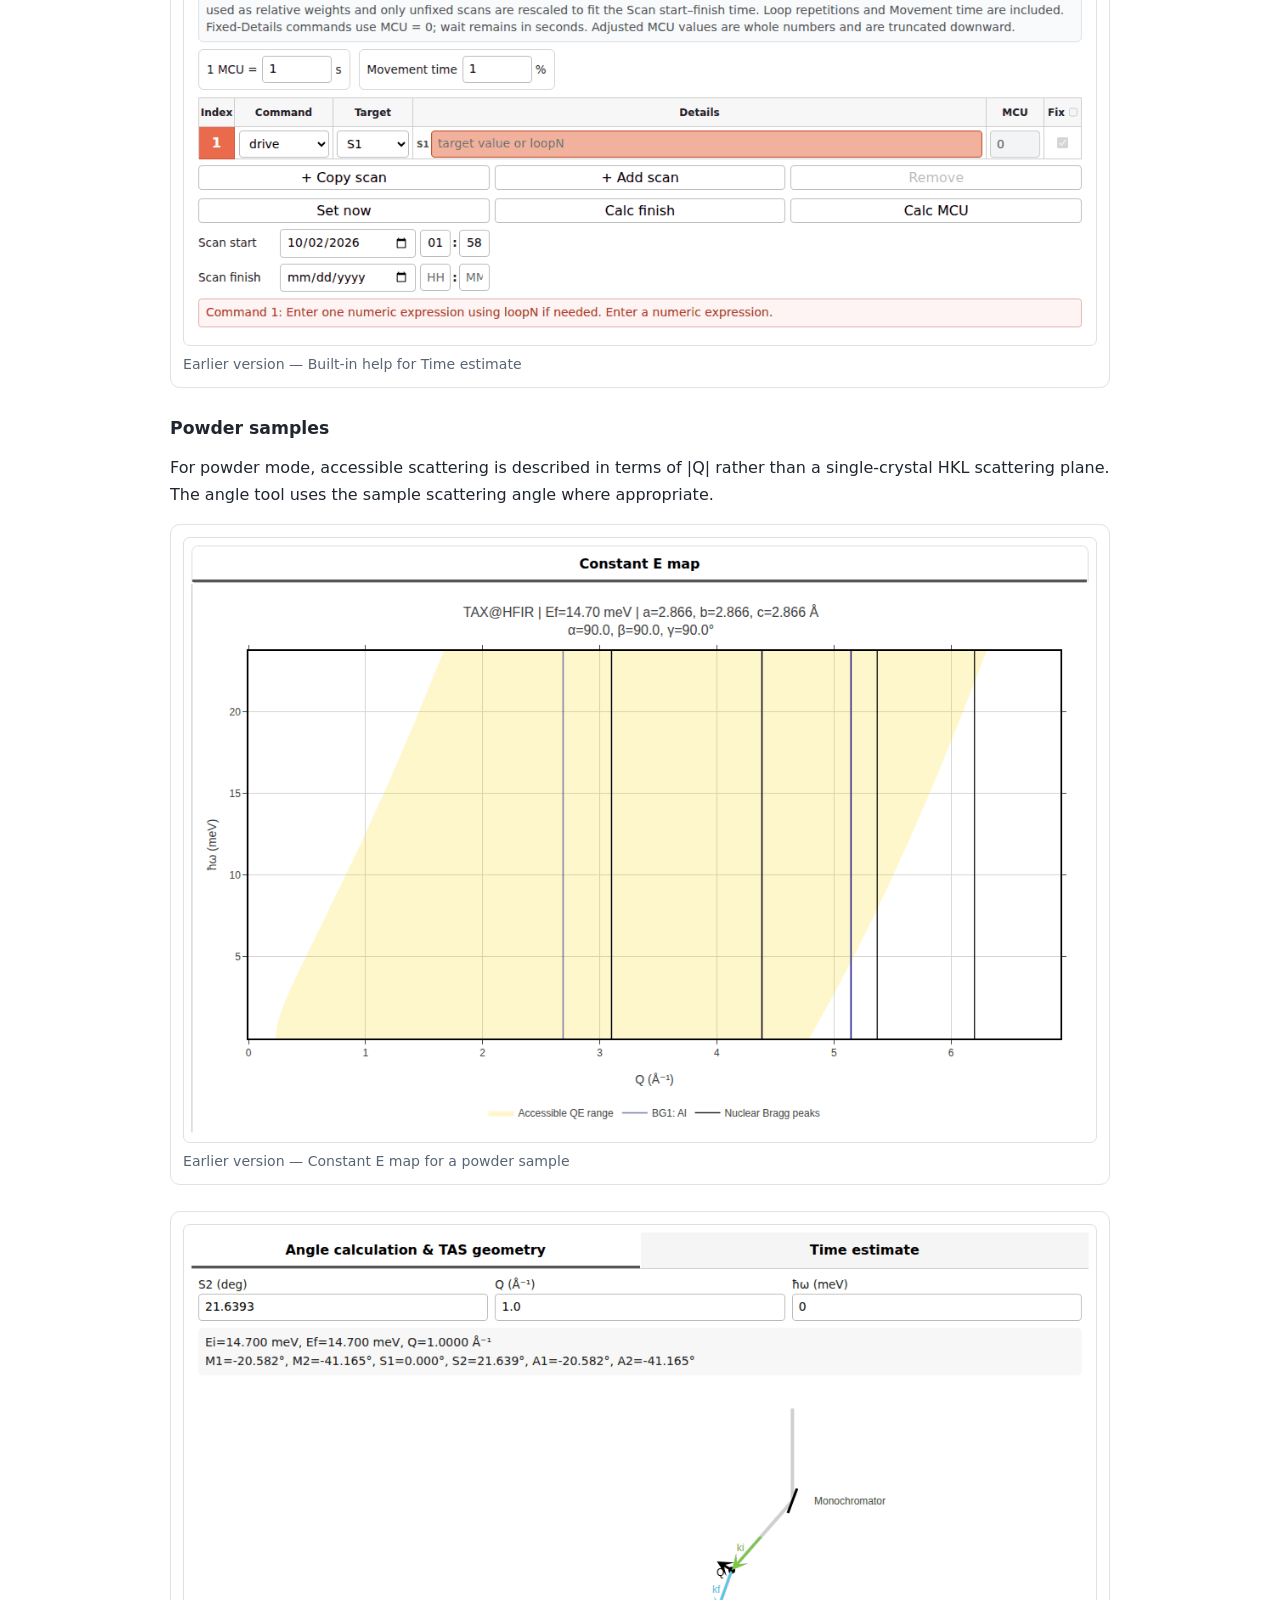
==== commit 1a2bd127: "UI update" ====
--- a/TAS_Simulator_Manual.html
+++ b/TAS_Simulator_Manual.html
@@ -1,329 +1,3 @@
-<!doctype html><html lang="en"><head><meta charset="utf-8"><meta name="viewport" content="width=device-width, initial-scale=1, viewport-fit=cover"><title>TAS Simulator — User Manual</title><style>
-:root{box-sizing:border-box;padding-top:env(safe-area-inset-top,0px);padding-bottom:env(safe-area-inset-bottom,0px);--bg:#fff;--fg:#1f2328;--mut:#59636e;--line:#d1d9e0;--soft:#f6f8fa;--acc:#0b5fb3;--code:#eef1f4}
-@media (prefers-color-scheme:dark){:root:not([data-theme="light"]){--bg:#14171a;--fg:#e6e8ea;--mut:#9aa4ad;--line:#2f353b;--soft:#1c2024;--acc:#6cb2ff;--code:#23282d}}
-:root[data-theme="dark"]{--bg:#14171a;--fg:#e6e8ea;--mut:#9aa4ad;--line:#2f353b;--soft:#1c2024;--acc:#6cb2ff;--code:#23282d}
-html{scroll-padding-top:env(safe-area-inset-top,0px);scroll-behavior:smooth}
-body{margin:0;background:var(--bg);color:var(--fg);font:16px/1.6 -apple-system,"Segoe UI",Roboto,Helvetica,Arial,sans-serif}
-main{width:100%;max-width:none;margin:0;padding:24px clamp(14px,2vw,36px) 80px;box-sizing:border-box}
-h1{font-size:2rem;line-height:1.2;margin:.2em 0 .4em}
-h2{margin-top:2.4em;padding-bottom:.25em;border-bottom:1px solid var(--line)}
-h3{margin-top:1.8em}
-a{color:var(--acc)}
-nav{background:var(--soft);border:1px solid var(--line);border-radius:10px;padding:12px 18px;margin:18px 0}
-nav ol{columns:2;margin:.4em 0 0;padding-left:1.4em}
-@media(max-width:640px){nav ol{columns:1}}
-figure{margin:18px 0;border:1px solid var(--line);border-radius:10px;overflow:hidden;background:#fff}
-figure img{display:block;max-width:100%;height:auto}
-figcaption{padding:8px 12px;font-size:.88rem;color:var(--mut);background:var(--soft);border-top:1px solid var(--line)}
-.tw{overflow-x:auto}
-table{border-collapse:collapse;width:100%;font-size:.93rem}
-th,td{border:1px solid var(--line);padding:6px 10px;text-align:left;vertical-align:top}
-th{background:var(--soft)}
-code{background:var(--code);padding:1px 5px;border-radius:4px;font-size:.9em}
-pre{background:var(--code);padding:12px;border-radius:8px;overflow-x:auto}
-pre code{background:none;padding:0}
-</style></head><body><main><h1>TAS Q-E Range &amp; Resolution Simulator — User Manual</h1><nav><strong>Contents</strong><ol><li><a href="#s1">1. Screen layout and workflow</a></li><li><a href="#s2">2. Instrument configuration</a></li><li><a href="#s3">3. Sample</a></li><li><a href="#s4">4. Dark angle</a></li><li><a href="#s5">5. Q-E Range overview</a></li><li><a href="#s6">6. Q-E Range tab</a></li><li><a href="#s7">7. Angle calculation &amp; TAS geometry</a></li><li><a href="#s8">8. Resolution tab</a></li><li><a href="#s9">9. Time estimate</a></li><li><a href="#s10">10. Script tab</a></li><li><a href="#s11">11. Toolbox</a></li><li><a href="#s12">12. CIF Generator</a></li></ol></nav>
-<p>A browser-based planner for triple-axis spectrometer (TAS) experiments. It shows which (Q, ħω) region your instrument can reach, computes motor angles and the scattering triangle, calculates the resolution ellipsoid, estimates measurement time, and converts scan lists to SPICE macros.</p>
-<ul>
-<li>Live tool: <a href="https://hodaka-kikuchi.github.io/TAS_Simulator/">https://hodaka-kikuchi.github.io/TAS_Simulator/</a></li>
-<li>Source: <a href="https://github.com/Hodaka-Kikuchi/TAS_Simulator">https://github.com/Hodaka-Kikuchi/TAS_Simulator</a></li>
-</ul>
-<p>All screenshots were taken from the running application. The examples use <strong>TAX@HFIR</strong> (Ef = 14.7 meV) and a bcc iron-like crystal (space group 229, a = 2.866 Å, scattering plane (100)/(010)).</p>
-<p><figure><img loading="lazy" src="[data-uri]" alt="The full application: setup panels on the left, the Q-E Range tab with the Constant E map on the right"><figcaption>The full application: setup panels on the left, the Q-E Range tab with the Constant E map on the right</figcaption></figure></p>
-<h2 id="s1">1. Screen layout and workflow</h2>
-<div class="tw"><table>
-<thead>
-<tr>
-<th>Area</th>
-<th>Contents</th>
-</tr>
-</thead>
-<tbody><tr>
-<td><strong>Header</strong></td>
-<td>Title, a status line (e.g. &quot;8 instrument(s), 5 BG CIF material(s), 5 sample environment(s), 89 neutron-data record(s) loaded&quot;) and a GitHub link</td>
-</tr>
-<tr>
-<td><strong>Left column</strong></td>
-<td><em>Instrument configuration</em>, <em>Sample</em> (including <em>Background scattering</em>), <em>Dark angle</em></td>
-</tr>
-<tr>
-<td><strong>Tabs</strong></td>
-<td><strong>Q-E Range</strong>, <strong>Resolution</strong>, <strong>Toolbox</strong>, <strong>CIF Generator</strong>, <strong>Script</strong></td>
-</tr>
-<tr>
-<td><strong>Q-E Range tab</strong></td>
-<td>Top card: <em>Constant E map</em> / <em>Q vector–E map</em>. Bottom card: <em>Angle calculation &amp; TAS geometry</em> / <em>Time estimate</em></td>
-</tr>
-</tbody></table></div>
-<p>Typical workflow:</p>
-<ol>
-<li>Choose the instrument (Section 2).</li>
-<li>Describe the sample and orientation (3), optional backgrounds and dark angles (4–5).</li>
-<li>Explore reachable space (6) and compute angles (7).</li>
-<li>Check resolution (8).</li>
-<li>Build the scan list, estimate time (9) and export SPICE (10).</li>
-</ol>
-<h2 id="s2">2. Instrument configuration</h2>
-<p><figure><img loading="lazy" src="[data-uri]" alt="Instrument configuration panel"><figcaption>Instrument configuration panel</figcaption></figure></p>
-<p><strong>Instrument</strong> loads a preset (the page lists those found in the <code>instrument/</code> folder):</p>
-<div class="tw"><table>
-<thead>
-<tr>
-<th>Preset</th>
-<th>Energy mode (as shipped)</th>
-<th>Sign</th>
-</tr>
-</thead>
-<tbody><tr>
-<td>Alignment station@HFIR</td>
-<td>Ei fixed, 14.0 meV</td>
-<td><code>+-+</code></td>
-</tr>
-<tr>
-<td>CTAX@HFIR</td>
-<td>Ef fixed, 4.8 meV</td>
-<td><code>-+-</code></td>
-</tr>
-<tr>
-<td>VERITAS@HFIR</td>
-<td>Ei fixed, 14.7 meV</td>
-<td><code>+-+</code></td>
-</tr>
-<tr>
-<td>PTAX@HFIR</td>
-<td>Ef fixed, 13.5 meV</td>
-<td><code>+++</code></td>
-</tr>
-<tr>
-<td>Poplar (standard) / Poplar (Larmor) @HFIR</td>
-<td>Ei-dependent S2 limits</td>
-<td>—</td>
-</tr>
-<tr>
-<td>TAX@HFIR</td>
-<td>Ef fixed, 14.7 meV</td>
-<td><code>-+-</code></td>
-</tr>
-<tr>
-<td>HODACA/HER (C11)@JRR3</td>
-<td>Ef fixed, 3.635 meV</td>
-<td><code>+-+</code></td>
-</tr>
-</tbody></table></div>
-<div class="tw"><table>
-<thead>
-<tr>
-<th>Field</th>
-<th>Meaning</th>
-</tr>
-</thead>
-<tbody><tr>
-<td><strong>Energy mode</strong></td>
-<td><em>Ei fixed</em> or <em>Ef fixed</em>. The energy box beside it is relabelled <strong>Ei (meV)</strong> or <strong>Ef (meV)</strong> accordingly</td>
-</tr>
-<tr>
-<td><strong>Geometry</strong></td>
-<td><em>W</em> or <em>anti-W</em></td>
-</tr>
-<tr>
-<td><strong>Sign</strong></td>
-<td>Rotation-sense convention (<code>+++</code>, <code>+-+</code>, <code>-+-</code>) taken directly from the instrument file. In <code>+-+</code>, positive S1 and S2 are clockwise in the geometry drawing</td>
-</tr>
-<tr>
-<td><strong>λ/2 (range simulation)</strong></td>
-<td>Includes λ/2 contamination when computing the reachable range</td>
-</tr>
-<tr>
-<td><strong>S1 min / S1 max (deg)</strong></td>
-<td>Sample rotation limits</td>
-</tr>
-<tr>
-<td><strong>S2 min (deg)</strong></td>
-<td>Smallest scattering angle</td>
-</tr>
-<tr>
-<td><strong>JSON S2 max (deg)</strong></td>
-<td>Read-only S2 maximum from the instrument file; it may depend on energy (energy-dependent S2 limit table)</td>
-</tr>
-<tr>
-<td><strong>ΔS2 max (deg)</strong></td>
-<td>Reduction applied to the S2 maximum</td>
-</tr>
-<tr>
-<td><strong>Effective S2 max (deg)</strong></td>
-<td>The S2 maximum actually used (the map legend shows it, e.g. &quot;5° ≤ S2 ≤ 128°&quot;)</td>
-</tr>
-</tbody></table></div>
-<h2 id="s3">3. Sample</h2>
-<p><figure><img loading="lazy" src="[data-uri]" alt="Sample panel with Bragg-peak orientation and an aluminium background selected"><figcaption>Sample panel with Bragg-peak orientation and an aluminium background selected</figcaption></figure></p>
-<p><strong>Type.</strong> <em>Single crystal</em> uses lattice, scattering plane and orientation. <em>Powder</em> hides those and works with |Q| only (Section 6.3).</p>
-<p><strong>Space group.</strong> Type a number (1–230) in <strong>Space group #</strong> or pick from the <strong>Space group</strong> list. The lattice fields are then constrained by symmetry: for cubic group 229, <strong>b</strong> and <strong>c</strong> become read-only and follow <strong>a</strong> (a tooltip says &quot;b = a by cubic symmetry&quot;), and the angles lock to 90°.</p>
-<p><strong>Select CIF / Clear.</strong> Loads a CIF; its name appears in the grey box.</p>
-<p><strong>Lattice parameters.</strong> a, b, c (Å) and α, β, γ (deg).</p>
-<p><strong>Scattering plane.</strong> Enter <strong>U</strong> and <strong>V</strong> (h k l). <strong>W</strong> is derived automatically (&quot;auto: (0, 0, 1)&quot;). The <strong>↕</strong> button swaps U and V.</p>
-<p><strong>Propagation vectors.</strong> A first vector <strong>k1</strong> (k1_h, k1_k, k1_l) exists by default; <strong>+ Add propagation vector</strong> adds more, <strong>Remove</strong> deletes one, and the <strong>show</strong> checkbox toggles the red magnetic-peak markers on the maps.</p>
-<p><strong>Sample orientation.</strong> Choose how the crystal sits relative to the beam:</p>
-<ul>
-<li><em>ki ⟂ U</em>, <em>ki ⟂ V</em>, <em>ki ∥ U</em>, <em>ki ∥ V</em>;</li>
-<li><em>Bragg peak position</em> — enter <strong>h, k, l</strong> and the observed <strong>S1 (deg)</strong> of that peak. A warning appears if the HKL is outside the U–V plane.</li>
-</ul>
-<p><strong>Background scattering.</strong> <strong>+ Add background</strong> adds BG1, BG2, … selectors with choices <strong>None, Al, Cu, Fe, Ti, W</strong> (bundled powder CIFs). Their powder rings appear on the Constant E map and, on the Q vector–E map, where each ring crosses the HKL path. <strong>Remove</strong> deletes one.</p>
-<p><figure><img loading="lazy" src="[data-uri]" alt="Powder mode hides the single-crystal inputs"><figcaption>Powder mode hides the single-crystal inputs</figcaption></figure></p>
-<h2 id="s4">4. Dark angle</h2>
-<p><figure><img loading="lazy" src="[data-uri]" alt="Dark angle panel: a vertical-magnet preset (MAG-I) and a second, empty dark angle"><figcaption>Dark angle panel: a vertical-magnet preset (MAG-I) and a second, empty dark angle</figcaption></figure></p>
-<p>Dark angles mark angular regions blocked by sample environments (cryostats, magnets, stoppers).</p>
-<ul>
-<li>The top <strong>show</strong> checkbox displays all dark-angle overlays; each dark angle also has its own enable checkbox.</li>
-<li><strong>Sample environment</strong> presets: <em>Standard</em>, <em>MAG-I</em> (vertical magnet), <em>Horizontal Magnet</em>, <em>Pressure Cell</em>, <em>Uniaxial Pressure Cell</em>, <em>Direct beam stopper</em>. Choosing one fills the reference and ranges.</li>
-<li><strong>Reference</strong>: <em>Reference Q</em> (then give <strong>h, k, l</strong>), <em>Direct beam</em>, or <em>Fixed</em>.</li>
-<li><strong>Rotation (deg)</strong> rotates the environment.</li>
-<li>Range table (<strong>No. / From / To / Offset</strong>): <strong>+ Add range</strong> adds a blocked interval, <strong>Remove</strong> deletes one.</li>
-<li><strong>+ Add dark angle</strong> adds another environment; <strong>Remove</strong> (top right of each) deletes it.</li>
-</ul>
-<p>The geometry tools report <code>ki blocked</code>, <code>kf blocked</code> or <code>fixed blocked</code> when a setting falls in a blocked region.</p>
-<h2 id="s5">5. Q-E Range overview</h2>
-<p>The <strong>Q-E Range</strong> tab computes the accessible region from the S1/S2 limits, energy mode, λ/2 option and dark angles.</p>
-<h2 id="s6">6. Q-E Range tab</h2>
-<h3>6.1 Constant E map</h3>
-<p><figure><img loading="lazy" src="[data-uri]" alt="Constant E map at ħω = 11.9 meV with an Al background ring set and magnetic peaks"><figcaption>Constant E map at ħω = 11.9 meV with an Al background ring set and magnetic peaks</figcaption></figure></p>
-<ul>
-<li>The title lists instrument, fixed energy, lattice, space group and plane.</li>
-<li>Yellow area = <strong>Accessible Q</strong>; black dots = nuclear Bragg peaks (labels can be switched off with <strong>Display labels of nuclear Bragg peaks</strong>); red dots = magnetic peaks from the propagation vector; coloured circles = background powder rings.</li>
-<li><strong>Q unit</strong>: Å⁻¹ or r.l.u.</li>
-<li><strong>ħω (meV)</strong> slider and box select the energy transfer; <strong>S2 (deg)</strong> slider and box draw a constant-S2 ring.</li>
-<li>The white central disc is the region excluded by the minimum S2 / dark angle.</li>
-</ul>
-<h3>6.2 Q vector–E map</h3>
-<p><figure><img loading="lazy" src="[data-uri]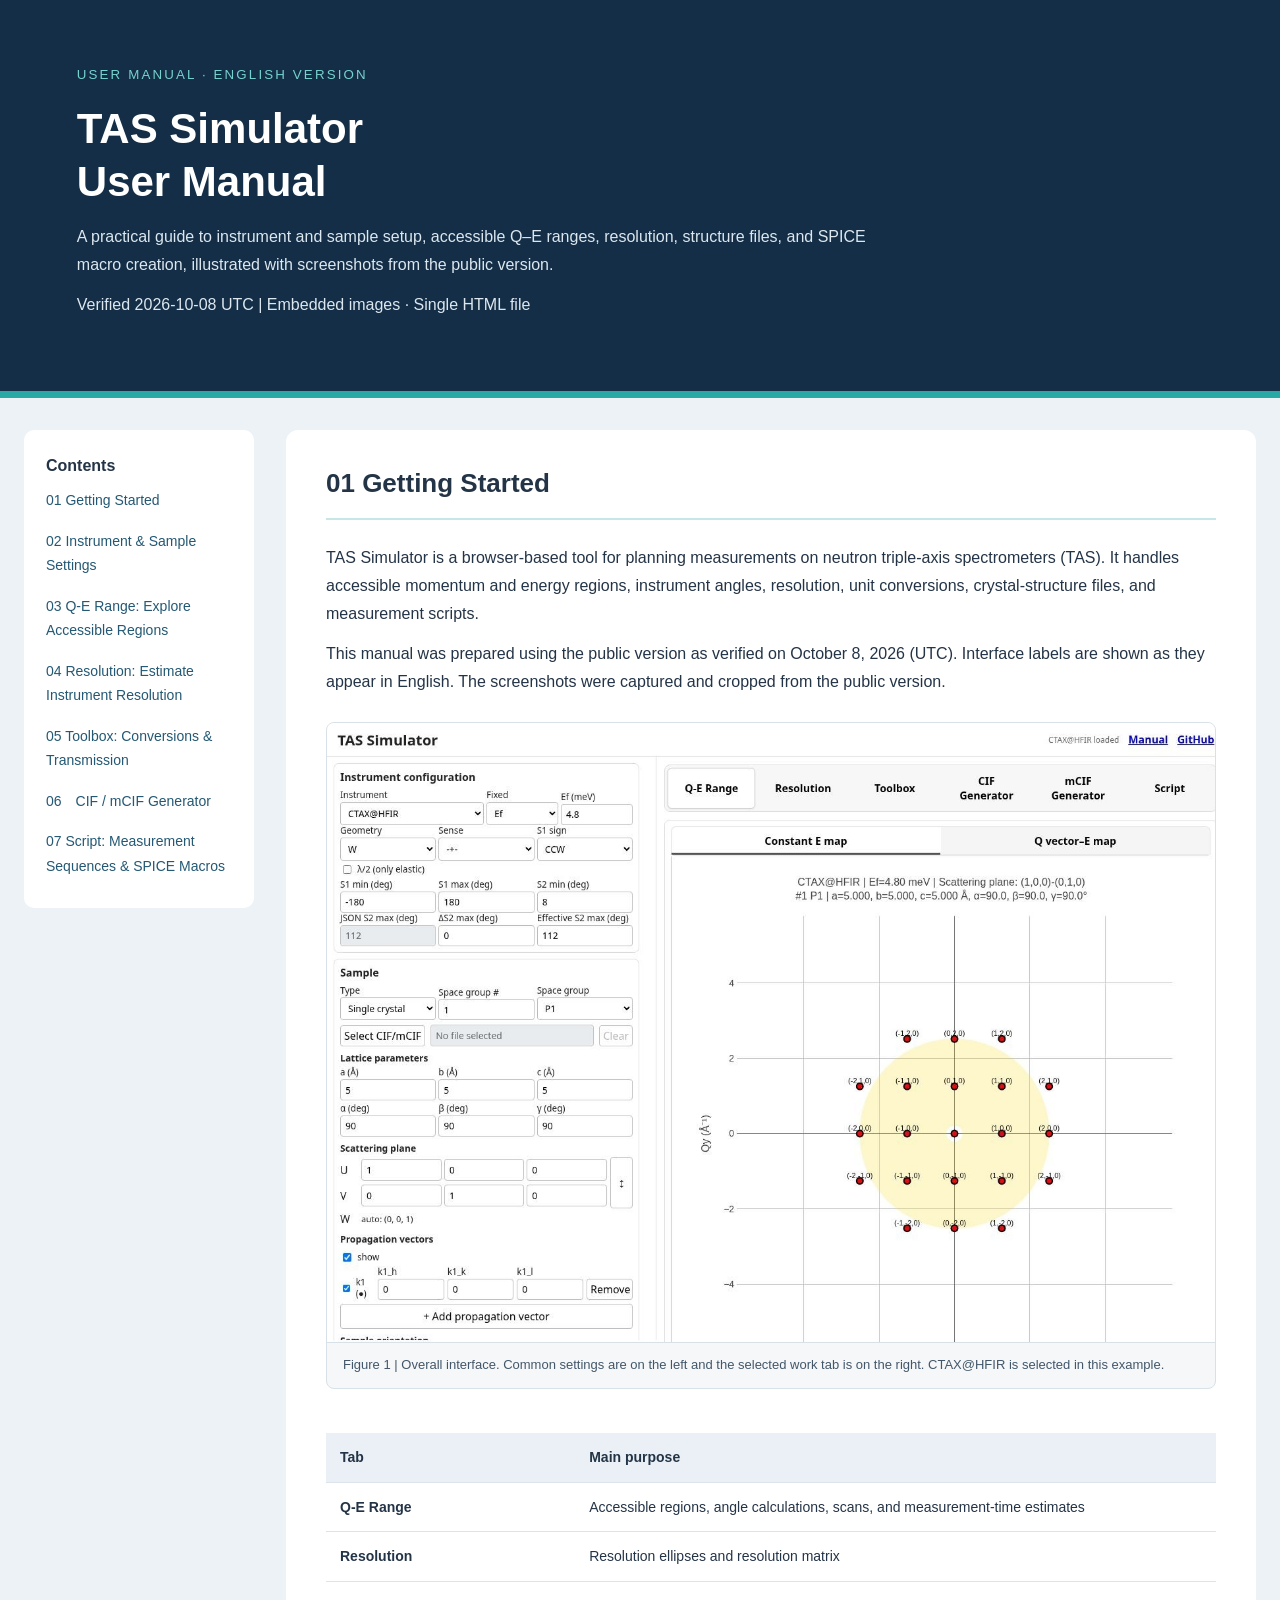
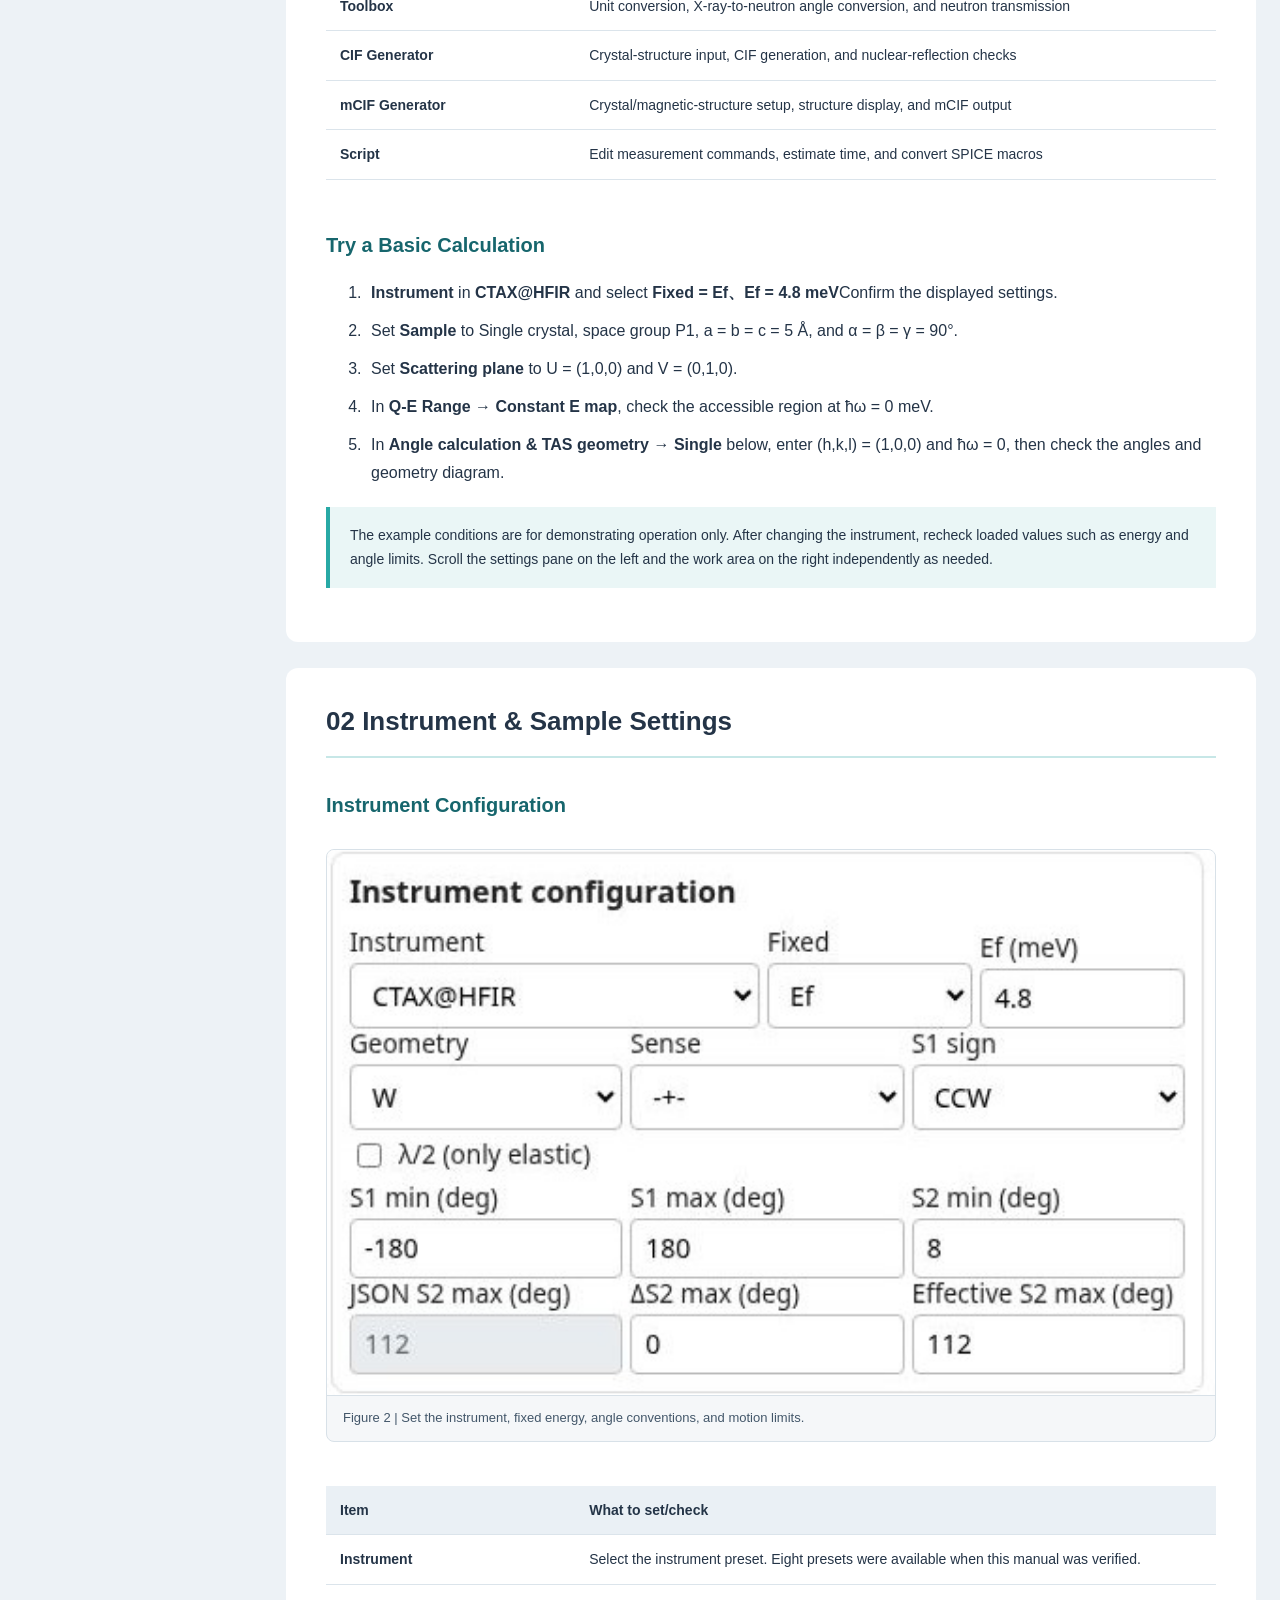
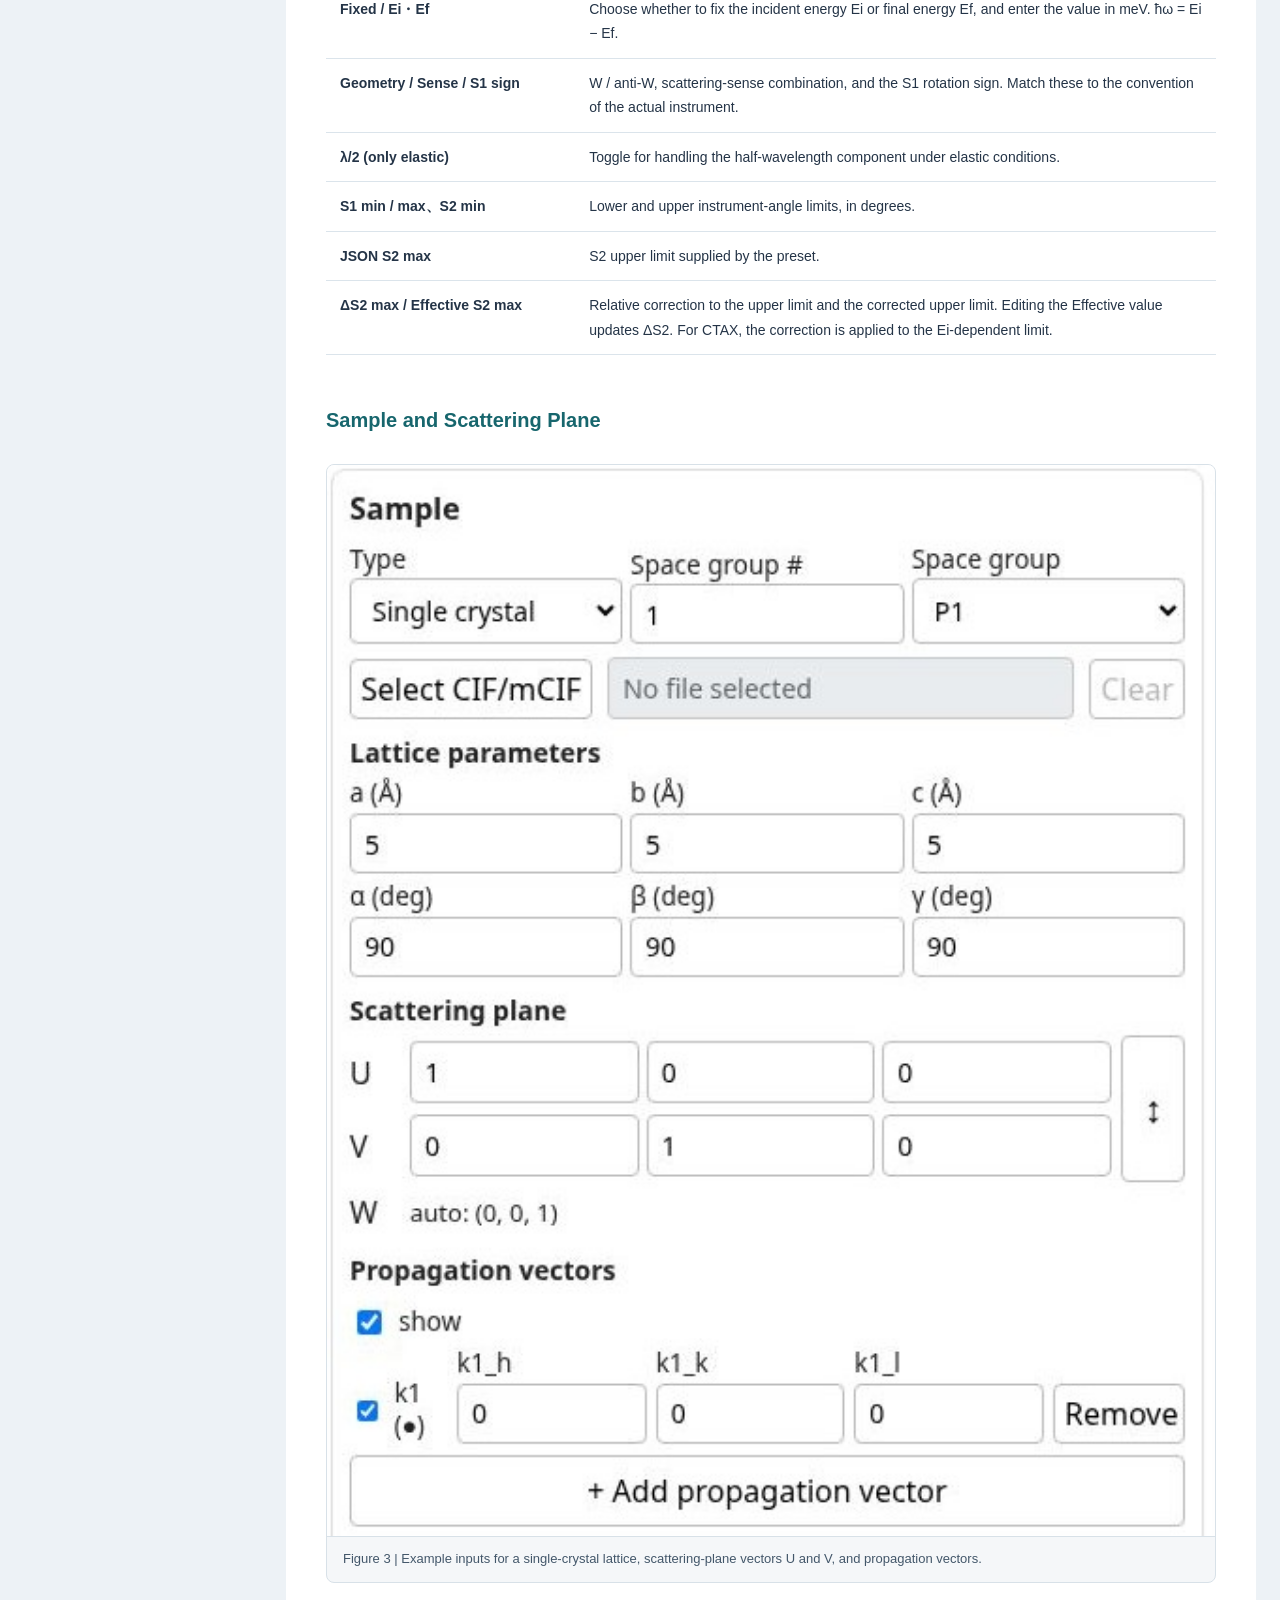
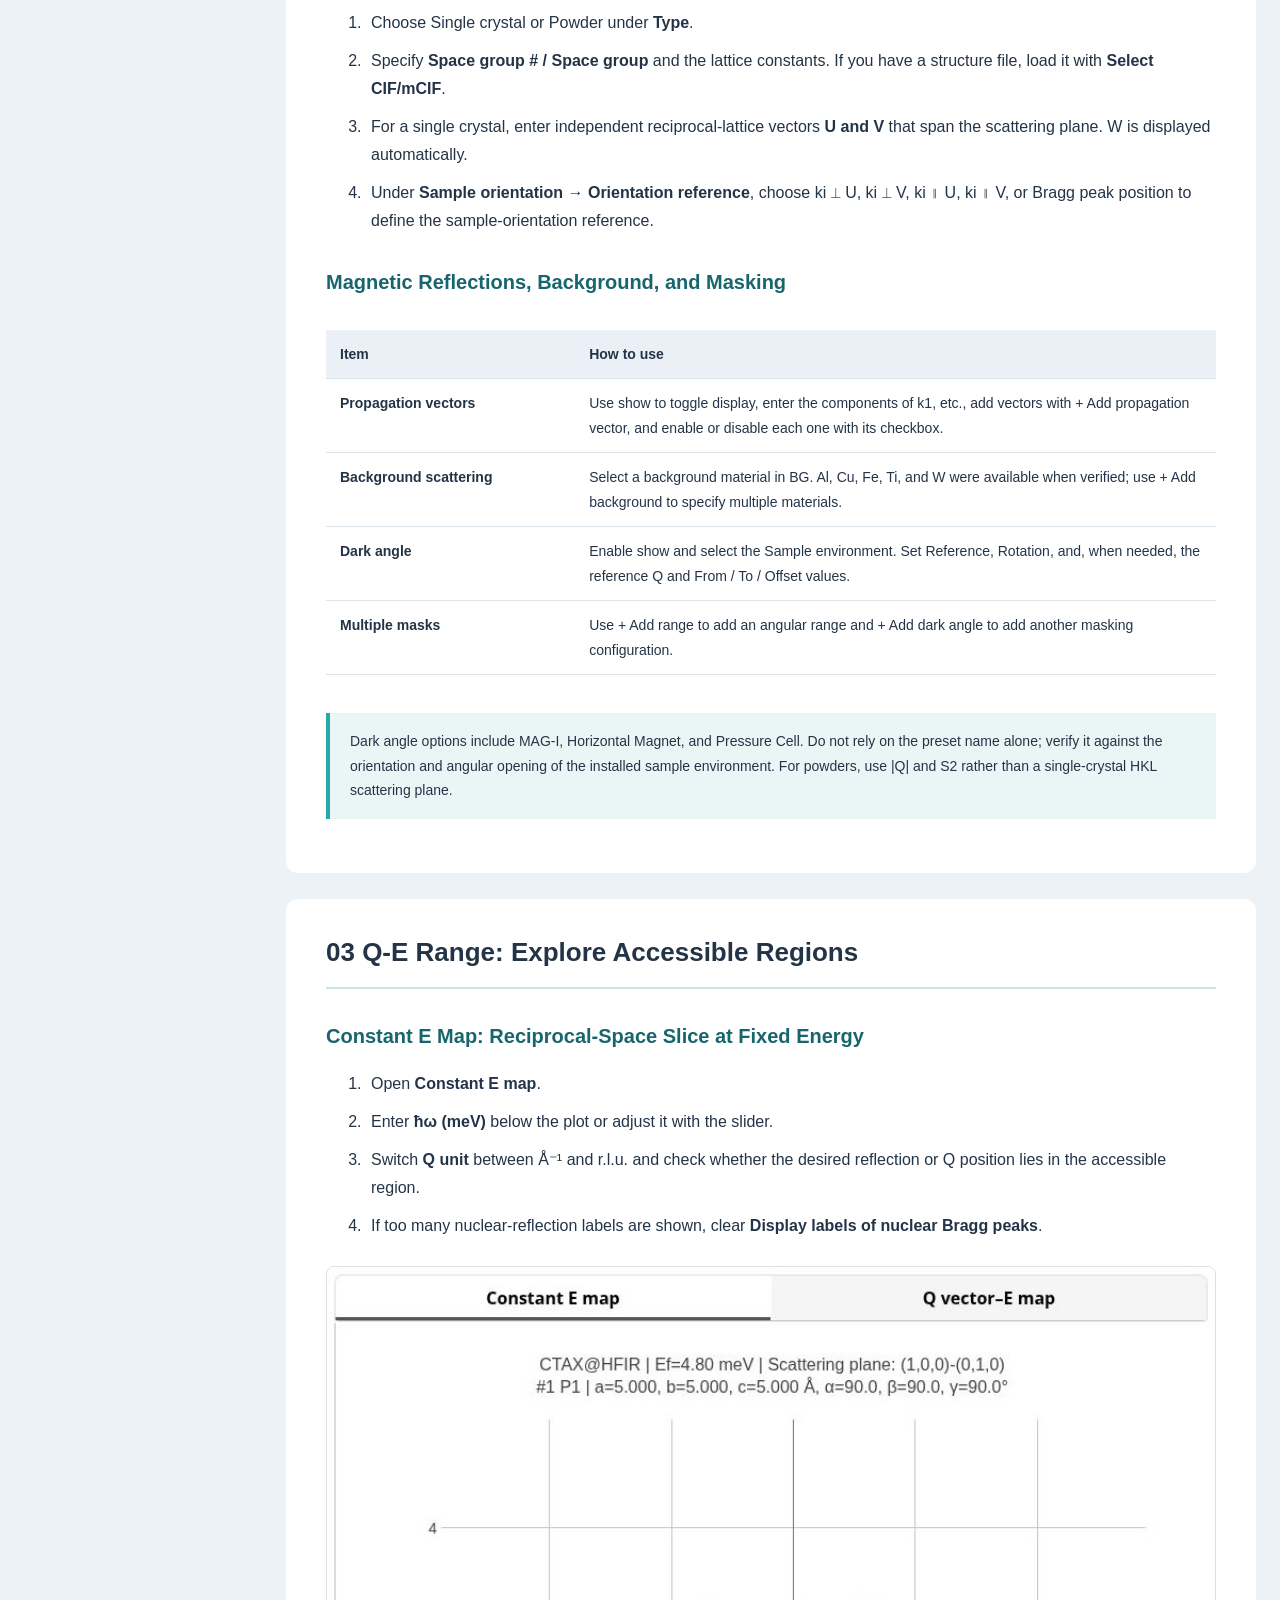
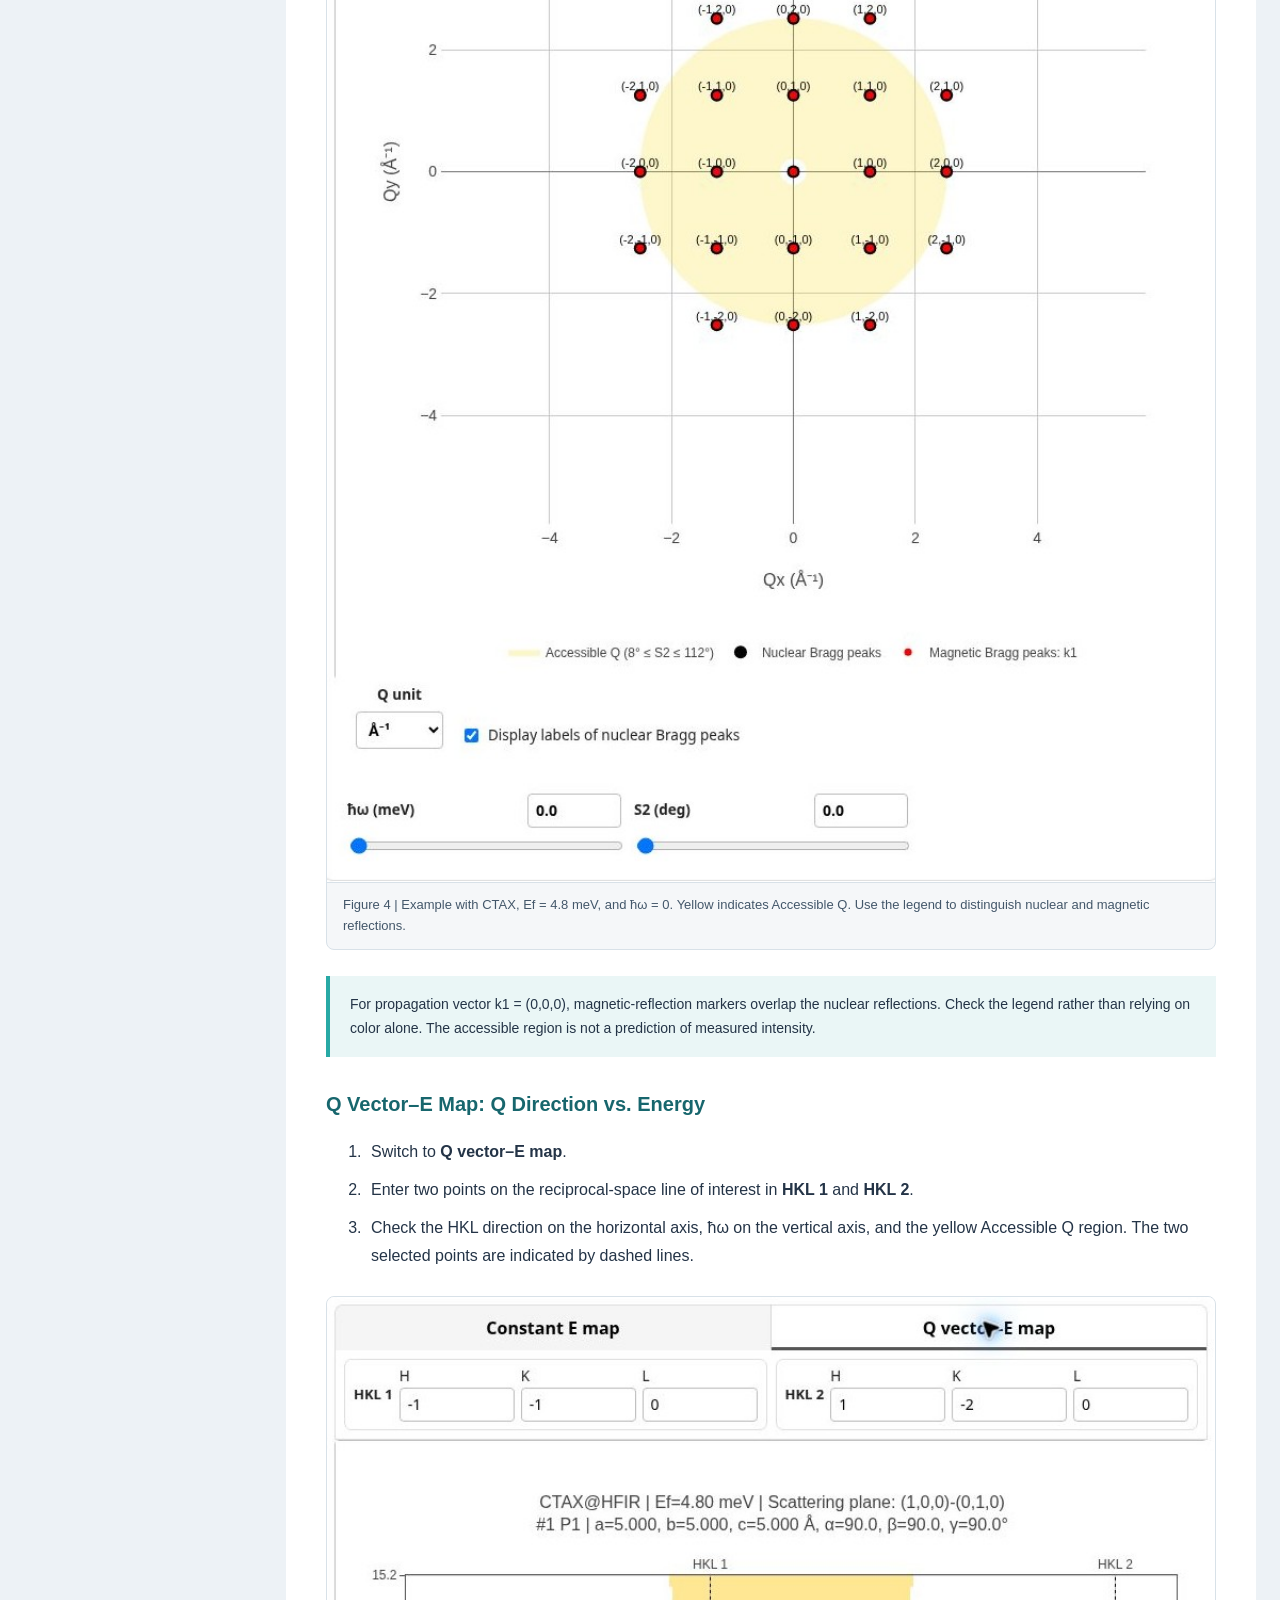
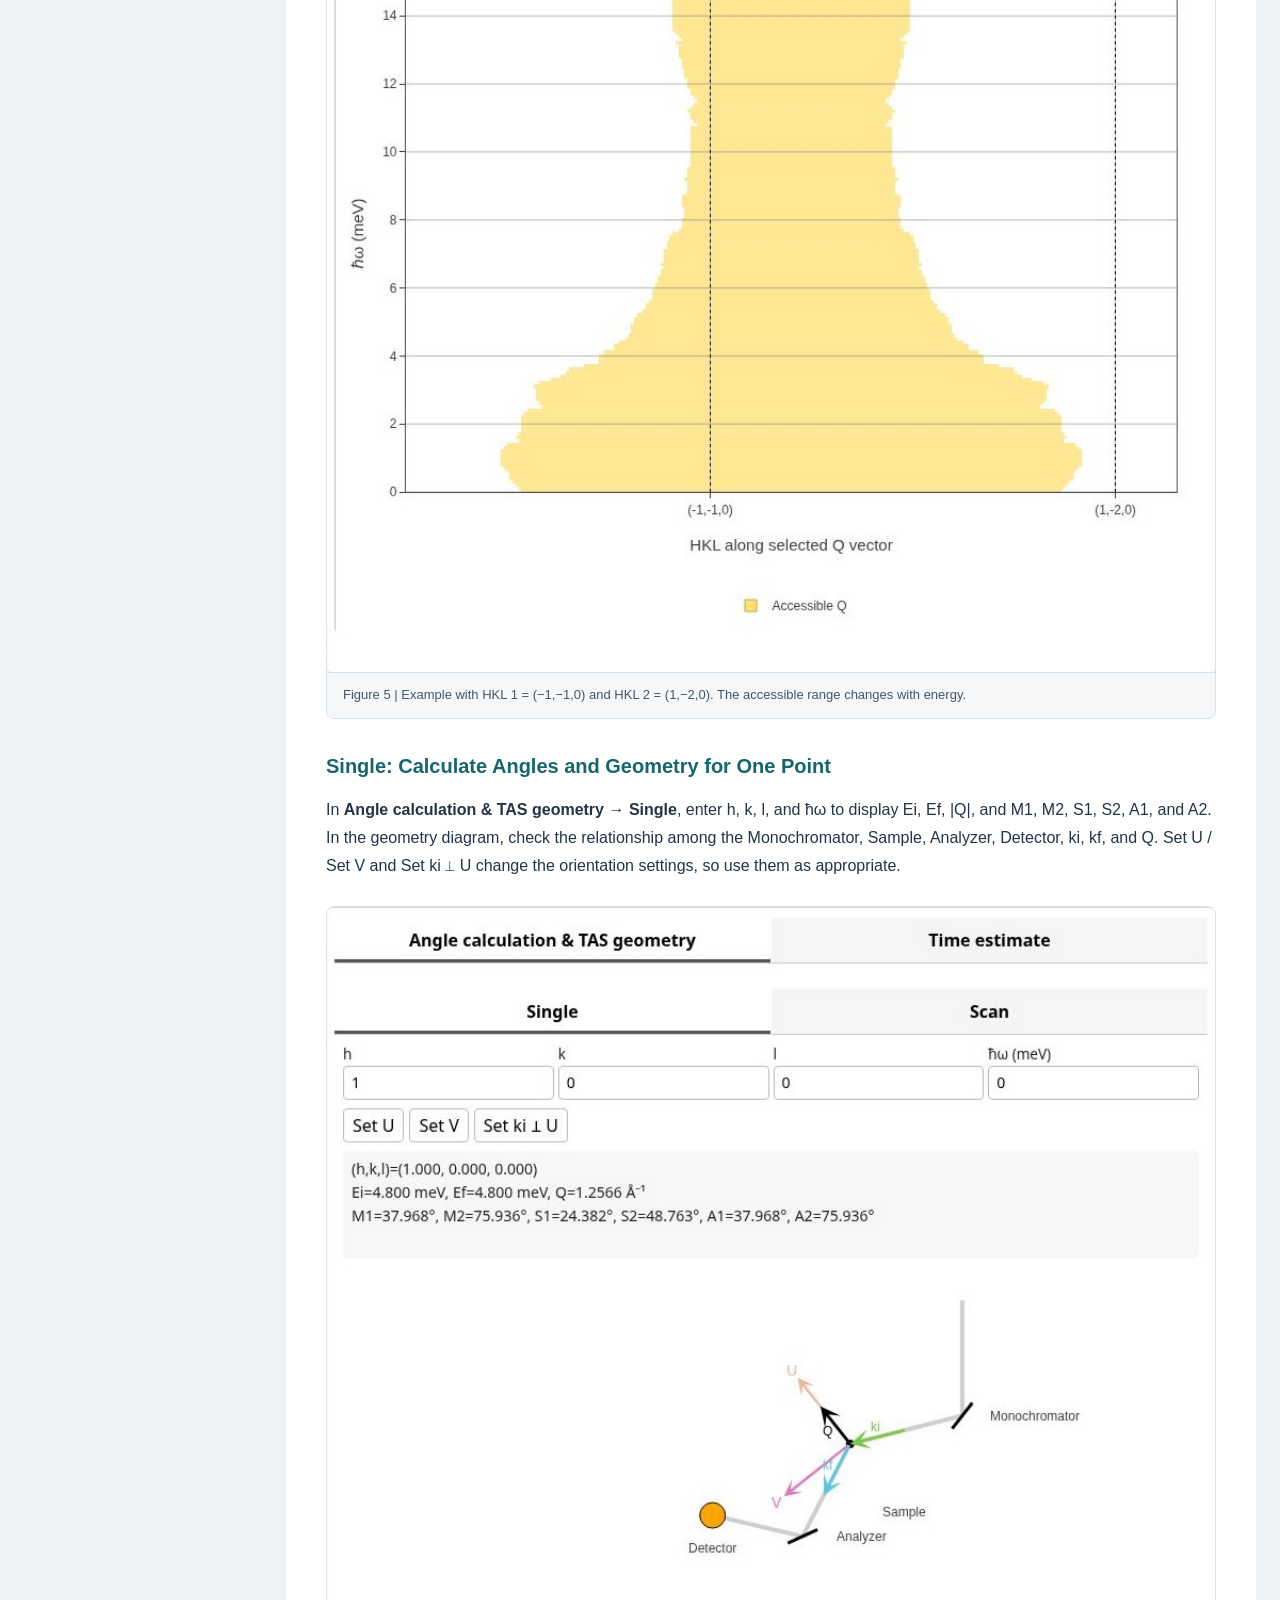
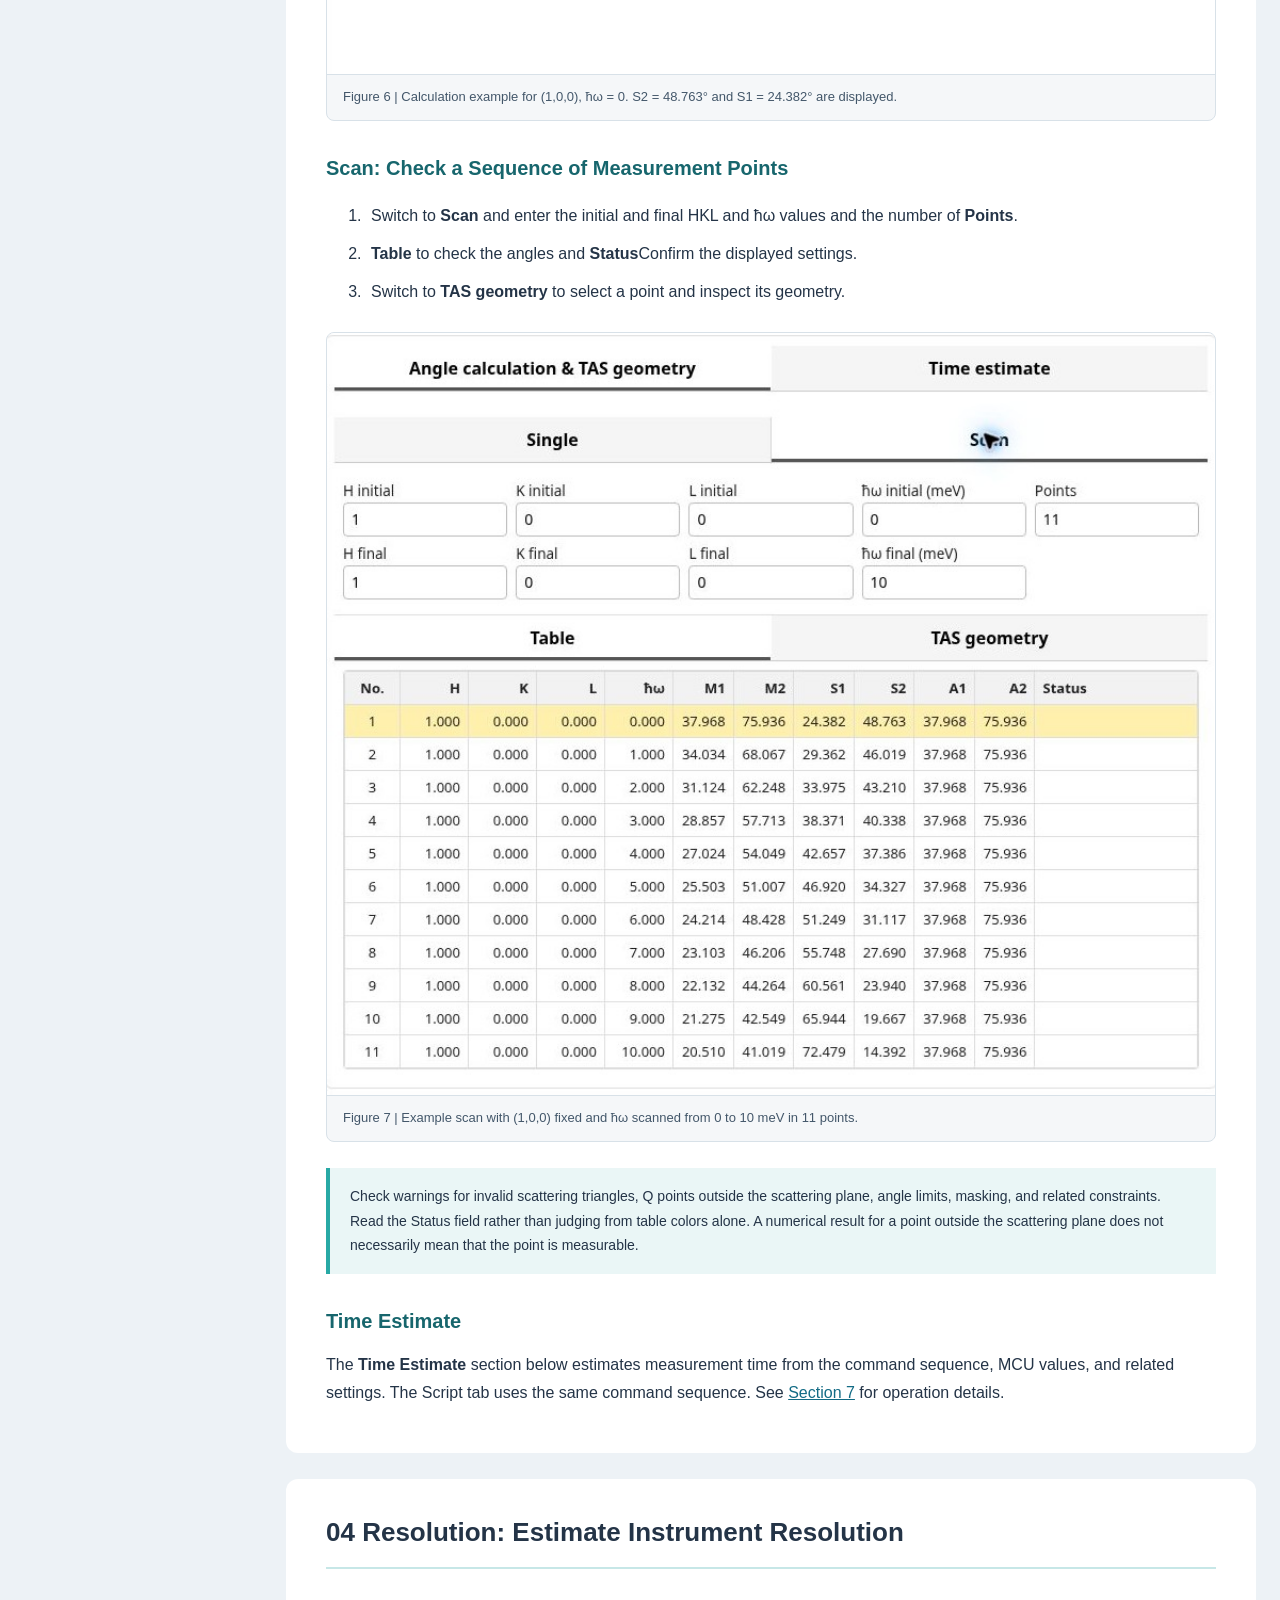
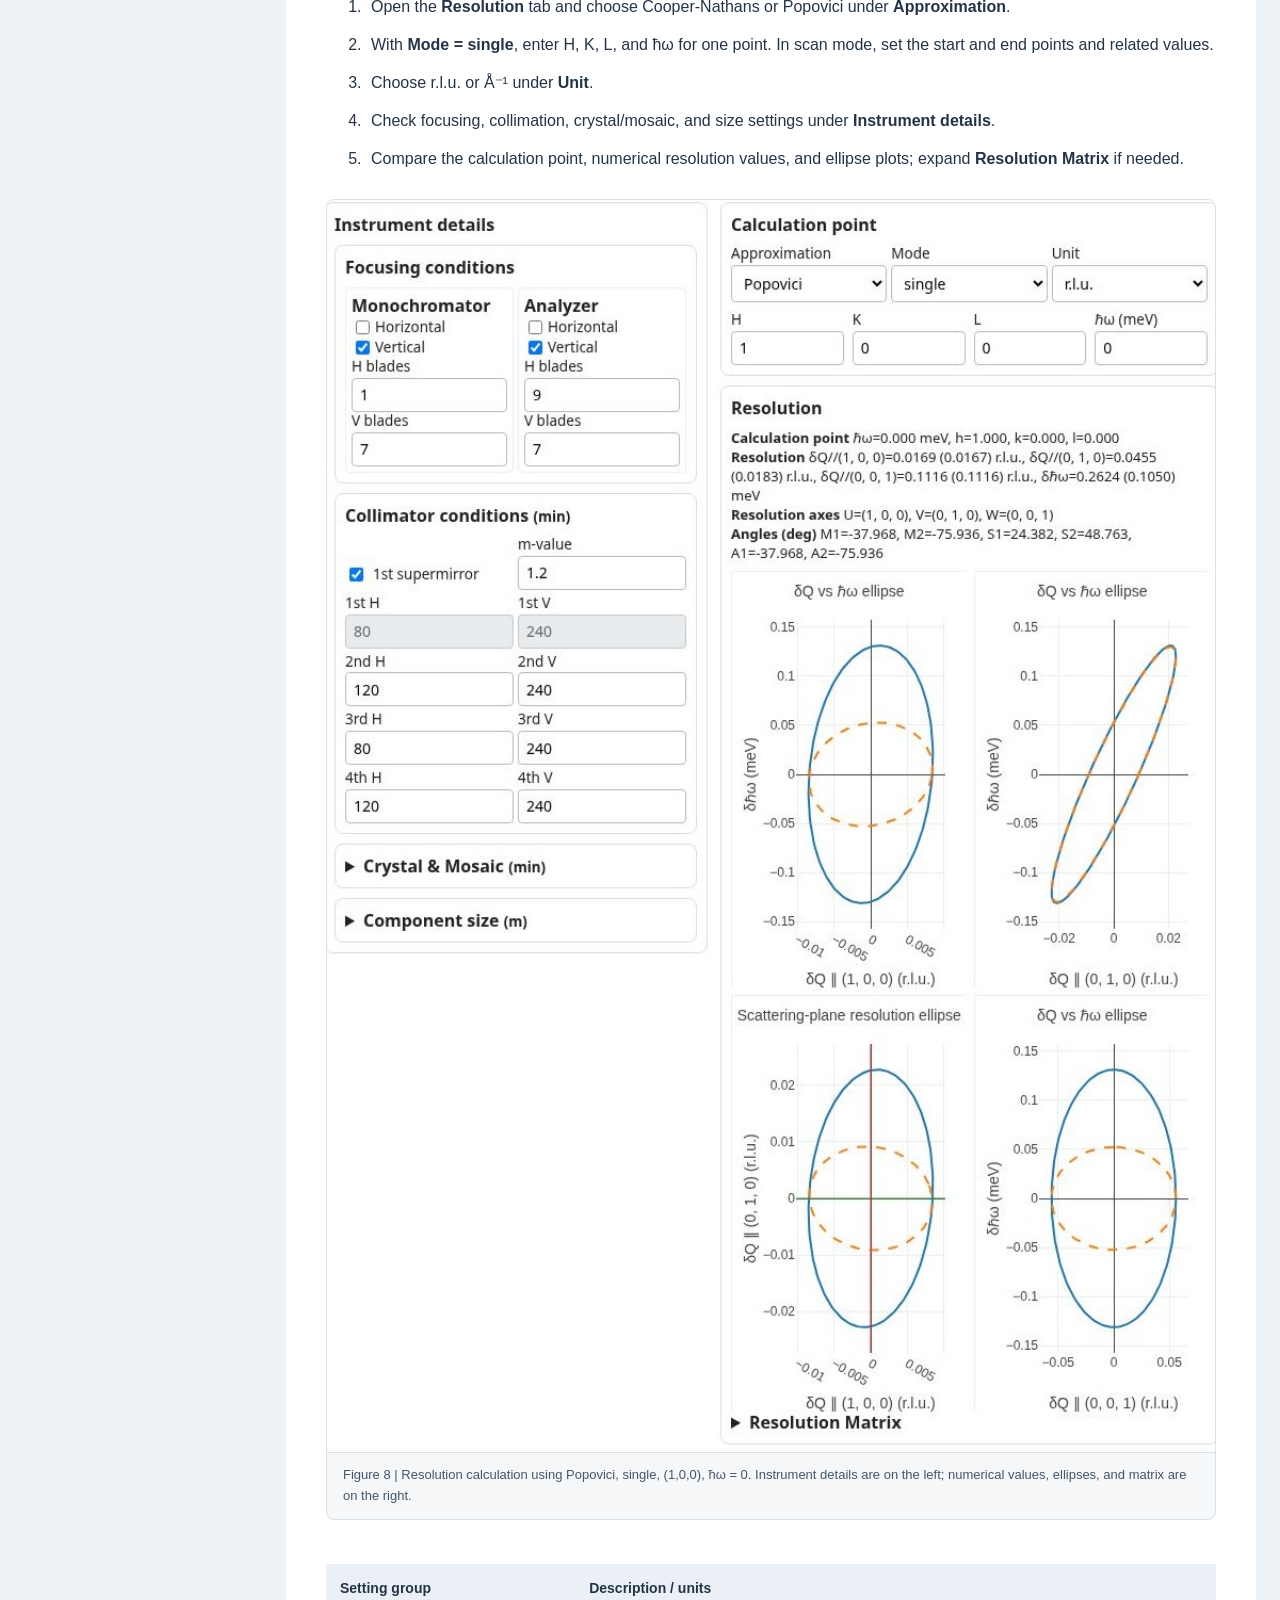
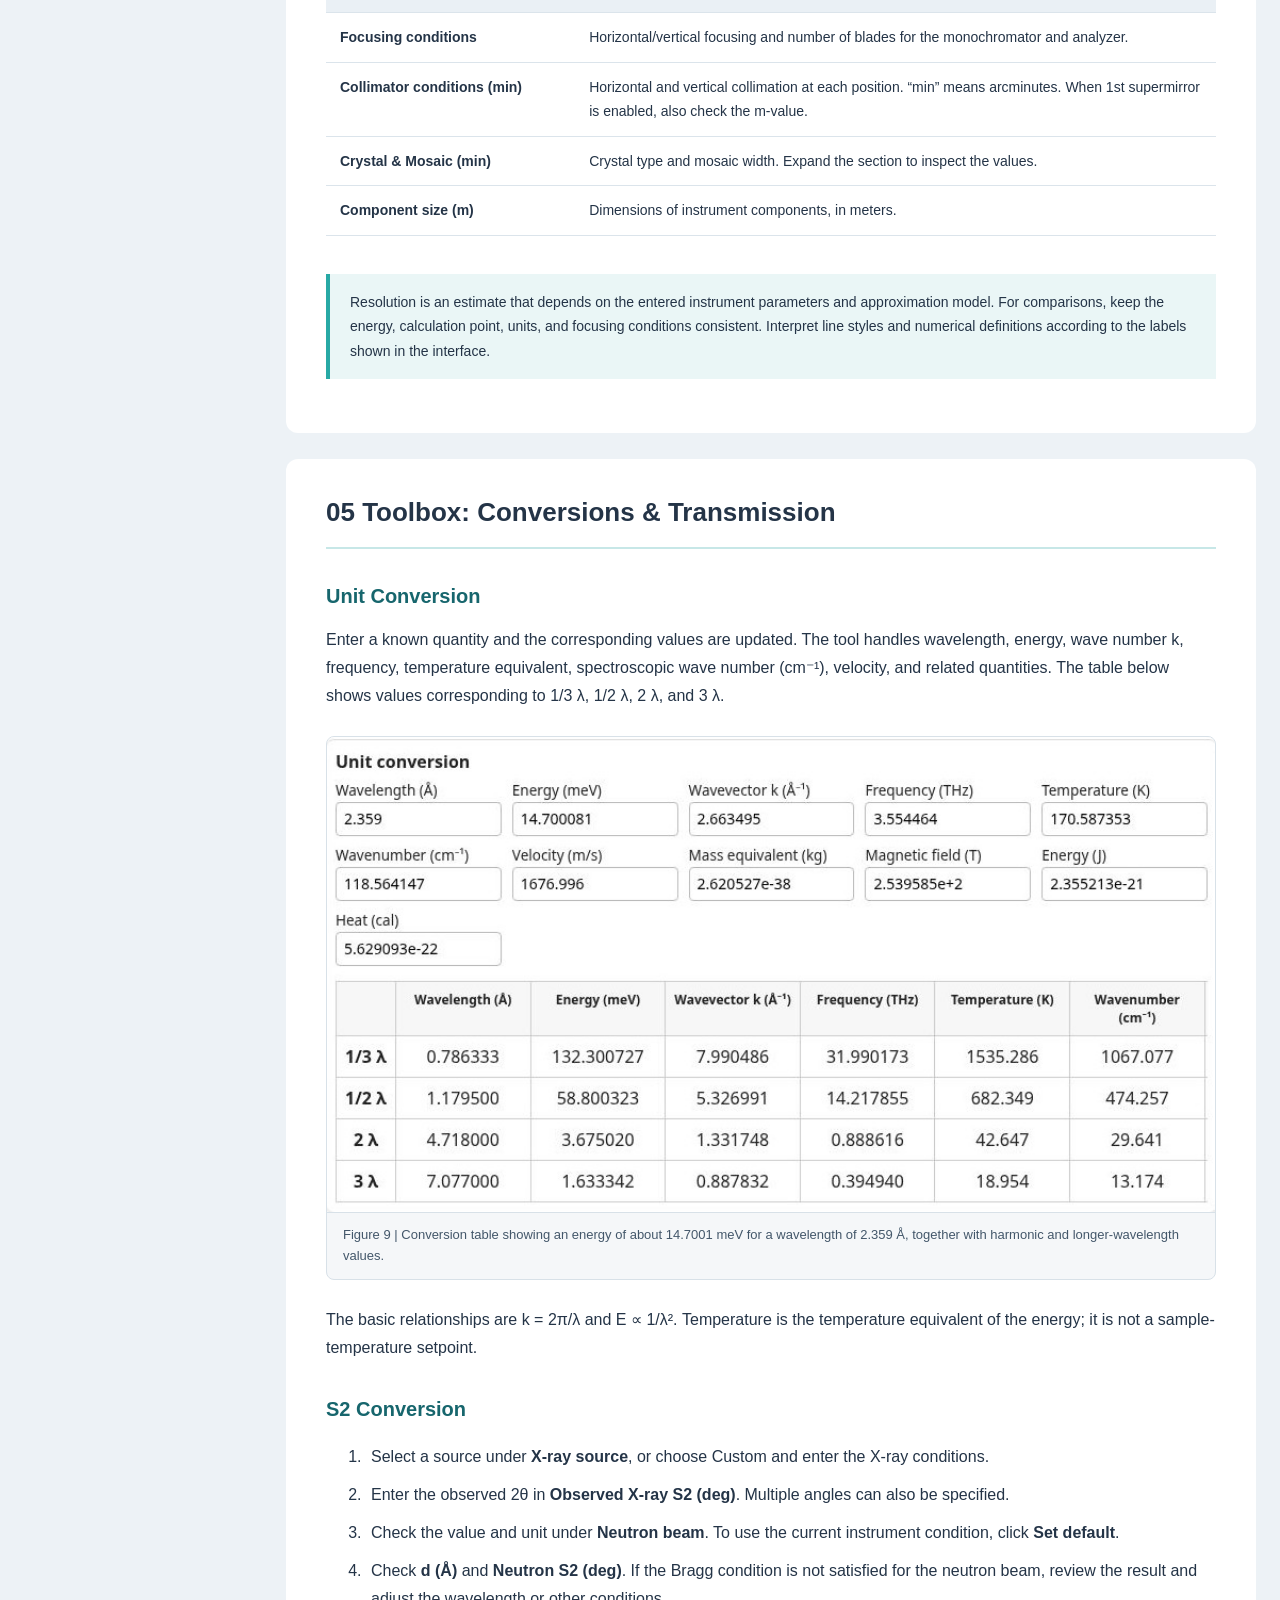
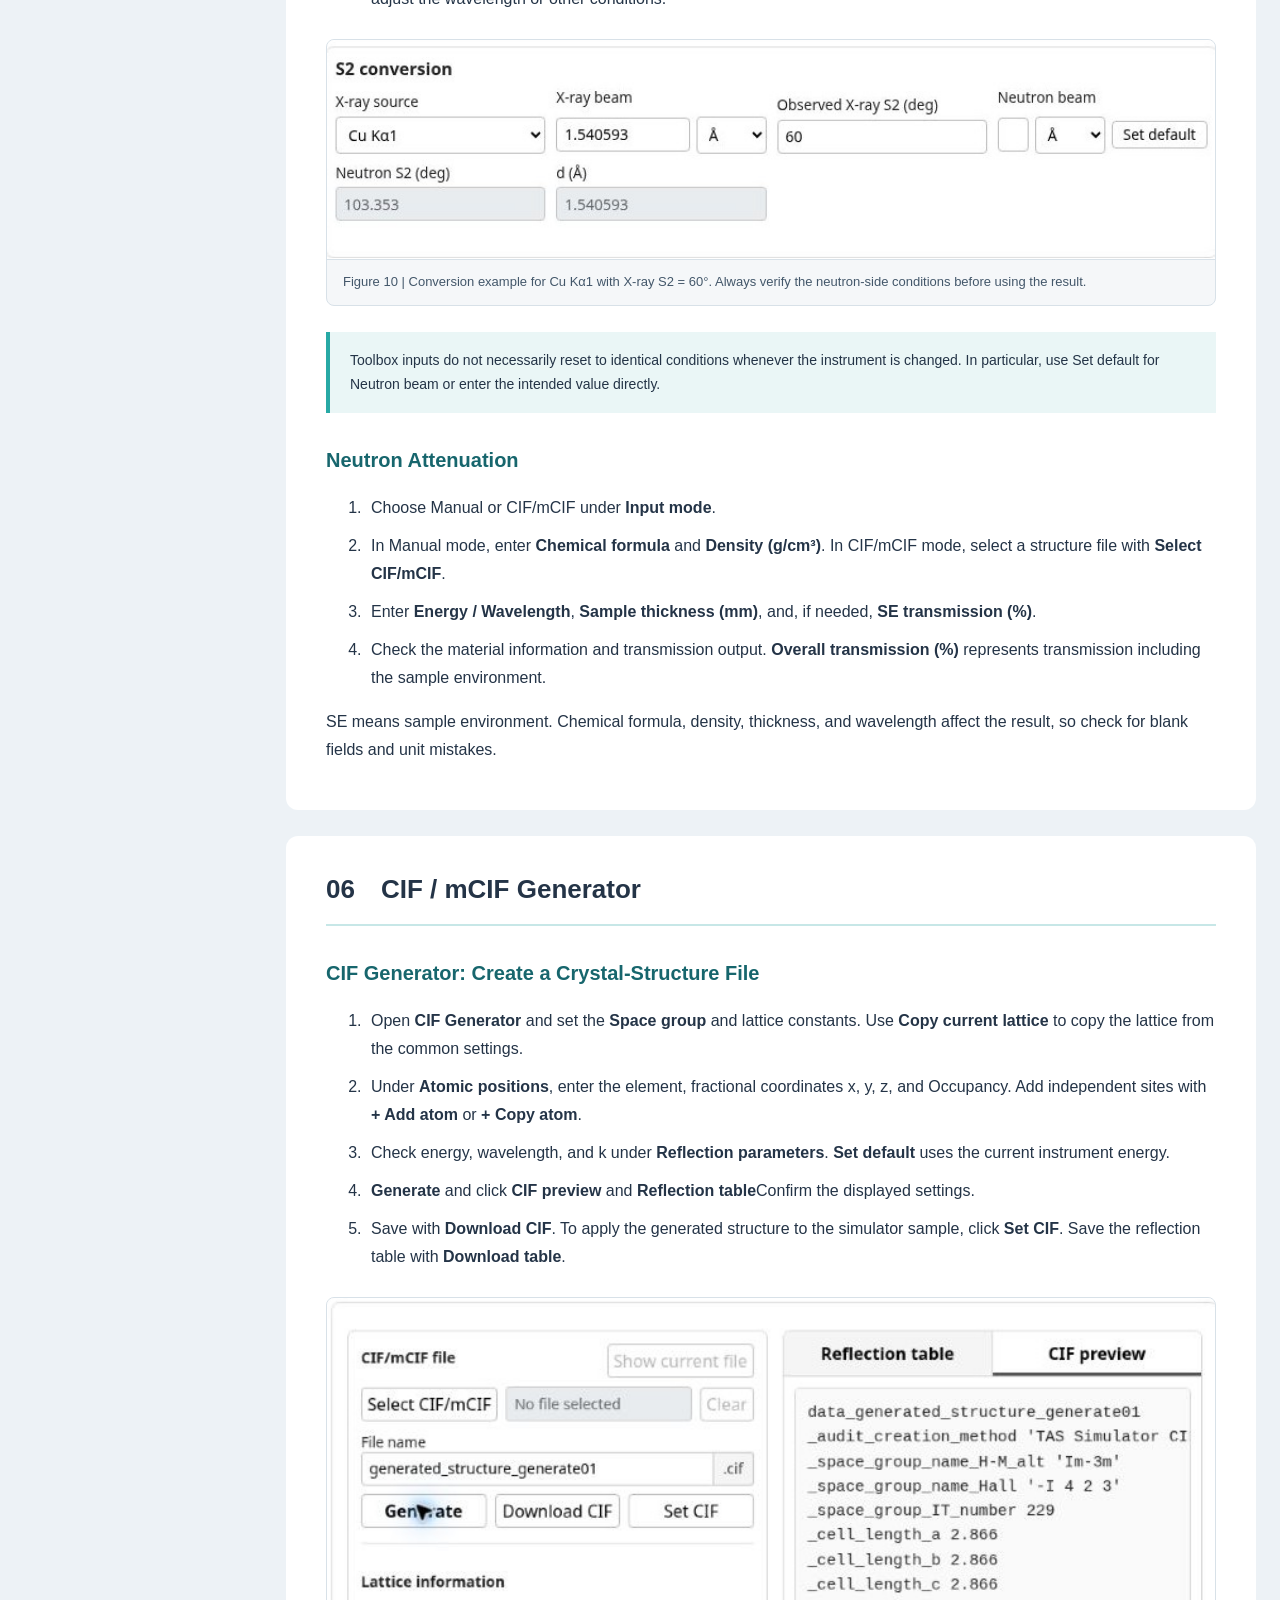
==== commit 46f8372f: "update manual" ====
--- a/TAS_Simulator_Manual.html
+++ b/TAS_Simulator_Manual.html
@@ -1,3 +1,3 @@
 <!DOCTYPE html>
-<html lang="en"><head><meta charset="utf-8"/><meta content="width=device-width, initial-scale=1, viewport-fit=cover" name="viewport"/><title>TAS Simulator — User Manual</title><style>:root{color-scheme:light dark;--bg:#fff;--fg:#202630;--muted:#586575;--edge:#dce3eb;--pale:#f5f8fc;--accent:#1766ae} @media(prefers-color-scheme:dark){:root{--bg:#141920;--fg:#e7edf4;--muted:#aab6c3;--edge:#384351;--pale:#1e2834;--accent:#8bc6ff}} *{box-sizing:border-box}html{scroll-behavior:smooth}body{margin:0;background:var(--bg);color:var(--fg);font:16px/1.7 system-ui,-apple-system,"Segoe UI",sans-serif}main{max-width:1040px;margin:auto;padding:34px clamp(18px,5vw,50px) 90px}header{padding-bottom:20px;border-bottom:1px solid var(--edge)}h1{font-size:clamp(1.6rem,3.5vw,2.3rem);line-height:1.25;margin:0 0 12px}h2{font-size:1.48rem;margin:2.5em 0 .5em;padding-bottom:.3em;border-bottom:1px solid var(--edge);scroll-margin-top:20px}h3{font-size:1.08rem;margin:1.5em 0 .35em}p{margin:.65em 0 1em}a{color:var(--accent)}.sub{color:var(--muted);margin:0}nav{padding:16px 22px;background:var(--pale);border:1px solid var(--edge);border-radius:12px;margin:22px 0}nav ol{display:grid;grid-template-columns:repeat(auto-fit,minmax(190px,1fr));gap:5px 26px;padding-left:22px;margin:8px 0 0}.note{background:var(--pale);border-left:3px solid var(--accent);padding:12px 16px;border-radius:4px;margin:20px 0}footer{border-top:1px solid var(--edge);margin-top:48px;padding-top:20px;color:var(--muted);font-size:.9rem}@media(max-width:560px){main{padding-top:22px}nav{padding:12px 16px}nav ol{grid-template-columns:1fr}}
-figure{margin:16px 0 26px;padding:12px;border:1px solid var(--edge);border-radius:10px;max-width:100%;box-sizing:border-box}figure img{display:block;width:100%;height:auto;max-width:100%;object-fit:contain;border-radius:5px}figcaption{margin-top:8px;font-size:.88rem;color:var(--muted);line-height:1.5}</style></head><body><main><header><h1>TAS Q-E Range &amp; Resolution Simulator</h1><p class="sub">User Manual · Feature guide arranged in application tab order</p></header><nav aria-label="Contents"><strong>Contents</strong><ol><li><a href="#tab-1">Getting started</a></li><li><a href="#tab-2">Q-E Range</a></li><li><a href="#tab-3">Resolution</a></li><li><a href="#tab-4">Toolbox</a></li><li><a href="#tab-5">CIF Generator</a></li><li><a href="#tab-6">mCIF Generator</a></li><li><a href="#tab-7">Script</a></li></ol></nav><section aria-labelledby="tab-1"><h2 id="tab-1">1. Getting started</h2><p class="note">Screenshots are retained from an earlier version for illustration; some controls and panel arrangements may differ from the current version.</p><p>The TAS Q-E Range &amp; Resolution Simulator runs in a browser and combines experiment planning, instrument geometry, resolution estimates, crystallographic calculations, magnetic structure visualization, and scan-script preparation.</p><figure><img alt="The full application: setup panels on the left, the Q-E Range tab with the Constant E map on the right" loading="lazy" src="[data-uri]"/><figcaption>Earlier version — The full application: setup panels on the left, the Q-E Range tab with the Constant E map on the right</figcaption></figure><p>Choose an <strong>Instrument</strong>, enter your sample information, and then work through the tabs from left to right. Settings in the left-hand panels are shared by the calculations where applicable.</p><div class="note"><strong>Screen layout:</strong> On a wide display, common settings sit beside the selected workspace. On a narrow display, panels stack vertically; tables may scroll horizontally within their own area.</div><h3>Instrument configuration</h3><p>Choose an instrument preset and check its energy mode (<strong>Ei fixed</strong> or <strong>Ef fixed</strong>), incident/final energy, angle limits and configuration. The instrument settings feed into the accessible Q-E range, geometry, resolution, S2 conversion and reflection utilities.</p><figure><img alt="Instrument configuration panel" loading="lazy" src="[data-uri]"/><figcaption>Earlier version — Instrument configuration panel</figcaption></figure><h3>Sample</h3><p>Choose <strong>Single crystal</strong> or <strong>Powder</strong>. For a single crystal, specify the space group, unit-cell parameters, scattering-plane vectors <strong>U</strong> and <strong>V</strong>, and sample orientation. A CIF can populate crystallographic information. <strong>Propagation vectors</strong> allow magnetic Bragg positions to be displayed; enable or disable the individual k vectors as needed.</p><figure><img alt="Sample panel with Bragg-peak orientation and an aluminium background selected" loading="lazy" src="[data-uri]"/><figcaption>Earlier version — Sample panel with Bragg-peak orientation and an aluminium background selected</figcaption></figure><figure><img alt="Powder mode hides the single-crystal inputs" loading="lazy" src="[data-uri]"/><figcaption>Earlier version — Powder mode hides the single-crystal inputs</figcaption></figure><figure><img alt="Dark angle panel: a vertical-magnet preset (MAG-I) and a second, empty dark angle" loading="lazy" src="[data-uri]"/><figcaption>Earlier version — Dark angle panel: a vertical-magnet preset (MAG-I) and a second, empty dark angle</figcaption></figure><p><strong>Background scattering</strong> displays optional powder background rings for selected materials. <strong>Dark angle</strong> specifies directions blocked by sample-environment hardware; you can select a preset or define an angular range.</p></section><section aria-labelledby="tab-2"><h2 id="tab-2">2. Q-E Range</h2><p>This tab shows the region accessible under the current instrument and sample conditions. It also contains <strong>Angle calculation &amp; TAS geometry</strong> and <strong>Time estimate</strong> in the lower workspace.</p><h3>Constant E map</h3><p>Specify an energy transfer ℏω and inspect the allowed reciprocal-space area. Switch between reciprocal-lattice units and Å⁻¹ where offered. The display can include nuclear Bragg peaks, magnetic peaks from enabled propagation vectors, background powder rings, and dark-angle overlays.</p><figure><img alt="Constant E map at ħω = 11.9 meV with an Al background ring set and magnetic peaks" loading="lazy" src="[data-uri]